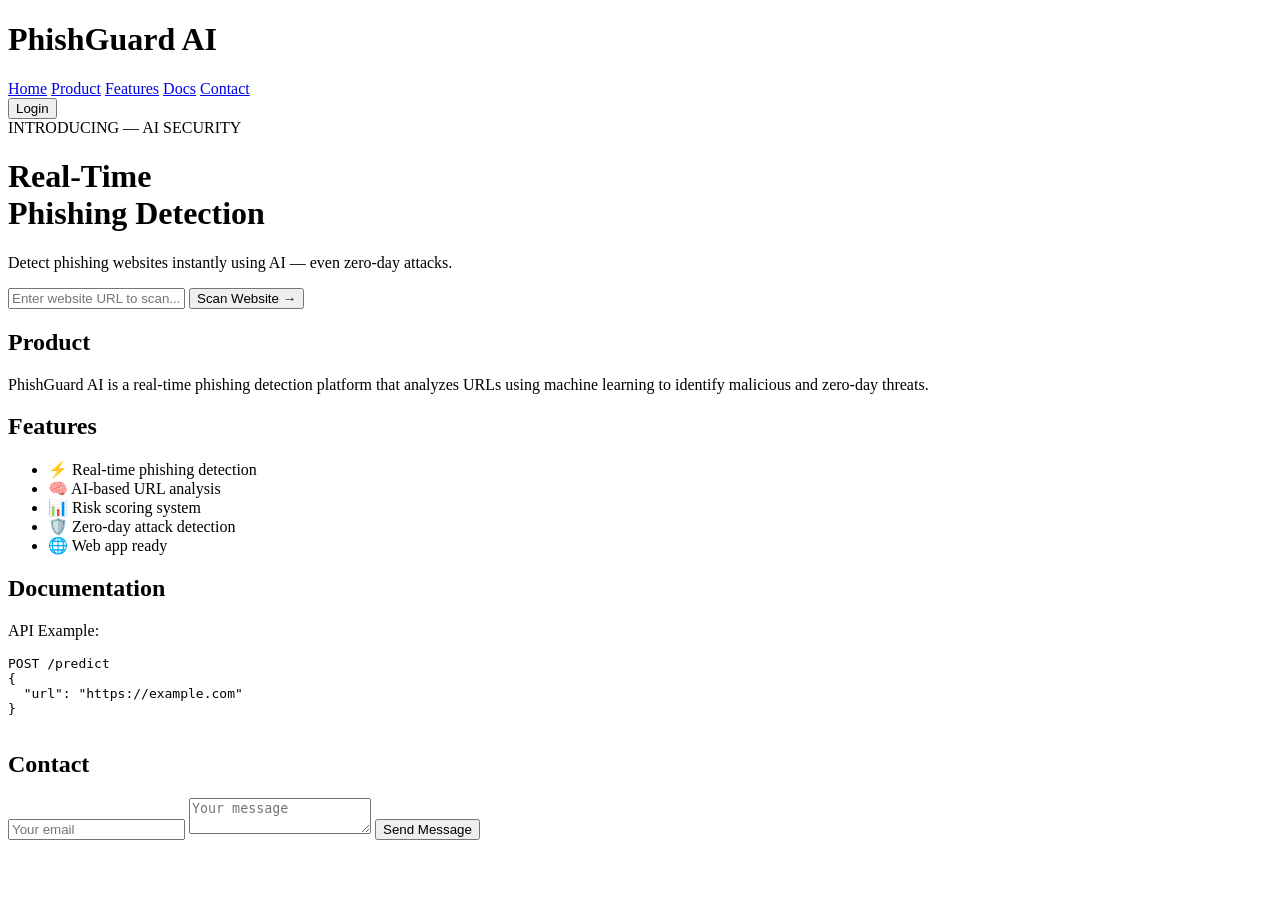
==== frontend/index.html @ 95d6f01a "[Project Completed]" ====
<!DOCTYPE html>
<html lang="en">
<head>
    <meta charset="UTF-8">
    <meta name="viewport" content="width=device-width, initial-scale=1.0">
    <title>PhishGuard AI | Real-Time Phishing Detection</title>

    <link rel="stylesheet" href="/static/style1.css">
</head>

<body>

<div class="ui">

    <!-- HEADER -->
    <header class="header">
        <h1 class="logo">PhishGuard AI</h1>

        <nav class="nav">
            <a href="#">Home</a>
            <a href="#product">Product</a>
            <a href="#features">Features</a>
            <a href="#docs">Docs</a>
            <a href="#contact">Contact</a>
        </nav>

        <button class="btn-sign">Login</button>
    </header>

    <!-- HERO -->
    <main class="hero">

        <span class="tag">INTRODUCING — AI SECURITY</span>

        <h1 class="title">
            Real-Time <br>
            Phishing Detection
        </h1>

        <p class="subtitle">
            Detect phishing websites instantly using AI — even zero-day attacks.
        </p>

        <!-- SCAN BOX -->
        <div class="scan-box">
            <input
                type="text"
                id="urlInput"
                placeholder="Enter website URL to scan..."
                autocomplete="off"
            >
            <button onclick="scanURL()">Scan Website →</button>
        </div>

        <!-- RESULT -->
        <div id="result" class="result"></div>

    </main>
</div>

<!-- PRODUCT -->
<section id="product" class="section">
    <h2>Product</h2>
    <p>
        PhishGuard AI is a real-time phishing detection platform that analyzes
        URLs using machine learning to identify malicious and zero-day threats.
    </p>
</section>

<!-- FEATURES -->
<section id="features" class="section">
    <h2>Features</h2>
    <ul>
        <li>⚡ Real-time phishing detection</li>
        <li>🧠 AI-based URL analysis</li>
        <li>📊 Risk scoring system</li>
        <li>🛡️ Zero-day attack detection</li>
        <li>🌐 Web app ready</li>
    </ul>
</section>

<!-- DOCS -->
<section id="docs" class="section">
    <h2>Documentation</h2>
    <p>API Example:</p>

    <pre class="code-block">
POST /predict
{
  "url": "https://example.com"
}
    </pre>
</section>

<!-- CONTACT -->
<section id="contact" class="section">
    <h2>Contact</h2>

    <div class="contact-box">
        <input type="email" placeholder="Your email">
        <textarea placeholder="Your message"></textarea>
        <button>Send Message</button>
    </div>
</section>

<!-- SCRIPT -->
<script>

async function scanURL() {
    const url = document.getElementById("urlInput").value;
    const result = document.getElementById("result");

    if (!url) {
        result.innerHTML = "⚠️ Please enter a URL";
        return;
    }

    result.innerHTML = "🔍 Scanning...";

    try {
        const res = await fetch("/predict", {
            method: "POST",
            headers: { "Content-Type": "application/json" },
            body: JSON.stringify({ url })
        });

        const data = await res.json();

        const color = data.prediction === "Phishing" ? "#ef4444" : "#22c55e";

        result.innerHTML = `
            <div style="padding:20px;border-radius:12px;background:#111;color:#fff;margin-top:20px">
                <h3 style="color:${color};margin-bottom:10px">
                    ${data.prediction === "Phishing" ? "⚠️ Phishing Detected" : "✅ Safe Website"}
                </h3>

                <p><b>Risk Score:</b> ${data.risk_score}</p>

                <div style="height:10px;background:#333;border-radius:5px;margin-top:10px">
                    <div style="
                        width:${data.risk_score * 100}%;
                        height:100%;
                        background:${color};
                        border-radius:5px;">
                    </div>
                </div>
            </div>
        `;

    } catch (err) {
        result.innerHTML = "❌ Backend not reachable";
    }
}

</script>

</body>
</html>
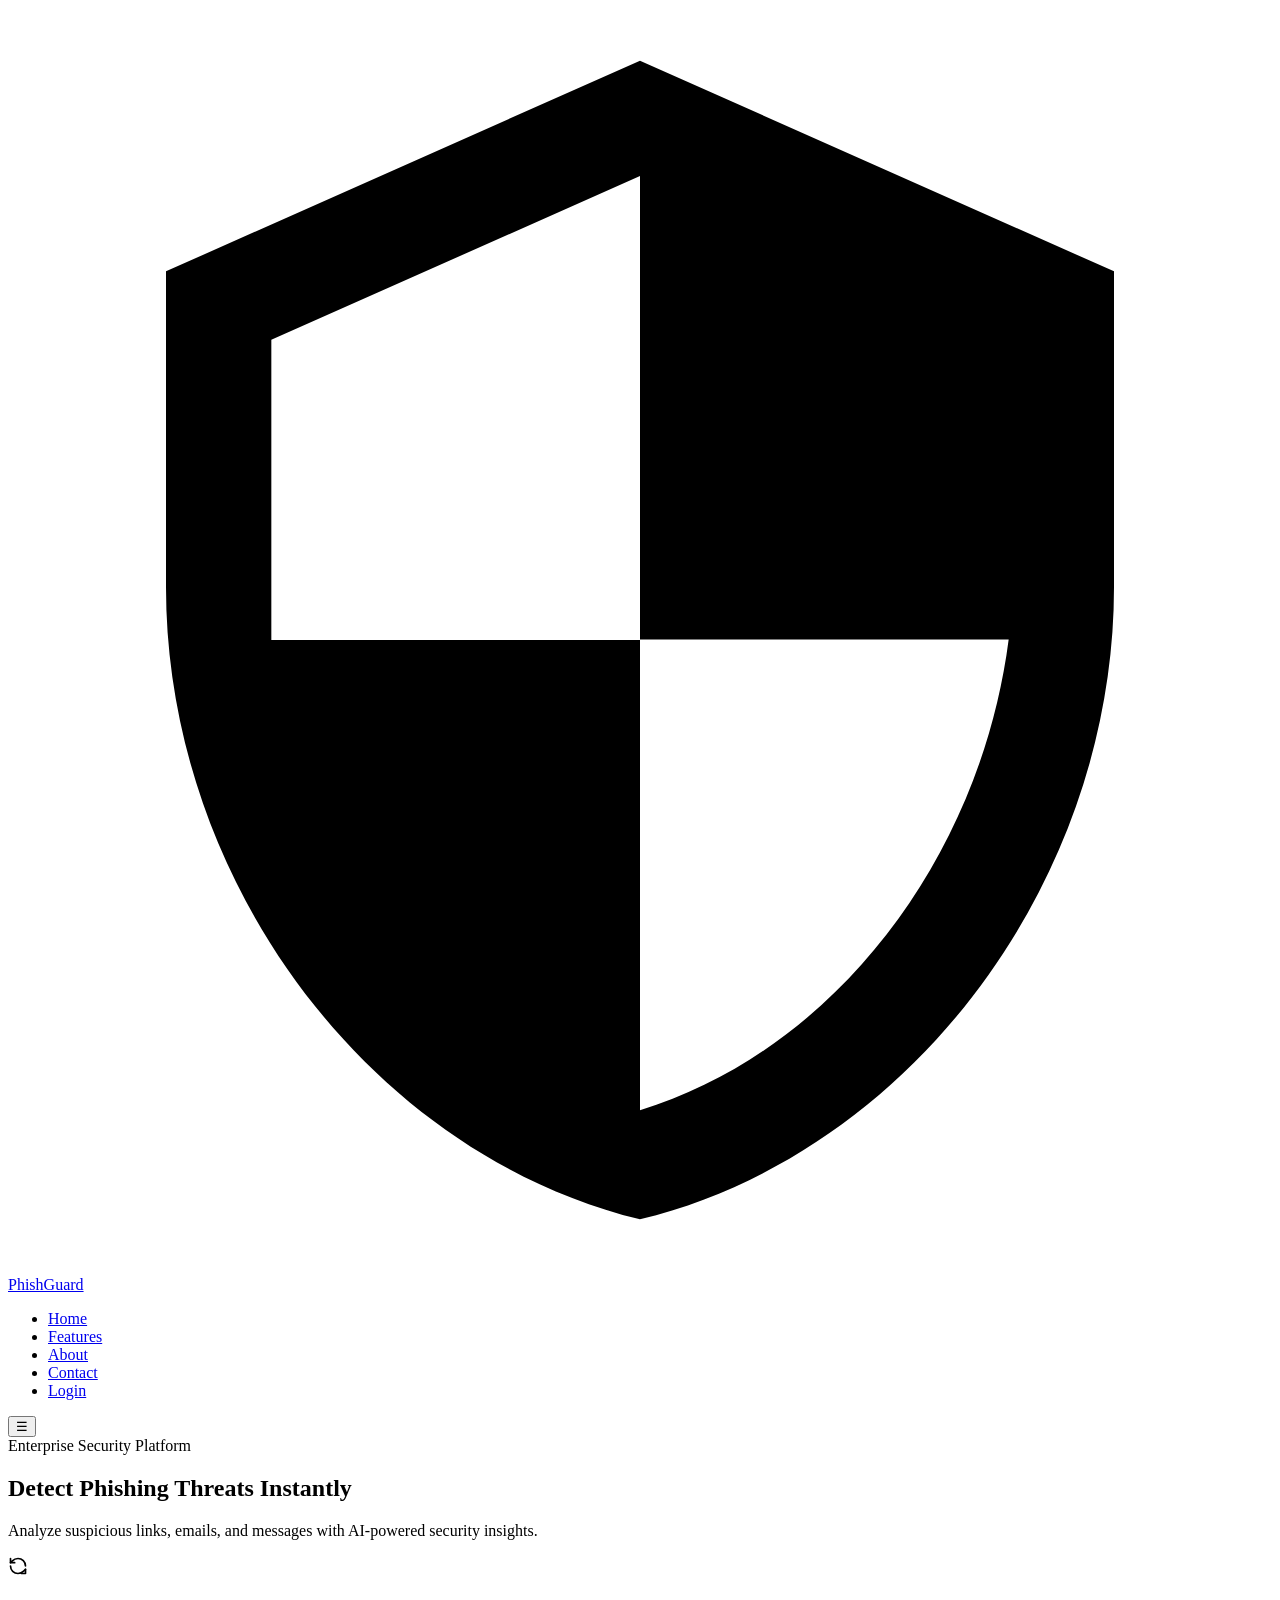
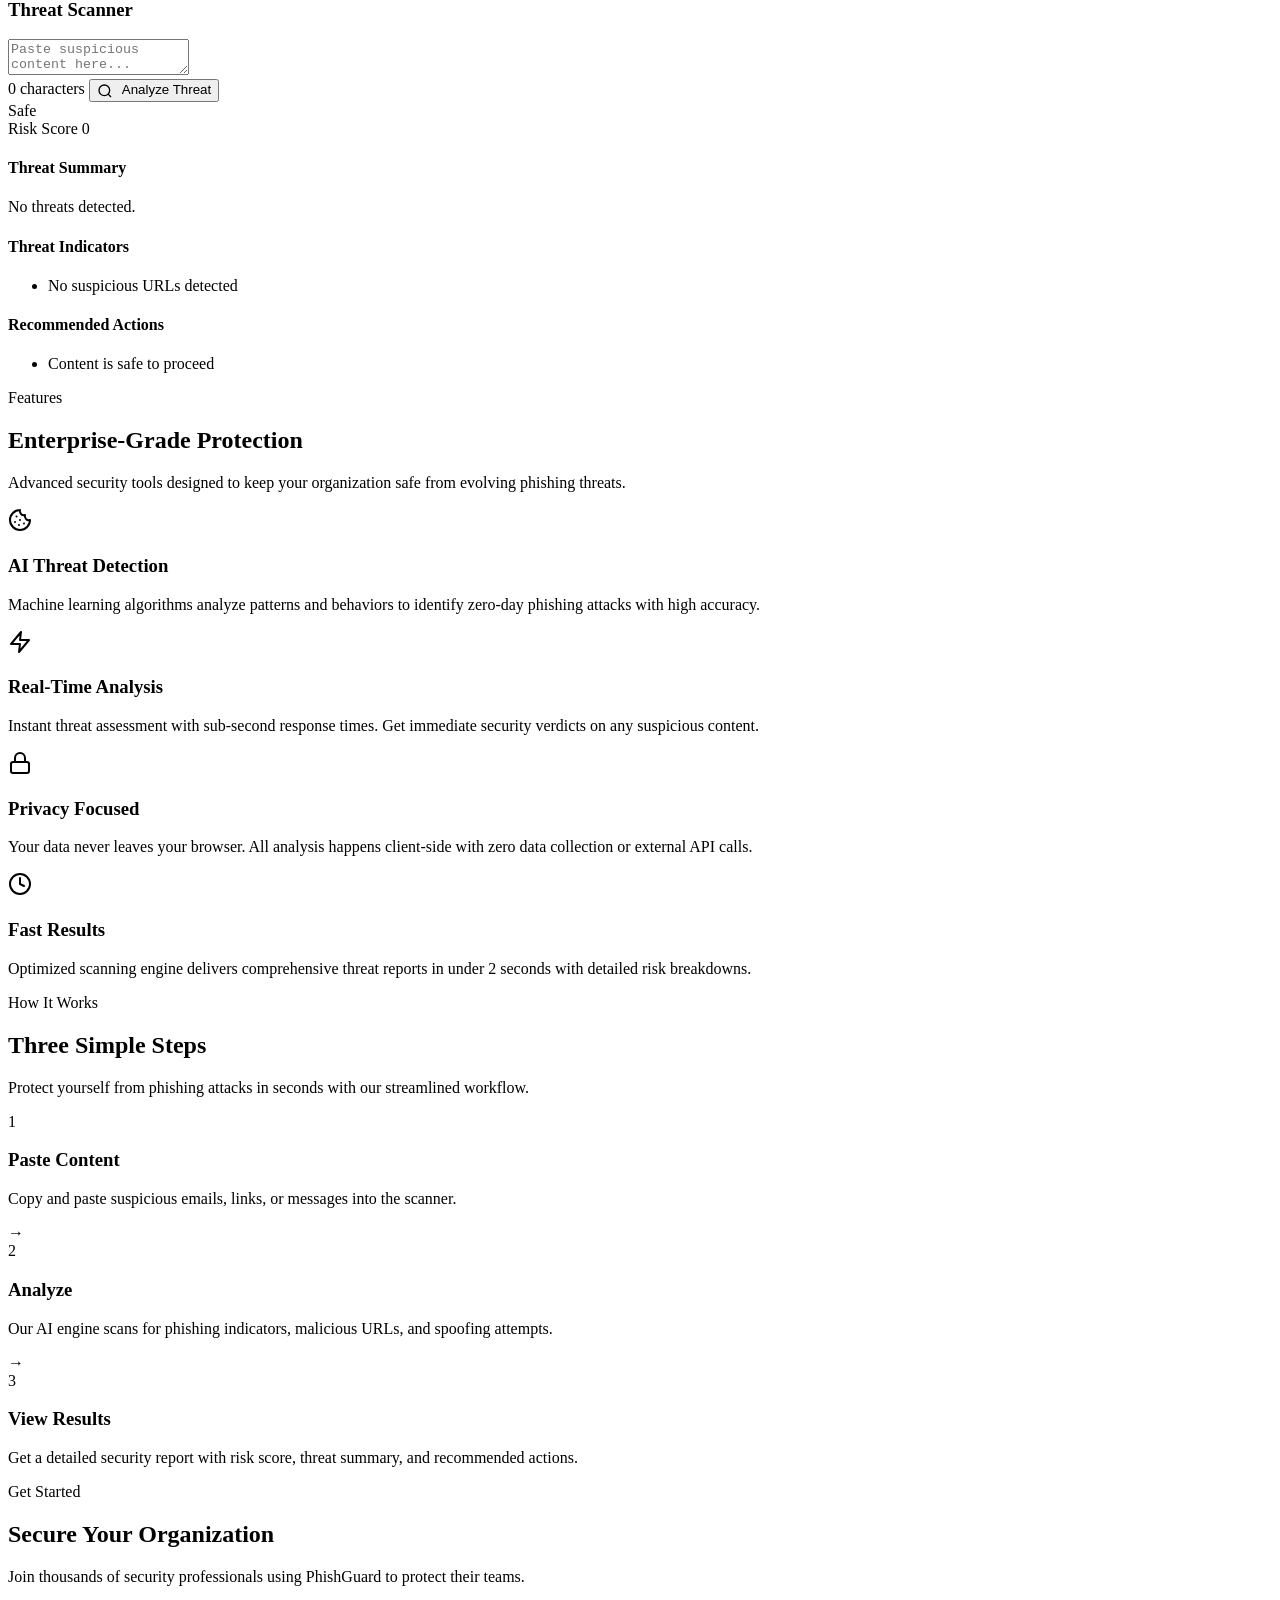
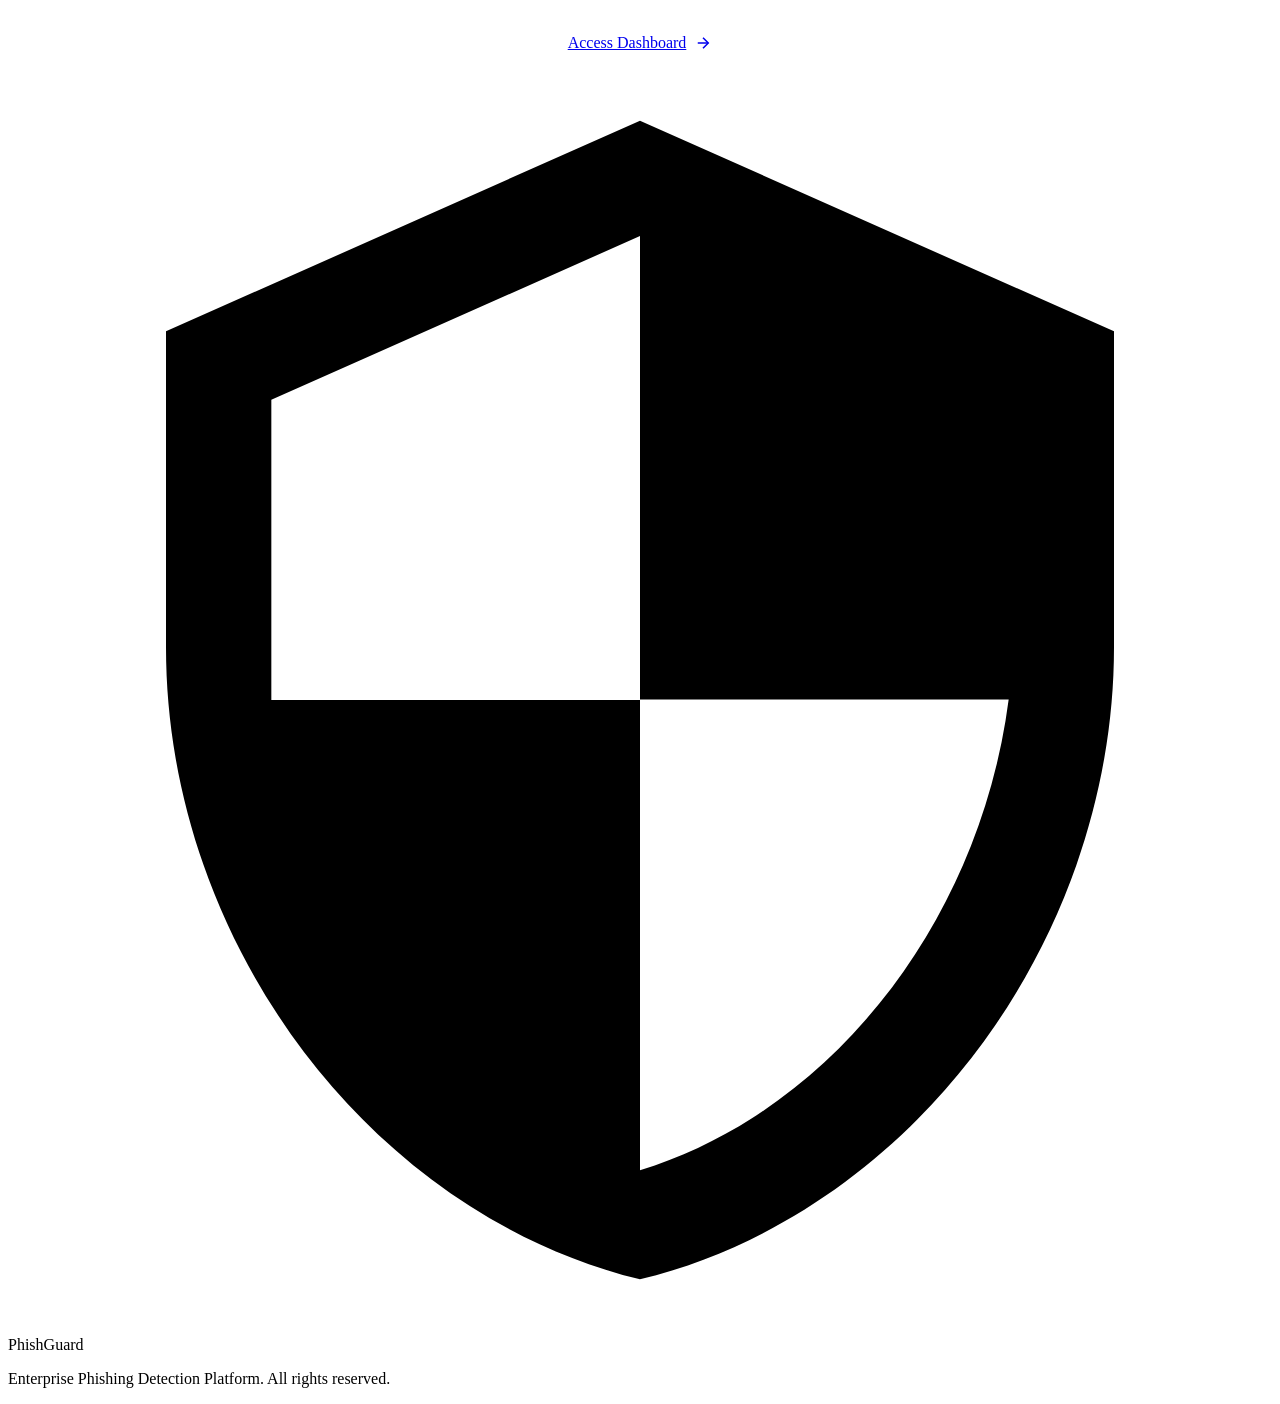
==== commit fc99490a: "Initial commit" ====
--- a/frontend/index.html
+++ b/frontend/index.html
@@ -3,156 +3,241 @@
 <head>
     <meta charset="UTF-8">
     <meta name="viewport" content="width=device-width, initial-scale=1.0">
-    <title>PhishGuard AI | Real-Time Phishing Detection</title>
-
-    <link rel="stylesheet" href="/static/style1.css">
+    <title>PhishGuard - Detect Phishing Threats Instantly</title>
+    <meta name="description" content="AI-powered phishing detection. Analyze suspicious links, emails, and messages with enterprise-grade security insights.">
+    <link rel="stylesheet" href="/static/style.css">
 </head>
-
 <body>
 
-<div class="ui">
-
-    <!-- HEADER -->
-    <header class="header">
-        <h1 class="logo">PhishGuard AI</h1>
-
-        <nav class="nav">
-            <a href="#">Home</a>
-            <a href="#product">Product</a>
-            <a href="#features">Features</a>
-            <a href="#docs">Docs</a>
-            <a href="#contact">Contact</a>
-        </nav>
-
-        <button class="btn-sign">Login</button>
-    </header>
-
-    <!-- HERO -->
-    <main class="hero">
-
-        <span class="tag">INTRODUCING — AI SECURITY</span>
-
-        <h1 class="title">
-            Real-Time <br>
-            Phishing Detection
-        </h1>
-
-        <p class="subtitle">
-            Detect phishing websites instantly using AI — even zero-day attacks.
-        </p>
-
-        <!-- SCAN BOX -->
-        <div class="scan-box">
-            <input
-                type="text"
-                id="urlInput"
-                placeholder="Enter website URL to scan..."
-                autocomplete="off"
-            >
-            <button onclick="scanURL()">Scan Website →</button>
-        </div>
-
-        <!-- RESULT -->
-        <div id="result" class="result"></div>
-
-    </main>
-</div>
-
-<!-- PRODUCT -->
-<section id="product" class="section">
-    <h2>Product</h2>
-    <p>
-        PhishGuard AI is a real-time phishing detection platform that analyzes
-        URLs using machine learning to identify malicious and zero-day threats.
-    </p>
-</section>
-
-<!-- FEATURES -->
-<section id="features" class="section">
-    <h2>Features</h2>
-    <ul>
-        <li>⚡ Real-time phishing detection</li>
-        <li>🧠 AI-based URL analysis</li>
-        <li>📊 Risk scoring system</li>
-        <li>🛡️ Zero-day attack detection</li>
-        <li>🌐 Web app ready</li>
-    </ul>
-</section>
-
-<!-- DOCS -->
-<section id="docs" class="section">
-    <h2>Documentation</h2>
-    <p>API Example:</p>
-
-    <pre class="code-block">
-POST /predict
-{
-  "url": "https://example.com"
-}
-    </pre>
-</section>
-
-<!-- CONTACT -->
-<section id="contact" class="section">
-    <h2>Contact</h2>
-
-    <div class="contact-box">
-        <input type="email" placeholder="Your email">
-        <textarea placeholder="Your message"></textarea>
-        <button>Send Message</button>
-    </div>
-</section>
-
-<!-- SCRIPT -->
-<script>
-
-async function scanURL() {
-    const url = document.getElementById("urlInput").value;
-    const result = document.getElementById("result");
-
-    if (!url) {
-        result.innerHTML = "⚠️ Please enter a URL";
-        return;
-    }
-
-    result.innerHTML = "🔍 Scanning...";
-
-    try {
-        const res = await fetch("/predict", {
-            method: "POST",
-            headers: { "Content-Type": "application/json" },
-            body: JSON.stringify({ url })
-        });
-
-        const data = await res.json();
-
-        const color = data.prediction === "Phishing" ? "#ef4444" : "#22c55e";
-
-        result.innerHTML = `
-            <div style="padding:20px;border-radius:12px;background:#111;color:#fff;margin-top:20px">
-                <h3 style="color:${color};margin-bottom:10px">
-                    ${data.prediction === "Phishing" ? "⚠️ Phishing Detected" : "✅ Safe Website"}
-                </h3>
-
-                <p><b>Risk Score:</b> ${data.risk_score}</p>
-
-                <div style="height:10px;background:#333;border-radius:5px;margin-top:10px">
-                    <div style="
-                        width:${data.risk_score * 100}%;
-                        height:100%;
-                        background:${color};
-                        border-radius:5px;">
-                    </div>
-                </div>
-            </div>
-        `;
-
-    } catch (err) {
-        result.innerHTML = "❌ Backend not reachable";
-    }
-}
-
-</script>
-
+    <!-- Navbar -->
+    <nav class="navbar">
+        <a href="index.html" class="nav-brand">
+            <div class="shield-icon">
+                <svg viewBox="0 0 24 24" xmlns="http://www.w3.org/2000/svg">
+                    <path d="M12 1L3 5v6c0 5.55 3.84 10.74 9 12 5.16-1.26 9-6.45 9-12V5l-9-4zm0 10.99h7c-.53 4.12-3.28 7.79-7 8.94V12H5V6.3l7-3.11v8.8z"/>
+                </svg>
+            </div>
+            PhishGuard
+        </a>
+        <ul class="nav-links">
+            <li><a href="/static/index.html">Home</a></li>
+            <li><a href="/static/index.html#features">Features</a></li>
+            <li><a href="/static/index.html#how-it-works">About</a></li>
+            <li><a href="/static/index.html#contact">Contact</a></li>
+            <li><a href="/static/login.html" class="nav-login-btn">Login</a></li>
+        </ul>
+        <button class="mobile-menu-btn">&#9776;</button>
+    </nav>
+
+    <!-- Hero Section -->
+    <section class="hero">
+        <div class="hero-content">
+            <div class="hero-badge">
+                <span class="pulse"></span>
+                Enterprise Security Platform
+            </div>
+            <h1 class="hero-title">
+                Detect Phishing Threats <span class="highlight">Instantly</span>
+            </h1>
+            <p class="hero-subtitle">
+                Analyze suspicious links, emails, and messages with AI-powered security insights.
+            </p>
+        </div>
+
+        <!-- Scanner Card -->
+        <div class="scanner-container">
+            <div class="scanner-card">
+                <div class="scanner-header">
+                    <div class="icon">
+                        <svg width="20" height="20" viewBox="0 0 24 24" fill="none" stroke="currentColor" stroke-width="2" stroke-linecap="round" stroke-linejoin="round">
+                            <path d="M21 12a9 9 0 0 0-9-9 9.75 9.75 0 0 0-6.74 2.74L3 8"/>
+                            <path d="M3 3v5h5"/>
+                            <path d="M3 12a9 9 0 0 0 9 9 9.75 9.75 0 0 0 6.74-2.74L21 16"/>
+                            <path d="M16 21h5v-5"/>
+                        </svg>
+                    </div>
+                    <h3>Threat Scanner</h3>
+                </div>
+                <textarea 
+                    id="scanner-textarea" 
+                    class="scanner-textarea" 
+                    placeholder="Paste suspicious content here..."
+                ></textarea>
+                <div class="scanner-footer">
+                    <span id="char-counter" class="char-counter">0 characters</span>
+                    <button id="analyze-btn" class="analyze-btn">
+                        <span class="spinner"></span>
+                        <span class="btn-text">
+                            <svg width="16" height="16" viewBox="0 0 24 24" fill="none" stroke="currentColor" stroke-width="2" style="vertical-align: middle; margin-right: 6px;">
+                                <circle cx="11" cy="11" r="8"/>
+                                <path d="m21 21-4.35-4.35"/>
+                            </svg>
+                            Analyze Threat
+                        </span>
+                    </button>
+                </div>
+            </div>
+
+            <!-- Results Card -->
+            <div id="results-card" class="results-card">
+                <div class="results-header">
+                    <span id="status-badge" class="status-badge">
+                        <span class="dot"></span> Safe
+                    </span>
+                    <span id="scan-timestamp" class="scan-timestamp"></span>
+                </div>
+
+                <div class="risk-score-section">
+                    <div class="risk-score-header">
+                        <span>Risk Score</span>
+                        <span id="risk-score-value" class="risk-score-value">0</span>
+                    </div>
+                    <div class="progress-bar-container">
+                        <div id="progress-bar" class="progress-bar" style="width: 0%"></div>
+                    </div>
+                </div>
+
+                <div class="results-grid">
+                    <div class="result-item">
+                        <h4>Threat Summary</h4>
+                        <p id="threat-summary">No threats detected.</p>
+                    </div>
+                    <div class="result-item">
+                        <h4>Threat Indicators</h4>
+                        <ul id="threat-indicators">
+                            <li>No suspicious URLs detected</li>
+                        </ul>
+                    </div>
+                    <div class="result-item">
+                        <h4>Recommended Actions</h4>
+                        <ul id="recommended-actions">
+                            <li>Content is safe to proceed</li>
+                        </ul>
+                    </div>
+                </div>
+            </div>
+        </div>
+    </section>
+
+    <!-- Features Section -->
+    <section id="features" class="section">
+        <div class="section-header fade-in">
+            <span class="section-label">Features</span>
+            <h2 class="section-title">Enterprise-Grade Protection</h2>
+            <p class="section-subtitle">
+                Advanced security tools designed to keep your organization safe from evolving phishing threats.
+            </p>
+        </div>
+        <div class="features-grid">
+            <div class="feature-card fade-in">
+                <div class="feature-icon">
+                    <svg width="24" height="24" viewBox="0 0 24 24" fill="none" stroke="currentColor" stroke-width="2" stroke-linecap="round" stroke-linejoin="round">
+                        <path d="M12 2a10 10 0 1 0 10 10 4 4 0 0 1-5-5 4 4 0 0 1-5-5"/>
+                        <path d="M8.5 8.5v.01"/>
+                        <path d="M16 15.5v.01"/>
+                        <path d="M12 12v.01"/>
+                        <path d="M11 17v.01"/>
+                        <path d="M7 14v.01"/>
+                    </svg>
+                </div>
+                <h3>AI Threat Detection</h3>
+                <p>Machine learning algorithms analyze patterns and behaviors to identify zero-day phishing attacks with high accuracy.</p>
+            </div>
+            <div class="feature-card fade-in">
+                <div class="feature-icon">
+                    <svg width="24" height="24" viewBox="0 0 24 24" fill="none" stroke="currentColor" stroke-width="2" stroke-linecap="round" stroke-linejoin="round">
+                        <path d="M13 2L3 14h9l-1 8 10-12h-9l1-8z"/>
+                    </svg>
+                </div>
+                <h3>Real-Time Analysis</h3>
+                <p>Instant threat assessment with sub-second response times. Get immediate security verdicts on any suspicious content.</p>
+            </div>
+            <div class="feature-card fade-in">
+                <div class="feature-icon">
+                    <svg width="24" height="24" viewBox="0 0 24 24" fill="none" stroke="currentColor" stroke-width="2" stroke-linecap="round" stroke-linejoin="round">
+                        <rect x="3" y="11" width="18" height="11" rx="2" ry="2"/>
+                        <path d="M7 11V7a5 5 0 0 1 10 0v4"/>
+                    </svg>
+                </div>
+                <h3>Privacy Focused</h3>
+                <p>Your data never leaves your browser. All analysis happens client-side with zero data collection or external API calls.</p>
+            </div>
+            <div class="feature-card fade-in">
+                <div class="feature-icon">
+                    <svg width="24" height="24" viewBox="0 0 24 24" fill="none" stroke="currentColor" stroke-width="2" stroke-linecap="round" stroke-linejoin="round">
+                        <circle cx="12" cy="12" r="10"/>
+                        <polyline points="12 6 12 12 16 14"/>
+                    </svg>
+                </div>
+                <h3>Fast Results</h3>
+                <p>Optimized scanning engine delivers comprehensive threat reports in under 2 seconds with detailed risk breakdowns.</p>
+            </div>
+        </div>
+    </section>
+
+    <!-- How It Works -->
+    <section id="how-it-works" class="section">
+        <div class="section-header fade-in">
+            <span class="section-label">How It Works</span>
+            <h2 class="section-title">Three Simple Steps</h2>
+            <p class="section-subtitle">
+                Protect yourself from phishing attacks in seconds with our streamlined workflow.
+            </p>
+        </div>
+        <div class="steps-container">
+            <div class="step-card fade-in">
+                <div class="step-number">1</div>
+                <h3>Paste Content</h3>
+                <p>Copy and paste suspicious emails, links, or messages into the scanner.</p>
+            </div>
+            <div class="step-connector fade-in">&#8594;</div>
+            <div class="step-card fade-in">
+                <div class="step-number">2</div>
+                <h3>Analyze</h3>
+                <p>Our AI engine scans for phishing indicators, malicious URLs, and spoofing attempts.</p>
+            </div>
+            <div class="step-connector fade-in">&#8594;</div>
+            <div class="step-card fade-in">
+                <div class="step-number">3</div>
+                <h3>View Results</h3>
+                <p>Get a detailed security report with risk score, threat summary, and recommended actions.</p>
+            </div>
+        </div>
+    </section>
+
+    <!-- Contact / CTA -->
+    <section id="contact" class="section">
+        <div class="section-header fade-in">
+            <span class="section-label">Get Started</span>
+            <h2 class="section-title">Secure Your Organization</h2>
+            <p class="section-subtitle">
+                Join thousands of security professionals using PhishGuard to protect their teams.
+            </p>
+        </div>
+        <div style="text-align: center; margin-top: 2rem;">
+            <a href="login.html" class="nav-login-btn" style="padding: 1rem 2.5rem; font-size: 1rem; display: inline-flex;">
+                Access Dashboard
+                <svg width="18" height="18" viewBox="0 0 24 24" fill="none" stroke="currentColor" stroke-width="2" style="margin-left: 8px;">
+                    <path d="M5 12h14"/>
+                    <path d="m12 5 7 7-7 7"/>
+                </svg>
+            </a>
+        </div>
+    </section>
+
+    <!-- Footer -->
+    <footer class="footer">
+        <div class="footer-brand">
+            <div class="shield-icon">
+                <svg viewBox="0 0 24 24" xmlns="http://www.w3.org/2000/svg">
+                    <path d="M12 1L3 5v6c0 5.55 3.84 10.74 9 12 5.16-1.26 9-6.45 9-12V5l-9-4zm0 10.99h7c-.53 4.12-3.28 7.79-7 8.94V12H5V6.3l7-3.11v8.8z"/>
+                </svg>
+            </div>
+            PhishGuard
+        </div>
+        <p>Enterprise Phishing Detection Platform. All rights reserved.</p>
+    </footer>
+
+    <script src="/static/script.js"></script>
 </body>
 </html>
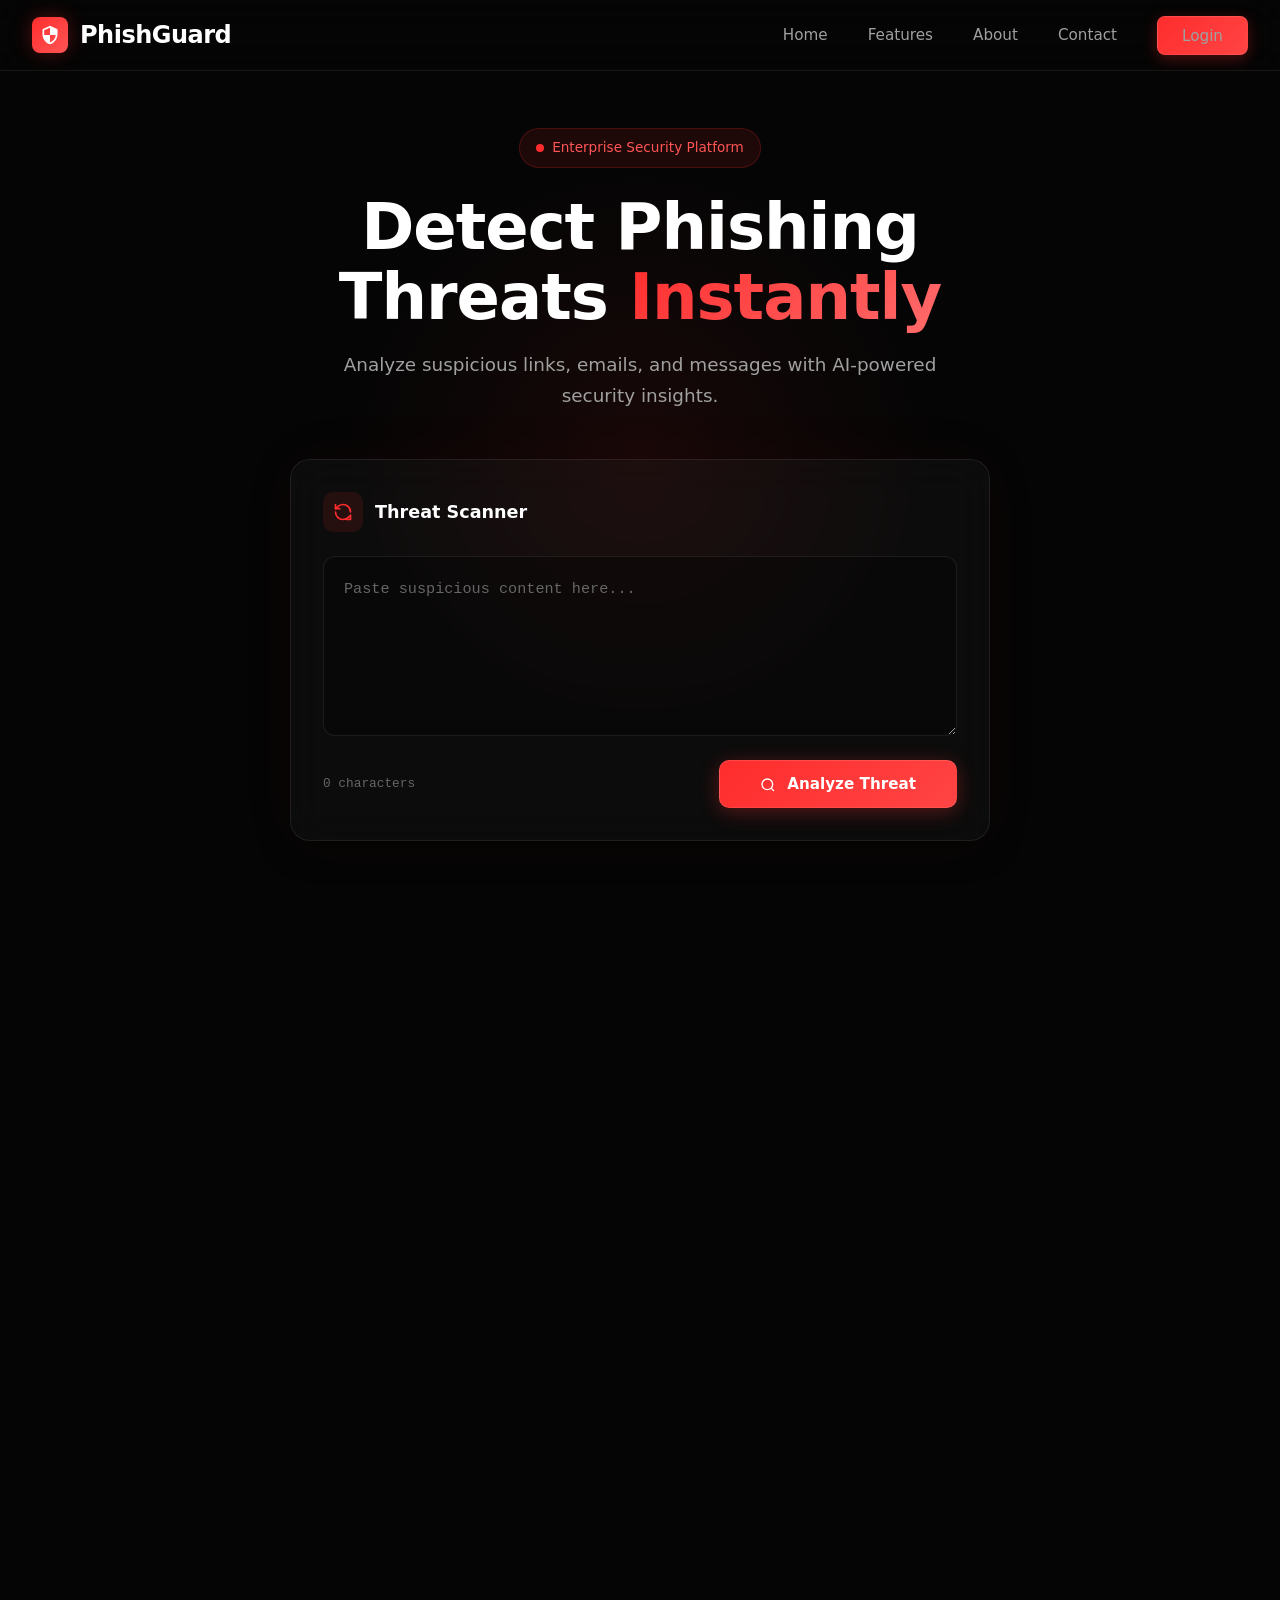
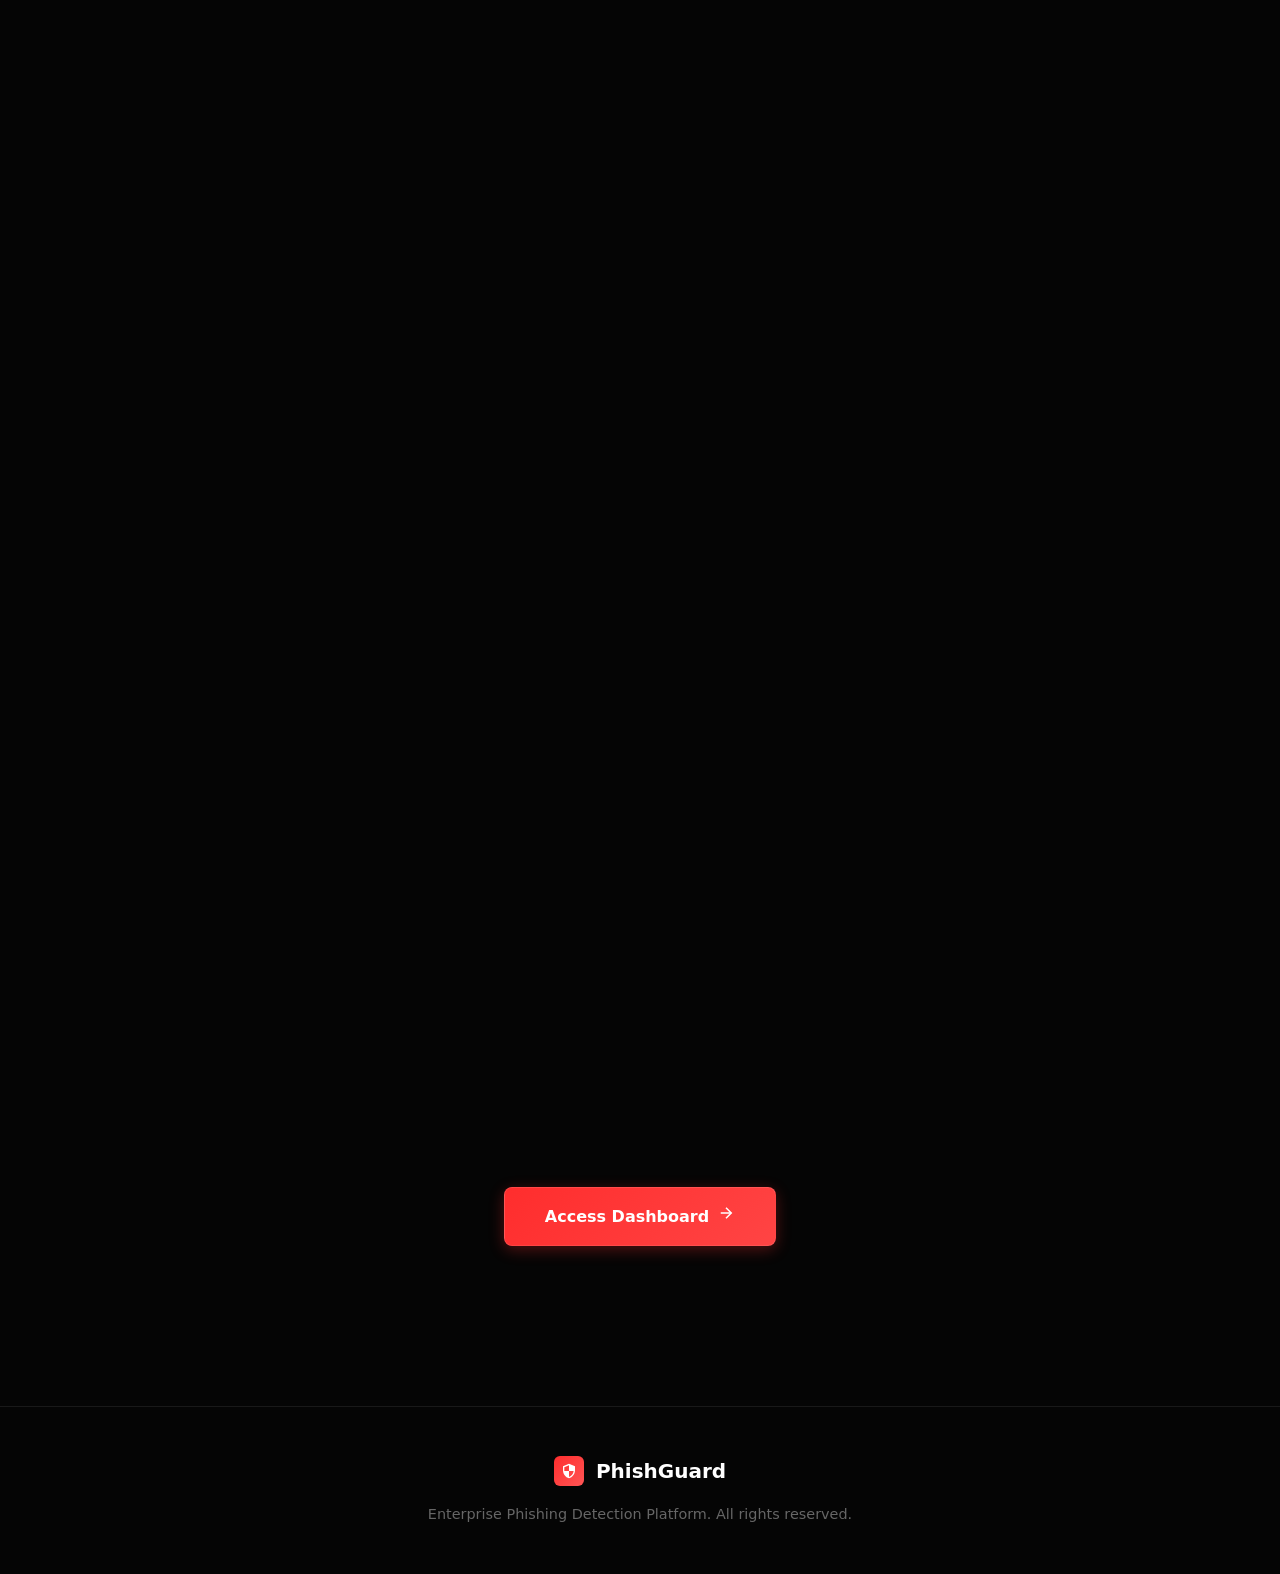
==== commit 0a5f0dbb: "Update frontend UI and fix CSS" ====
--- a/frontend/index.html
+++ b/frontend/index.html
@@ -5,7 +5,7 @@
     <meta name="viewport" content="width=device-width, initial-scale=1.0">
     <title>PhishGuard - Detect Phishing Threats Instantly</title>
     <meta name="description" content="AI-powered phishing detection. Analyze suspicious links, emails, and messages with enterprise-grade security insights.">
-    <link rel="stylesheet" href="/static/style.css">
+    <link rel="stylesheet" href="style.css">
 </head>
 <body>
 
@@ -20,11 +20,11 @@
             PhishGuard
         </a>
         <ul class="nav-links">
-            <li><a href="/static/index.html">Home</a></li>
-            <li><a href="/static/index.html#features">Features</a></li>
-            <li><a href="/static/index.html#how-it-works">About</a></li>
-            <li><a href="/static/index.html#contact">Contact</a></li>
-            <li><a href="/static/login.html" class="nav-login-btn">Login</a></li>
+            <li><a href="index.html">Home</a></li>
+            <li><a href="index.html#features">Features</a></li>
+            <li><a href="index.html#how-it-works">About</a></li>
+            <li><a href="index.html#contact">Contact</a></li>
+            <li><a href="login.html" class="nav-login-btn">Login</a></li>
         </ul>
         <button class="mobile-menu-btn">&#9776;</button>
     </nav>
--- a/frontend/style.css
+++ b/frontend/style.css
@@ -0,0 +1,1425 @@
+
+:root {
+    --bg-primary: #050505;
+    --bg-secondary: #0a0a0a;
+    --bg-card: rgba(20, 20, 20, 0.6);
+    --bg-glass: rgba(255, 255, 255, 0.03);
+    --accent-red: #ff2d2d;
+    --accent-red-glow: rgba(255, 45, 45, 0.3);
+    --accent-red-light: #ff5555;
+    --text-primary: #ffffff;
+    --text-secondary: #a0a0a0;
+    --text-muted: #666666;
+    --border-color: rgba(255, 255, 255, 0.08);
+    --border-glow: rgba(255, 45, 45, 0.2);
+    --success: #00c853;
+    --warning: #ffab00;
+    --danger: #ff2d2d;
+    --font-primary: 'Segoe UI', system-ui, -apple-system, sans-serif;
+    --font-mono: 'SF Mono', 'Fira Code', monospace;
+    --transition: all 0.3s cubic-bezier(0.4, 0, 0.2, 1);
+    --shadow-glow: 0 0 40px rgba(255, 45, 45, 0.1);
+    --shadow-card: 0 8px 32px rgba(0, 0, 0, 0.4);
+}
+
+/* Reset & Base */
+*, *::before, *::after {
+    margin: 0;
+    padding: 0;
+    box-sizing: border-box;
+}
+
+html {
+    scroll-behavior: smooth;
+}
+
+body {
+    font-family: var(--font-primary);
+    background-color: var(--bg-primary);
+    color: var(--text-primary);
+    line-height: 1.6;
+    overflow-x: hidden;
+    min-height: 100vh;
+}
+
+a {
+    text-decoration: none;
+    color: inherit;
+    transition: var(--transition);
+}
+
+button {
+    border: none;
+    outline: none;
+    cursor: pointer;
+    font-family: inherit;
+    transition: var(--transition);
+}
+
+input, textarea {
+    font-family: inherit;
+    outline: none;
+    border: none;
+    background: none;
+    color: var(--text-primary);
+}
+
+/* Scrollbar */
+::-webkit-scrollbar {
+    width: 6px;
+}
+
+::-webkit-scrollbar-track {
+    background: var(--bg-primary);
+}
+
+::-webkit-scrollbar-thumb {
+    background: var(--accent-red);
+    border-radius: 3px;
+}
+
+/* ============================================
+   NAVBAR
+   ============================================ */
+.navbar {
+    position: fixed;
+    top: 0;
+    left: 0;
+    right: 0;
+    z-index: 1000;
+    padding: 1rem 2rem;
+    display: flex;
+    justify-content: space-between;
+    align-items: center;
+    background: rgba(5, 5, 5, 0.8);
+    backdrop-filter: blur(20px);
+    -webkit-backdrop-filter: blur(20px);
+    border-bottom: 1px solid var(--border-color);
+    transition: var(--transition);
+}
+
+.navbar.scrolled {
+    background: rgba(5, 5, 5, 0.95);
+    box-shadow: 0 4px 30px rgba(0, 0, 0, 0.3);
+}
+
+.nav-brand {
+    display: flex;
+    align-items: center;
+    gap: 0.75rem;
+    font-size: 1.5rem;
+    font-weight: 700;
+    letter-spacing: -0.5px;
+}
+
+.nav-brand .shield-icon {
+    width: 36px;
+    height: 36px;
+    background: linear-gradient(135deg, var(--accent-red), #ff5555);
+    border-radius: 8px;
+    display: flex;
+    align-items: center;
+    justify-content: center;
+    box-shadow: 0 0 20px var(--accent-red-glow);
+}
+
+.nav-brand .shield-icon svg {
+    width: 20px;
+    height: 20px;
+    fill: white;
+}
+
+.nav-links {
+    display: flex;
+    align-items: center;
+    gap: 2.5rem;
+    list-style: none;
+}
+
+.nav-links a {
+    font-size: 0.95rem;
+    font-weight: 500;
+    color: var(--text-secondary);
+    position: relative;
+}
+
+.nav-links a::after {
+    content: '';
+    position: absolute;
+    bottom: -4px;
+    left: 0;
+    width: 0;
+    height: 2px;
+    background: var(--accent-red);
+    transition: var(--transition);
+    box-shadow: 0 0 10px var(--accent-red-glow);
+}
+
+.nav-links a:hover {
+    color: var(--text-primary);
+}
+
+.nav-links a:hover::after {
+    width: 100%;
+}
+
+.nav-login-btn {
+    padding: 0.6rem 1.5rem;
+    background: linear-gradient(135deg, var(--accent-red), #ff4444);
+    color: white;
+    border-radius: 8px;
+    font-weight: 600;
+    font-size: 0.9rem;
+    box-shadow: 0 4px 15px rgba(255, 45, 45, 0.3);
+    border: 1px solid rgba(255, 255, 255, 0.1);
+}
+
+.nav-login-btn:hover {
+    transform: translateY(-2px);
+    box-shadow: 0 6px 25px rgba(255, 45, 45, 0.4);
+}
+
+.mobile-menu-btn {
+    display: none;
+    background: none;
+    color: var(--text-primary);
+    font-size: 1.5rem;
+}
+
+/* ============================================
+   HERO SECTION
+   ============================================ */
+.hero {
+    min-height: 100vh;
+    display: flex;
+    flex-direction: column;
+    align-items: center;
+    justify-content: center;
+    padding: 8rem 2rem 4rem;
+    position: relative;
+    overflow: hidden;
+}
+
+.hero::before {
+    content: '';
+    position: absolute;
+    top: 50%;
+    left: 50%;
+    transform: translate(-50%, -50%);
+    width: 600px;
+    height: 600px;
+    background: radial-gradient(circle, rgba(255, 45, 45, 0.08) 0%, transparent 70%);
+    pointer-events: none;
+}
+
+.hero-content {
+    text-align: center;
+    max-width: 800px;
+    margin-bottom: 3rem;
+    position: relative;
+    z-index: 1;
+}
+
+.hero-badge {
+    display: inline-flex;
+    align-items: center;
+    gap: 0.5rem;
+    padding: 0.5rem 1rem;
+    background: rgba(255, 45, 45, 0.1);
+    border: 1px solid var(--border-glow);
+    border-radius: 50px;
+    font-size: 0.85rem;
+    color: var(--accent-red-light);
+    margin-bottom: 1.5rem;
+    font-weight: 500;
+}
+
+.hero-badge .pulse {
+    width: 8px;
+    height: 8px;
+    background: var(--accent-red);
+    border-radius: 50%;
+    animation: pulse 2s infinite;
+}
+
+@keyframes pulse {
+    0%, 100% { opacity: 1; transform: scale(1); }
+    50% { opacity: 0.5; transform: scale(1.2); }
+}
+
+.hero-title {
+    font-size: clamp(2.5rem, 5vw, 4rem);
+    font-weight: 800;
+    line-height: 1.1;
+    margin-bottom: 1rem;
+    letter-spacing: -1px;
+}
+
+.hero-title .highlight {
+    background: linear-gradient(135deg, var(--accent-red), #ff6b6b);
+    -webkit-background-clip: text;
+    -webkit-text-fill-color: transparent;
+    background-clip: text;
+}
+
+.hero-subtitle {
+    font-size: 1.15rem;
+    color: var(--text-secondary);
+    max-width: 600px;
+    margin: 0 auto;
+    line-height: 1.7;
+}
+
+/* ============================================
+   SCANNER CARD
+   ============================================ */
+.scanner-container {
+    width: 100%;
+    max-width: 700px;
+    position: relative;
+    z-index: 1;
+}
+
+.scanner-card {
+    background: var(--bg-glass);
+    backdrop-filter: blur(20px);
+    -webkit-backdrop-filter: blur(20px);
+    border: 1px solid var(--border-color);
+    border-radius: 20px;
+    padding: 2rem;
+    box-shadow: var(--shadow-card), 0 0 60px rgba(255, 45, 45, 0.05);
+    transition: var(--transition);
+}
+
+.scanner-card:hover {
+    border-color: var(--border-glow);
+    box-shadow: var(--shadow-card), 0 0 80px rgba(255, 45, 45, 0.08);
+}
+
+.scanner-header {
+    display: flex;
+    align-items: center;
+    gap: 0.75rem;
+    margin-bottom: 1.5rem;
+}
+
+.scanner-header .icon {
+    width: 40px;
+    height: 40px;
+    background: rgba(255, 45, 45, 0.1);
+    border-radius: 10px;
+    display: flex;
+    align-items: center;
+    justify-content: center;
+    color: var(--accent-red);
+}
+
+.scanner-header h3 {
+    font-size: 1.1rem;
+    font-weight: 600;
+}
+
+.scanner-textarea {
+    width: 100%;
+    min-height: 180px;
+    padding: 1.25rem;
+    background: rgba(0, 0, 0, 0.3);
+    border: 1px solid var(--border-color);
+    border-radius: 12px;
+    font-size: 0.95rem;
+    color: var(--text-primary);
+    resize: vertical;
+    transition: var(--transition);
+    font-family: var(--font-mono);
+    line-height: 1.6;
+}
+
+.scanner-textarea::placeholder {
+    color: var(--text-muted);
+}
+
+.scanner-textarea:focus {
+    border-color: var(--accent-red);
+    box-shadow: 0 0 20px rgba(255, 45, 45, 0.1);
+}
+
+.scanner-footer {
+    display: flex;
+    justify-content: space-between;
+    align-items: center;
+    margin-top: 1rem;
+}
+
+.char-counter {
+    font-size: 0.8rem;
+    color: var(--text-muted);
+    font-family: var(--font-mono);
+}
+
+.analyze-btn {
+    padding: 0.9rem 2.5rem;
+    background: linear-gradient(135deg, var(--accent-red), #ff4444);
+    color: white;
+    border-radius: 10px;
+    font-weight: 600;
+    font-size: 0.95rem;
+    display: flex;
+    align-items: center;
+    gap: 0.5rem;
+    box-shadow: 0 4px 20px rgba(255, 45, 45, 0.3);
+    border: 1px solid rgba(255, 255, 255, 0.1);
+    position: relative;
+    overflow: hidden;
+}
+
+.analyze-btn::before {
+    content: '';
+    position: absolute;
+    top: 0;
+    left: -100%;
+    width: 100%;
+    height: 100%;
+    background: linear-gradient(90deg, transparent, rgba(255, 255, 255, 0.2), transparent);
+    transition: 0.5s;
+}
+
+.analyze-btn:hover::before {
+    left: 100%;
+}
+
+.analyze-btn:hover {
+    transform: translateY(-2px);
+    box-shadow: 0 6px 30px rgba(255, 45, 45, 0.4);
+}
+
+.analyze-btn:disabled {
+    opacity: 0.6;
+    cursor: not-allowed;
+    transform: none;
+}
+
+.analyze-btn .spinner {
+    display: none;
+    width: 18px;
+    height: 18px;
+    border: 2px solid rgba(255, 255, 255, 0.3);
+    border-top-color: white;
+    border-radius: 50%;
+    animation: spin 0.8s linear infinite;
+}
+
+.analyze-btn.loading .spinner {
+    display: inline-block;
+}
+
+.analyze-btn.loading .btn-text {
+    display: none;
+}
+
+@keyframes spin {
+    to { transform: rotate(360deg); }
+}
+
+/* ============================================
+   RESULTS CARD
+   ============================================ */
+.results-card {
+    margin-top: 1.5rem;
+    background: var(--bg-glass);
+    backdrop-filter: blur(20px);
+    border: 1px solid var(--border-color);
+    border-radius: 20px;
+    padding: 2rem;
+    box-shadow: var(--shadow-card);
+    display: none;
+    animation: fadeInUp 0.5s ease;
+}
+
+.results-card.visible {
+    display: block;
+}
+
+@keyframes fadeInUp {
+    from {
+        opacity: 0;
+        transform: translateY(20px);
+    }
+    to {
+        opacity: 1;
+        transform: translateY(0);
+    }
+}
+
+.results-header {
+    display: flex;
+    justify-content: space-between;
+    align-items: center;
+    margin-bottom: 1.5rem;
+    flex-wrap: wrap;
+    gap: 1rem;
+}
+
+.status-badge {
+    display: inline-flex;
+    align-items: center;
+    gap: 0.5rem;
+    padding: 0.5rem 1rem;
+    border-radius: 50px;
+    font-size: 0.85rem;
+    font-weight: 600;
+    text-transform: uppercase;
+    letter-spacing: 0.5px;
+}
+
+.status-badge.safe {
+    background: rgba(0, 200, 83, 0.1);
+    color: var(--success);
+    border: 1px solid rgba(0, 200, 83, 0.2);
+}
+
+.status-badge.suspicious {
+    background: rgba(255, 171, 0, 0.1);
+    color: var(--warning);
+    border: 1px solid rgba(255, 171, 0, 0.2);
+}
+
+.status-badge.dangerous {
+    background: rgba(255, 45, 45, 0.1);
+    color: var(--danger);
+    border: 1px solid rgba(255, 45, 45, 0.2);
+}
+
+.status-badge .dot {
+    width: 8px;
+    height: 8px;
+    border-radius: 50%;
+    animation: pulse 2s infinite;
+}
+
+.status-badge.safe .dot { background: var(--success); }
+.status-badge.suspicious .dot { background: var(--warning); }
+.status-badge.dangerous .dot { background: var(--danger); }
+
+.scan-timestamp {
+    font-size: 0.8rem;
+    color: var(--text-muted);
+    font-family: var(--font-mono);
+}
+
+.risk-score-section {
+    margin-bottom: 1.5rem;
+}
+
+.risk-score-header {
+    display: flex;
+    justify-content: space-between;
+    align-items: center;
+    margin-bottom: 0.75rem;
+}
+
+.risk-score-header span {
+    font-size: 0.9rem;
+    color: var(--text-secondary);
+}
+
+.risk-score-value {
+    font-size: 1.5rem;
+    font-weight: 700;
+    font-family: var(--font-mono);
+}
+
+.risk-score-value.safe { color: var(--success); }
+.risk-score-value.suspicious { color: var(--warning); }
+.risk-score-value.dangerous { color: var(--danger); }
+
+.progress-bar-container {
+    width: 100%;
+    height: 8px;
+    background: rgba(255, 255, 255, 0.05);
+    border-radius: 4px;
+    overflow: hidden;
+}
+
+.progress-bar {
+    height: 100%;
+    border-radius: 4px;
+    transition: width 1s cubic-bezier(0.4, 0, 0.2, 1);
+    position: relative;
+}
+
+.progress-bar::after {
+    content: '';
+    position: absolute;
+    top: 0;
+    right: 0;
+    bottom: 0;
+    width: 20px;
+    background: linear-gradient(90deg, transparent, rgba(255, 255, 255, 0.3));
+}
+
+.progress-bar.safe { background: linear-gradient(90deg, var(--success), #00e676); }
+.progress-bar.suspicious { background: linear-gradient(90deg, var(--warning), #ffc400); }
+.progress-bar.dangerous { background: linear-gradient(90deg, var(--danger), #ff5252); }
+
+.results-grid {
+    display: grid;
+    grid-template-columns: repeat(auto-fit, minmax(250px, 1fr));
+    gap: 1.5rem;
+    margin-top: 1.5rem;
+}
+
+.result-item {
+    background: rgba(0, 0, 0, 0.2);
+    border: 1px solid var(--border-color);
+    border-radius: 12px;
+    padding: 1.25rem;
+}
+
+.result-item h4 {
+    font-size: 0.8rem;
+    text-transform: uppercase;
+    letter-spacing: 1px;
+    color: var(--text-muted);
+    margin-bottom: 0.75rem;
+}
+
+.result-item p {
+    font-size: 0.95rem;
+    color: var(--text-secondary);
+    line-height: 1.5;
+}
+
+.result-item ul {
+    list-style: none;
+}
+
+.result-item ul li {
+    font-size: 0.9rem;
+    color: var(--text-secondary);
+    padding: 0.35rem 0;
+    display: flex;
+    align-items: center;
+    gap: 0.5rem;
+}
+
+.result-item ul li::before {
+    content: '›';
+    color: var(--accent-red);
+    font-weight: bold;
+}
+
+/* ============================================
+   FEATURES SECTION
+   ============================================ */
+.section {
+    padding: 6rem 2rem;
+    max-width: 1200px;
+    margin: 0 auto;
+}
+
+.section-header {
+    text-align: center;
+    margin-bottom: 4rem;
+}
+
+.section-label {
+    display: inline-block;
+    padding: 0.4rem 1rem;
+    background: rgba(255, 45, 45, 0.1);
+    border: 1px solid var(--border-glow);
+    border-radius: 50px;
+    font-size: 0.8rem;
+    color: var(--accent-red-light);
+    text-transform: uppercase;
+    letter-spacing: 1px;
+    margin-bottom: 1rem;
+}
+
+.section-title {
+    font-size: clamp(2rem, 4vw, 3rem);
+    font-weight: 800;
+    margin-bottom: 1rem;
+}
+
+.section-subtitle {
+    color: var(--text-secondary);
+    max-width: 600px;
+    margin: 0 auto;
+    font-size: 1.05rem;
+}
+
+.features-grid {
+    display: grid;
+    grid-template-columns: repeat(auto-fit, minmax(260px, 1fr));
+    gap: 1.5rem;
+}
+
+.feature-card {
+    background: var(--bg-glass);
+    backdrop-filter: blur(20px);
+    border: 1px solid var(--border-color);
+    border-radius: 16px;
+    padding: 2rem;
+    transition: var(--transition);
+    position: relative;
+    overflow: hidden;
+}
+
+.feature-card::before {
+    content: '';
+    position: absolute;
+    top: 0;
+    left: 0;
+    right: 0;
+    height: 2px;
+    background: linear-gradient(90deg, transparent, var(--accent-red), transparent);
+    opacity: 0;
+    transition: var(--transition);
+}
+
+.feature-card:hover {
+    transform: translateY(-5px);
+    border-color: var(--border-glow);
+    box-shadow: var(--shadow-glow);
+}
+
+.feature-card:hover::before {
+    opacity: 1;
+}
+
+.feature-icon {
+    width: 50px;
+    height: 50px;
+    background: rgba(255, 45, 45, 0.1);
+    border-radius: 12px;
+    display: flex;
+    align-items: center;
+    justify-content: center;
+    margin-bottom: 1.25rem;
+    color: var(--accent-red);
+    font-size: 1.5rem;
+}
+
+.feature-card h3 {
+    font-size: 1.2rem;
+    font-weight: 600;
+    margin-bottom: 0.75rem;
+}
+
+.feature-card p {
+    color: var(--text-secondary);
+    font-size: 0.95rem;
+    line-height: 1.6;
+}
+
+/* ============================================
+   HOW IT WORKS
+   ============================================ */
+.steps-container {
+    display: flex;
+    justify-content: center;
+    gap: 2rem;
+    flex-wrap: wrap;
+    margin-top: 3rem;
+}
+
+.step-card {
+    background: var(--bg-glass);
+    backdrop-filter: blur(20px);
+    border: 1px solid var(--border-color);
+    border-radius: 16px;
+    padding: 2rem;
+    text-align: center;
+    min-width: 220px;
+    max-width: 280px;
+    flex: 1;
+    position: relative;
+    transition: var(--transition);
+}
+
+.step-card:hover {
+    border-color: var(--border-glow);
+    transform: translateY(-3px);
+}
+
+.step-number {
+    width: 50px;
+    height: 50px;
+    background: linear-gradient(135deg, var(--accent-red), #ff4444);
+    border-radius: 50%;
+    display: flex;
+    align-items: center;
+    justify-content: center;
+    font-size: 1.25rem;
+    font-weight: 700;
+    margin: 0 auto 1rem;
+    box-shadow: 0 0 20px var(--accent-red-glow);
+}
+
+.step-card h3 {
+    font-size: 1.1rem;
+    font-weight: 600;
+    margin-bottom: 0.5rem;
+}
+
+.step-card p {
+    color: var(--text-secondary);
+    font-size: 0.9rem;
+}
+
+.step-connector {
+    display: flex;
+    align-items: center;
+    color: var(--text-muted);
+    font-size: 1.5rem;
+}
+
+/* ============================================
+   LOGIN PAGE
+   ============================================ */
+.login-page {
+    min-height: 100vh;
+    display: flex;
+    align-items: center;
+    justify-content: center;
+    padding: 2rem;
+    position: relative;
+}
+
+.login-page::before {
+    content: '';
+    position: absolute;
+    top: 50%;
+    left: 50%;
+    transform: translate(-50%, -50%);
+    width: 500px;
+    height: 500px;
+    background: radial-gradient(circle, rgba(255, 45, 45, 0.06) 0%, transparent 70%);
+    pointer-events: none;
+}
+
+.login-card {
+    background: var(--bg-glass);
+    backdrop-filter: blur(30px);
+    -webkit-backdrop-filter: blur(30px);
+    border: 1px solid var(--border-color);
+    border-radius: 20px;
+    padding: 3rem;
+    width: 100%;
+    max-width: 420px;
+    box-shadow: var(--shadow-card), 0 0 60px rgba(255, 45, 45, 0.05);
+    position: relative;
+    z-index: 1;
+}
+
+.login-card:hover {
+    border-color: var(--border-glow);
+}
+
+.login-header {
+    text-align: center;
+    margin-bottom: 2rem;
+}
+
+.login-header .shield-icon {
+    width: 60px;
+    height: 60px;
+    background: linear-gradient(135deg, var(--accent-red), #ff5555);
+    border-radius: 16px;
+    display: flex;
+    align-items: center;
+    justify-content: center;
+    margin: 0 auto 1rem;
+    box-shadow: 0 0 30px var(--accent-red-glow);
+}
+
+.login-header .shield-icon svg {
+    width: 30px;
+    height: 30px;
+    fill: white;
+}
+
+.login-header h2 {
+    font-size: 1.75rem;
+    font-weight: 700;
+    margin-bottom: 0.5rem;
+}
+
+.login-header p {
+    color: var(--text-secondary);
+    font-size: 0.95rem;
+}
+
+.form-group {
+    margin-bottom: 1.25rem;
+    position: relative;
+}
+
+.form-group label {
+    display: block;
+    font-size: 0.85rem;
+    font-weight: 500;
+    color: var(--text-secondary);
+    margin-bottom: 0.5rem;
+}
+
+.form-input {
+    width: 100%;
+    padding: 0.9rem 1rem;
+    background: rgba(0, 0, 0, 0.3);
+    border: 1px solid var(--border-color);
+    border-radius: 10px;
+    font-size: 0.95rem;
+    color: var(--text-primary);
+    transition: var(--transition);
+}
+
+.form-input:focus {
+    border-color: var(--accent-red);
+    box-shadow: 0 0 15px rgba(255, 45, 45, 0.1);
+}
+
+.form-input.error {
+    border-color: var(--danger);
+    box-shadow: 0 0 15px rgba(255, 45, 45, 0.1);
+}
+
+.password-wrapper {
+    position: relative;
+}
+
+.toggle-password {
+    position: absolute;
+    right: 1rem;
+    top: 50%;
+    transform: translateY(-50%);
+    background: none;
+    color: var(--text-muted);
+    font-size: 0.85rem;
+    cursor: pointer;
+}
+
+.toggle-password:hover {
+    color: var(--text-primary);
+}
+
+.validation-msg {
+    font-size: 0.8rem;
+    margin-top: 0.4rem;
+    display: none;
+}
+
+.validation-msg.visible {
+    display: block;
+}
+
+.validation-msg.error {
+    color: var(--danger);
+}
+
+.validation-msg.success {
+    color: var(--success);
+}
+
+.form-options {
+    display: flex;
+    justify-content: space-between;
+    align-items: center;
+    margin-bottom: 1.5rem;
+    font-size: 0.85rem;
+}
+
+.remember-me {
+    display: flex;
+    align-items: center;
+    gap: 0.5rem;
+    color: var(--text-secondary);
+    cursor: pointer;
+}
+
+.remember-me input[type="checkbox"] {
+    width: 16px;
+    height: 16px;
+    accent-color: var(--accent-red);
+    cursor: pointer;
+}
+
+.forgot-password {
+    color: var(--accent-red-light);
+    font-weight: 500;
+}
+
+.forgot-password:hover {
+    text-decoration: underline;
+}
+
+.login-btn {
+    width: 100%;
+    padding: 1rem;
+    background: linear-gradient(135deg, var(--accent-red), #ff4444);
+    color: white;
+    border-radius: 10px;
+    font-weight: 600;
+    font-size: 1rem;
+    box-shadow: 0 4px 20px rgba(255, 45, 45, 0.3);
+    border: 1px solid rgba(255, 255, 255, 0.1);
+    position: relative;
+    overflow: hidden;
+}
+
+.login-btn::before {
+    content: '';
+    position: absolute;
+    top: 0;
+    left: -100%;
+    width: 100%;
+    height: 100%;
+    background: linear-gradient(90deg, transparent, rgba(255, 255, 255, 0.2), transparent);
+    transition: 0.5s;
+}
+
+.login-btn:hover::before {
+    left: 100%;
+}
+
+.login-btn:hover {
+    transform: translateY(-2px);
+    box-shadow: 0 6px 25px rgba(255, 45, 45, 0.4);
+}
+
+/* ============================================
+   DASHBOARD
+   ============================================ */
+.dashboard-page {
+    min-height: 100vh;
+    padding-top: 80px;
+    background: var(--bg-primary);
+}
+
+.dashboard-container {
+    max-width: 1200px;
+    margin: 0 auto;
+    padding: 2rem;
+}
+
+.dashboard-header {
+    display: flex;
+    justify-content: space-between;
+    align-items: center;
+    margin-bottom: 2rem;
+    flex-wrap: wrap;
+    gap: 1rem;
+}
+
+.dashboard-header h1 {
+    font-size: 1.75rem;
+    font-weight: 700;
+}
+
+.dashboard-header h1 span {
+    color: var(--accent-red);
+}
+
+.logout-btn {
+    padding: 0.6rem 1.5rem;
+    background: rgba(255, 45, 45, 0.1);
+    color: var(--accent-red);
+    border: 1px solid rgba(255, 45, 45, 0.2);
+    border-radius: 8px;
+    font-weight: 600;
+    font-size: 0.9rem;
+    display: flex;
+    align-items: center;
+    gap: 0.5rem;
+    transition: var(--transition);
+}
+
+.logout-btn:hover {
+    background: rgba(255, 45, 45, 0.2);
+    transform: translateY(-2px);
+}
+
+.dashboard-grid {
+    display: grid;
+    grid-template-columns: repeat(auto-fit, minmax(280px, 1fr));
+    gap: 1.5rem;
+    margin-bottom: 2rem;
+}
+
+.dashboard-card {
+    background: var(--bg-glass);
+    backdrop-filter: blur(20px);
+    border: 1px solid var(--border-color);
+    border-radius: 16px;
+    padding: 1.5rem;
+    transition: var(--transition);
+}
+
+.dashboard-card:hover {
+    border-color: var(--border-glow);
+    transform: translateY(-3px);
+    box-shadow: var(--shadow-glow);
+}
+
+.dashboard-card-header {
+    display: flex;
+    justify-content: space-between;
+    align-items: center;
+    margin-bottom: 1rem;
+}
+
+.dashboard-card-header h3 {
+    font-size: 0.9rem;
+    font-weight: 600;
+    color: var(--text-secondary);
+    text-transform: uppercase;
+    letter-spacing: 0.5px;
+}
+
+.dashboard-card-icon {
+    width: 40px;
+    height: 40px;
+    border-radius: 10px;
+    display: flex;
+    align-items: center;
+    justify-content: center;
+    font-size: 1.25rem;
+}
+
+.dashboard-card-icon.red {
+    background: rgba(255, 45, 45, 0.1);
+    color: var(--accent-red);
+}
+
+.dashboard-card-icon.green {
+    background: rgba(0, 200, 83, 0.1);
+    color: var(--success);
+}
+
+.dashboard-card-icon.blue {
+    background: rgba(66, 133, 244, 0.1);
+    color: #4285f4;
+}
+
+.dashboard-card-icon.orange {
+    background: rgba(255, 171, 0, 0.1);
+    color: var(--warning);
+}
+
+.dashboard-card-value {
+    font-size: 2rem;
+    font-weight: 700;
+    margin-bottom: 0.25rem;
+}
+
+.dashboard-card-label {
+    font-size: 0.85rem;
+    color: var(--text-muted);
+}
+
+/* Scan History Table */
+.table-card {
+    background: var(--bg-glass);
+    backdrop-filter: blur(20px);
+    border: 1px solid var(--border-color);
+    border-radius: 16px;
+    padding: 1.5rem;
+    overflow-x: auto;
+}
+
+.table-card h3 {
+    font-size: 1.1rem;
+    font-weight: 600;
+    margin-bottom: 1.25rem;
+}
+
+.data-table {
+    width: 100%;
+    border-collapse: collapse;
+}
+
+.data-table th,
+.data-table td {
+    padding: 1rem;
+    text-align: left;
+    font-size: 0.9rem;
+}
+
+.data-table th {
+    color: var(--text-muted);
+    font-weight: 600;
+    text-transform: uppercase;
+    letter-spacing: 0.5px;
+    font-size: 0.75rem;
+    border-bottom: 1px solid var(--border-color);
+}
+
+.data-table td {
+    color: var(--text-secondary);
+    border-bottom: 1px solid rgba(255, 255, 255, 0.03);
+}
+
+.data-table tr:hover td {
+    background: rgba(255, 255, 255, 0.02);
+}
+
+.table-badge {
+    display: inline-flex;
+    align-items: center;
+    gap: 0.35rem;
+    padding: 0.3rem 0.75rem;
+    border-radius: 50px;
+    font-size: 0.8rem;
+    font-weight: 600;
+}
+
+.table-badge.safe {
+    background: rgba(0, 200, 83, 0.1);
+    color: var(--success);
+}
+
+.table-badge.suspicious {
+    background: rgba(255, 171, 0, 0.1);
+    color: var(--warning);
+}
+
+.table-badge.dangerous {
+    background: rgba(255, 45, 45, 0.1);
+    color: var(--danger);
+}
+
+.table-badge .dot {
+    width: 6px;
+    height: 6px;
+    border-radius: 50%;
+}
+
+.table-badge.safe .dot { background: var(--success); }
+.table-badge.suspicious .dot { background: var(--warning); }
+.table-badge.dangerous .dot { background: var(--danger); }
+
+/* Account Card */
+.account-card {
+    background: var(--bg-glass);
+    backdrop-filter: blur(20px);
+    border: 1px solid var(--border-color);
+    border-radius: 16px;
+    padding: 1.5rem;
+    margin-top: 1.5rem;
+}
+
+.account-card h3 {
+    font-size: 1.1rem;
+    font-weight: 600;
+    margin-bottom: 1.25rem;
+}
+
+.account-info-row {
+    display: flex;
+    justify-content: space-between;
+    align-items: center;
+    padding: 0.75rem 0;
+    border-bottom: 1px solid rgba(255, 255, 255, 0.03);
+}
+
+.account-info-row:last-child {
+    border-bottom: none;
+}
+
+.account-info-row span:first-child {
+    color: var(--text-muted);
+    font-size: 0.9rem;
+}
+
+.account-info-row span:last-child {
+    color: var(--text-primary);
+    font-weight: 500;
+    font-size: 0.9rem;
+}
+
+/* ============================================
+   FOOTER
+   ============================================ */
+.footer {
+    border-top: 1px solid var(--border-color);
+    padding: 3rem 2rem;
+    text-align: center;
+    margin-top: 4rem;
+}
+
+.footer-brand {
+    display: flex;
+    align-items: center;
+    justify-content: center;
+    gap: 0.75rem;
+    font-size: 1.25rem;
+    font-weight: 700;
+    margin-bottom: 1rem;
+}
+
+.footer-brand .shield-icon {
+    width: 30px;
+    height: 30px;
+    background: linear-gradient(135deg, var(--accent-red), #ff5555);
+    border-radius: 6px;
+    display: flex;
+    align-items: center;
+    justify-content: center;
+}
+
+.footer-brand .shield-icon svg {
+    width: 16px;
+    height: 16px;
+    fill: white;
+}
+
+.footer p {
+    color: var(--text-muted);
+    font-size: 0.9rem;
+}
+
+/* ============================================
+   ANIMATIONS
+   ============================================ */
+.fade-in {
+    opacity: 0;
+    transform: translateY(30px);
+    transition: opacity 0.6s ease, transform 0.6s ease;
+}
+
+.fade-in.visible {
+    opacity: 1;
+    transform: translateY(0);
+}
+
+/* Skeleton Loading */
+.skeleton {
+    background: linear-gradient(90deg, rgba(255,255,255,0.03) 25%, rgba(255,255,255,0.06) 50%, rgba(255,255,255,0.03) 75%);
+    background-size: 200% 100%;
+    animation: skeleton-loading 1.5s infinite;
+    border-radius: 8px;
+}
+
+@keyframes skeleton-loading {
+    0% { background-position: 200% 0; }
+    100% { background-position: -200% 0; }
+}
+
+/* Red Glow Effect */
+.glow-red {
+    box-shadow: 0 0 40px rgba(255, 45, 45, 0.15);
+}
+
+/* ============================================
+   RESPONSIVE
+   ============================================ */
+@media (max-width: 768px) {
+    .navbar {
+        padding: 1rem;
+    }
+
+    .nav-links {
+        display: none;
+        position: absolute;
+        top: 100%;
+        left: 0;
+        right: 0;
+        background: rgba(5, 5, 5, 0.98);
+        flex-direction: column;
+        padding: 1.5rem;
+        gap: 1.5rem;
+        border-bottom: 1px solid var(--border-color);
+    }
+
+    .nav-links.active {
+        display: flex;
+    }
+
+    .mobile-menu-btn {
+        display: block;
+    }
+
+    .hero {
+        padding: 7rem 1rem 3rem;
+    }
+
+    .scanner-card {
+        padding: 1.5rem;
+    }
+
+    .section {
+        padding: 4rem 1rem;
+    }
+
+    .steps-container {
+        flex-direction: column;
+        align-items: center;
+    }
+
+    .step-connector {
+        transform: rotate(90deg);
+    }
+
+    .login-card {
+        padding: 2rem 1.5rem;
+    }
+
+    .dashboard-container {
+        padding: 1rem;
+    }
+
+    .dashboard-header {
+        flex-direction: column;
+        align-items: flex-start;
+    }
+
+    .data-table {
+        font-size: 0.8rem;
+    }
+
+    .data-table th,
+    .data-table td {
+        padding: 0.75rem 0.5rem;
+    }
+}
+
+@media (max-width: 480px) {
+    .hero-title {
+        font-size: 2rem;
+    }
+
+    .hero-subtitle {
+        font-size: 1rem;
+    }
+
+    .analyze-btn {
+        width: 100%;
+        justify-content: center;
+    }
+
+    .scanner-footer {
+        flex-direction: column;
+        gap: 1rem;
+        align-items: stretch;
+    }
+
+    .results-header {
+        flex-direction: column;
+        align-items: flex-start;
+    }
+
+    .results-grid {
+        grid-template-columns: 1fr;
+    }
+}
+
+/* ============================================
+   ACCESSIBILITY
+   ============================================ */
+@media (prefers-reduced-motion: reduce) {
+    *, *::before, *::after {
+        animation-duration: 0.01ms !important;
+        animation-iteration-count: 1 !important;
+        transition-duration: 0.01ms !important;
+    }
+}
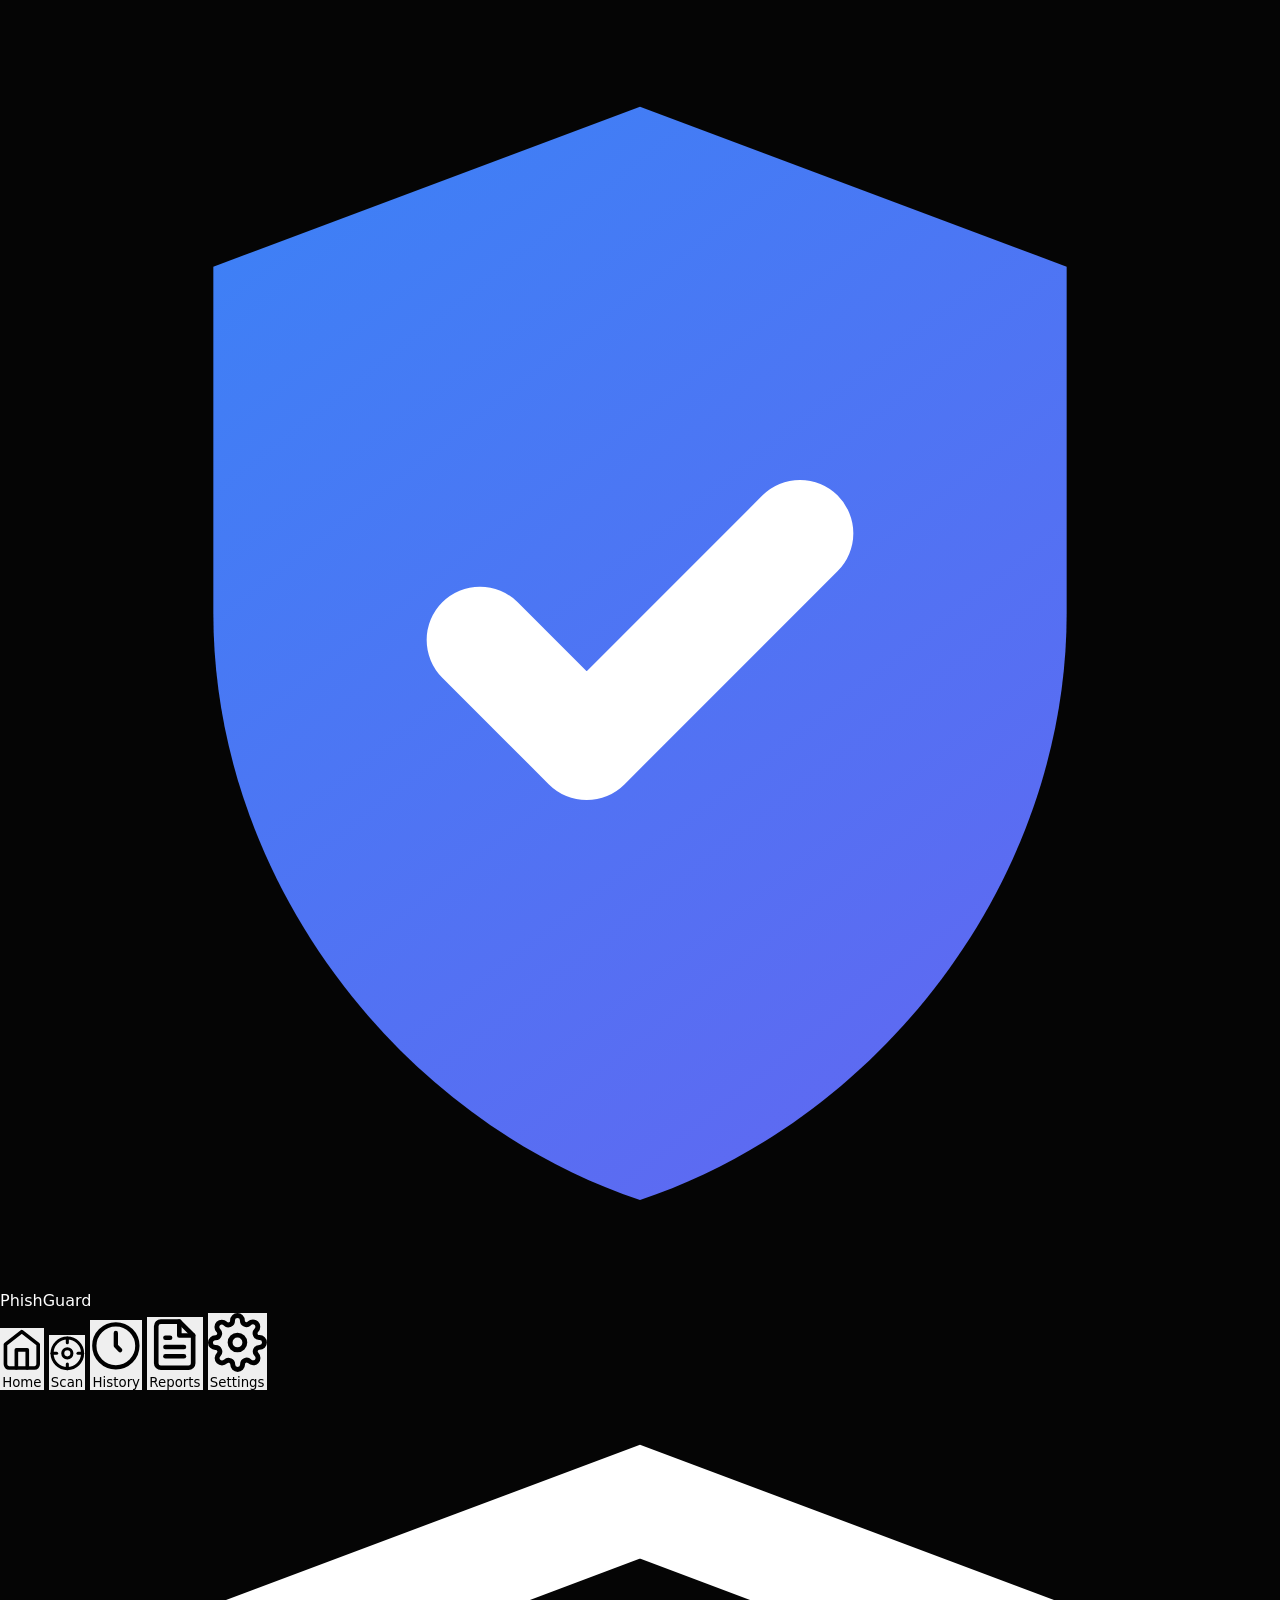
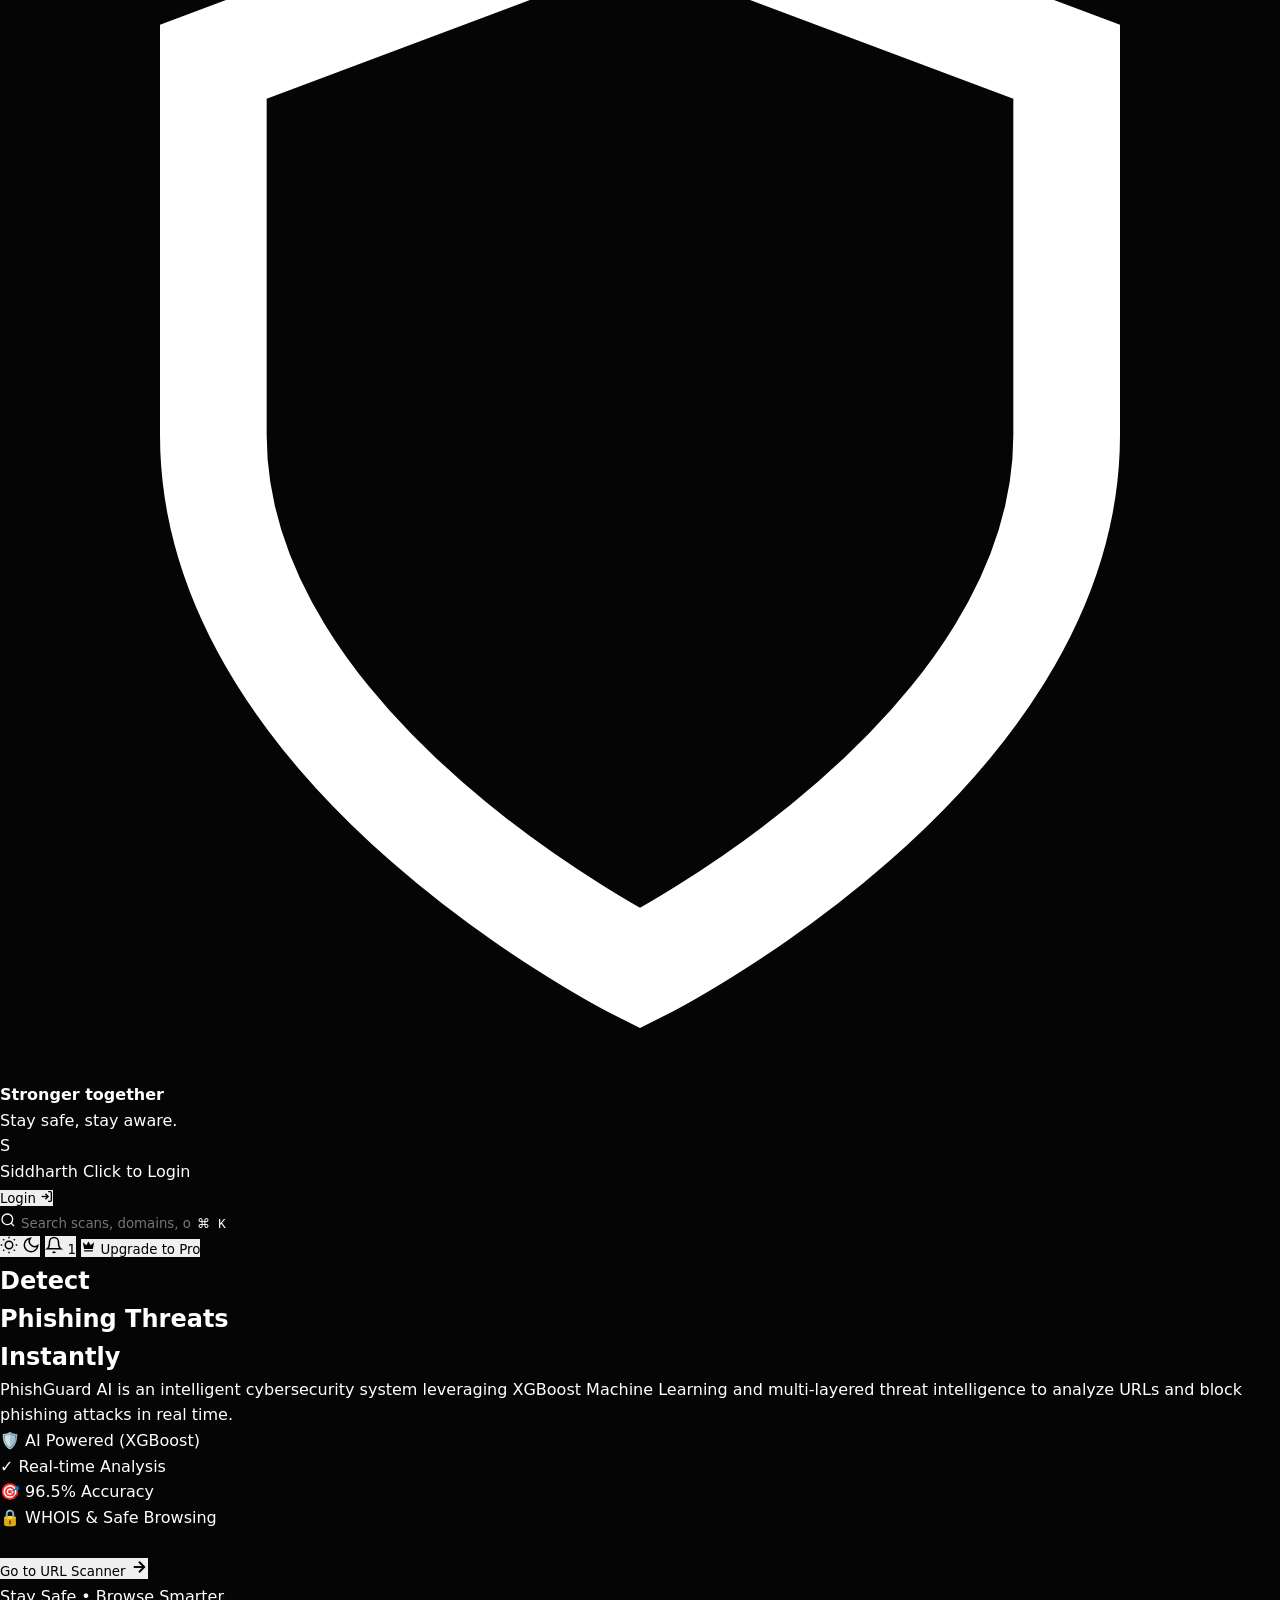
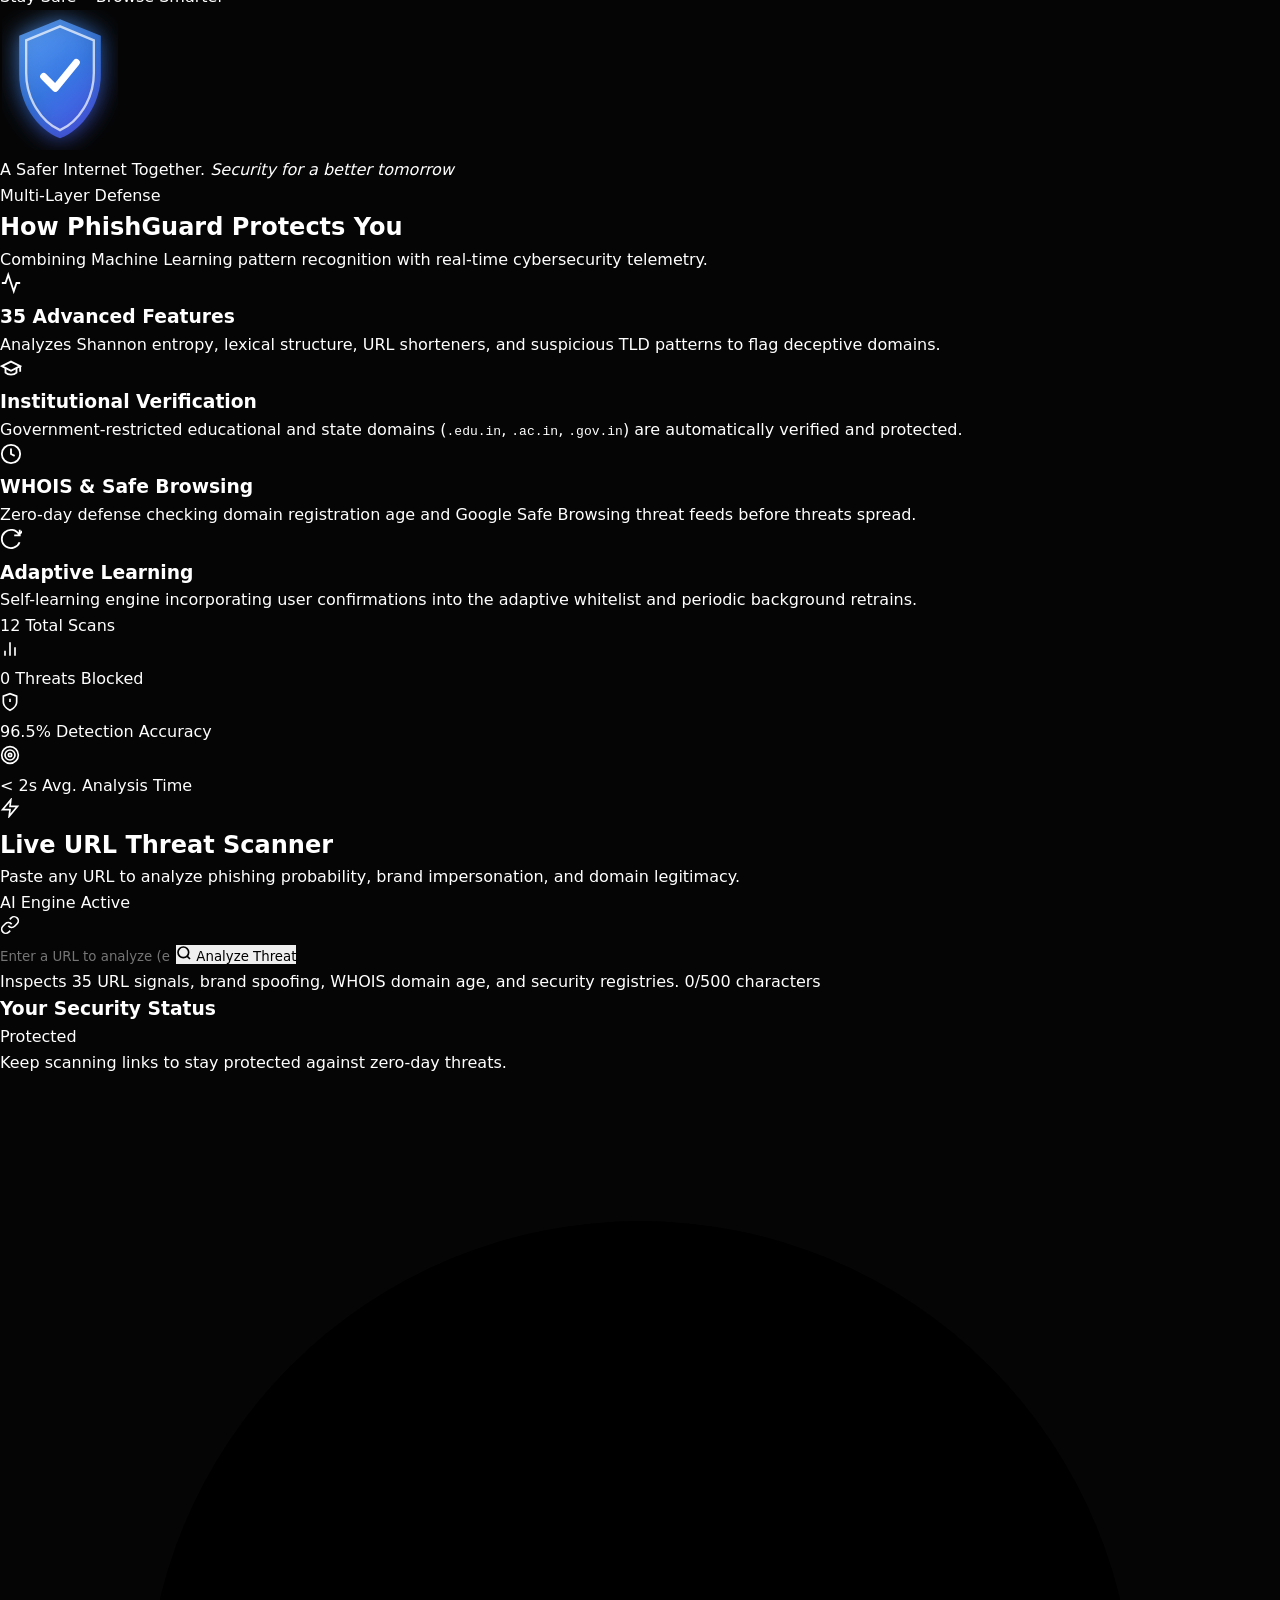
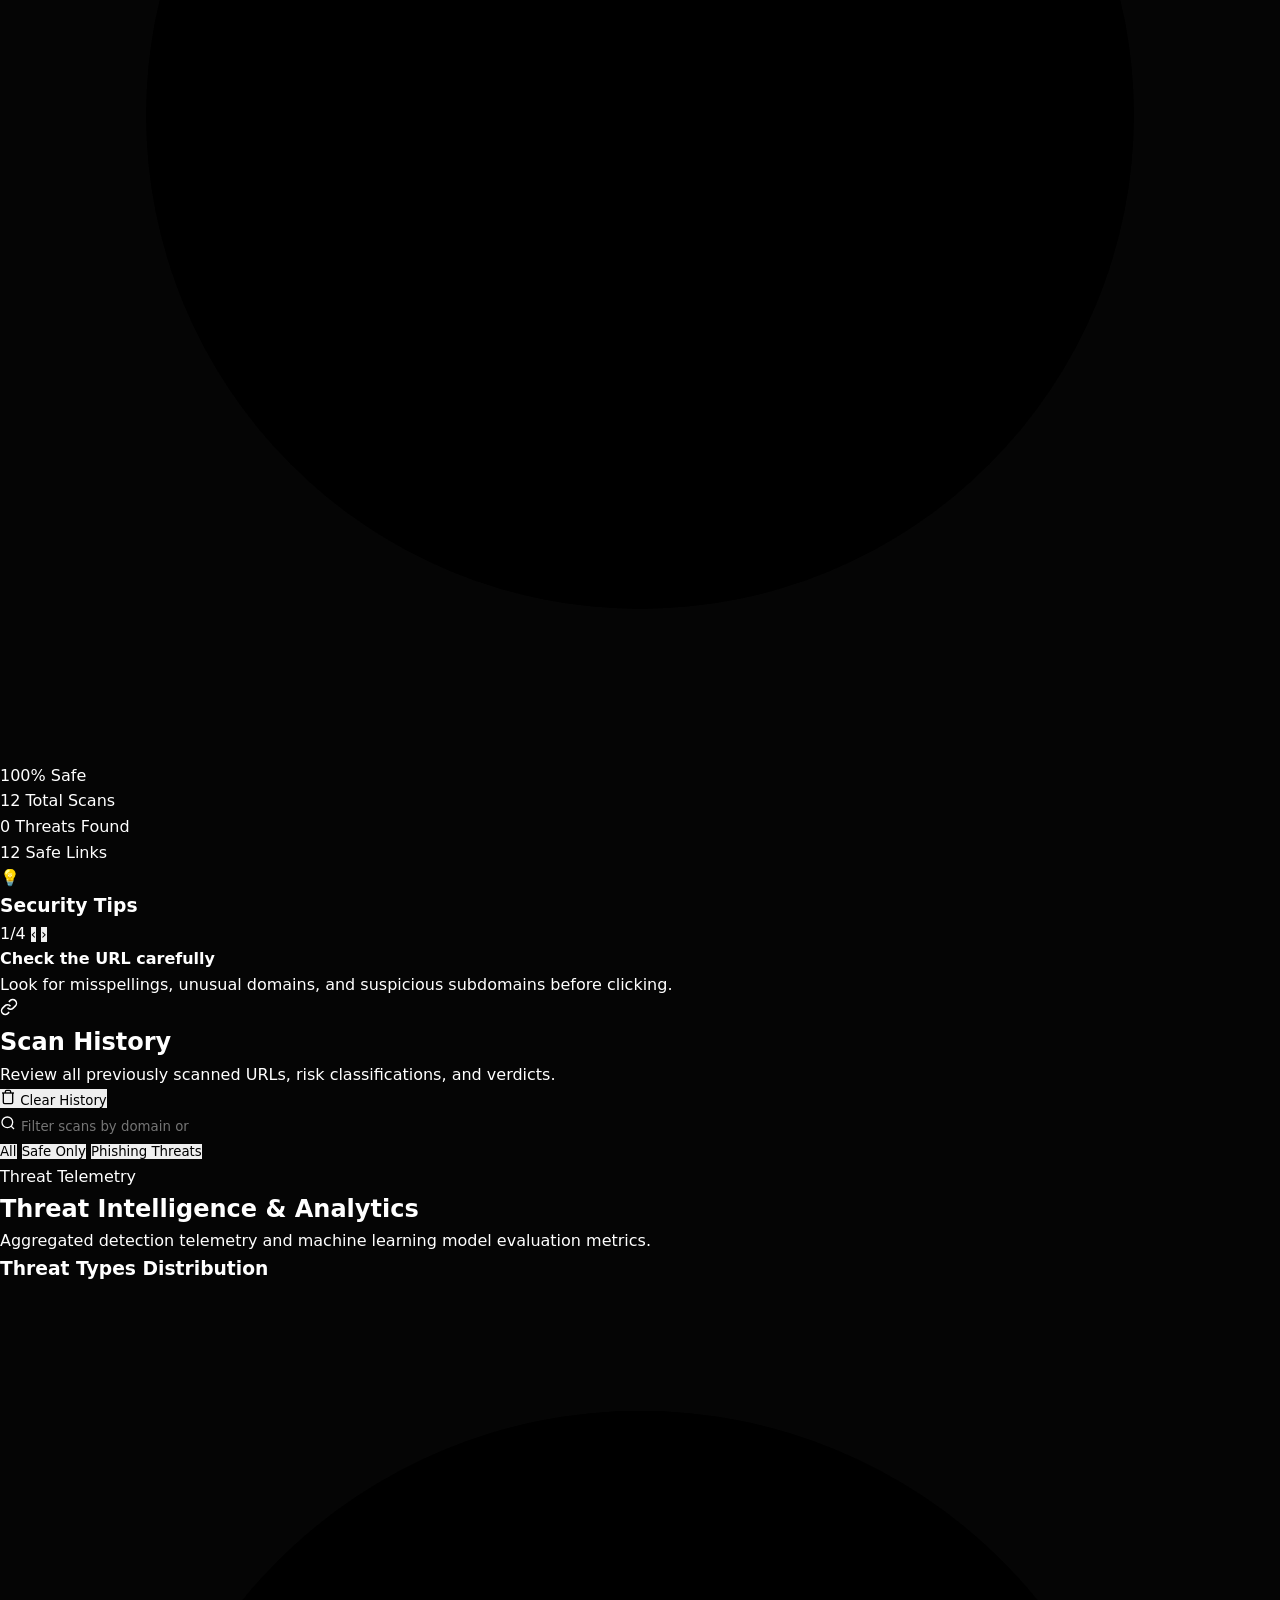
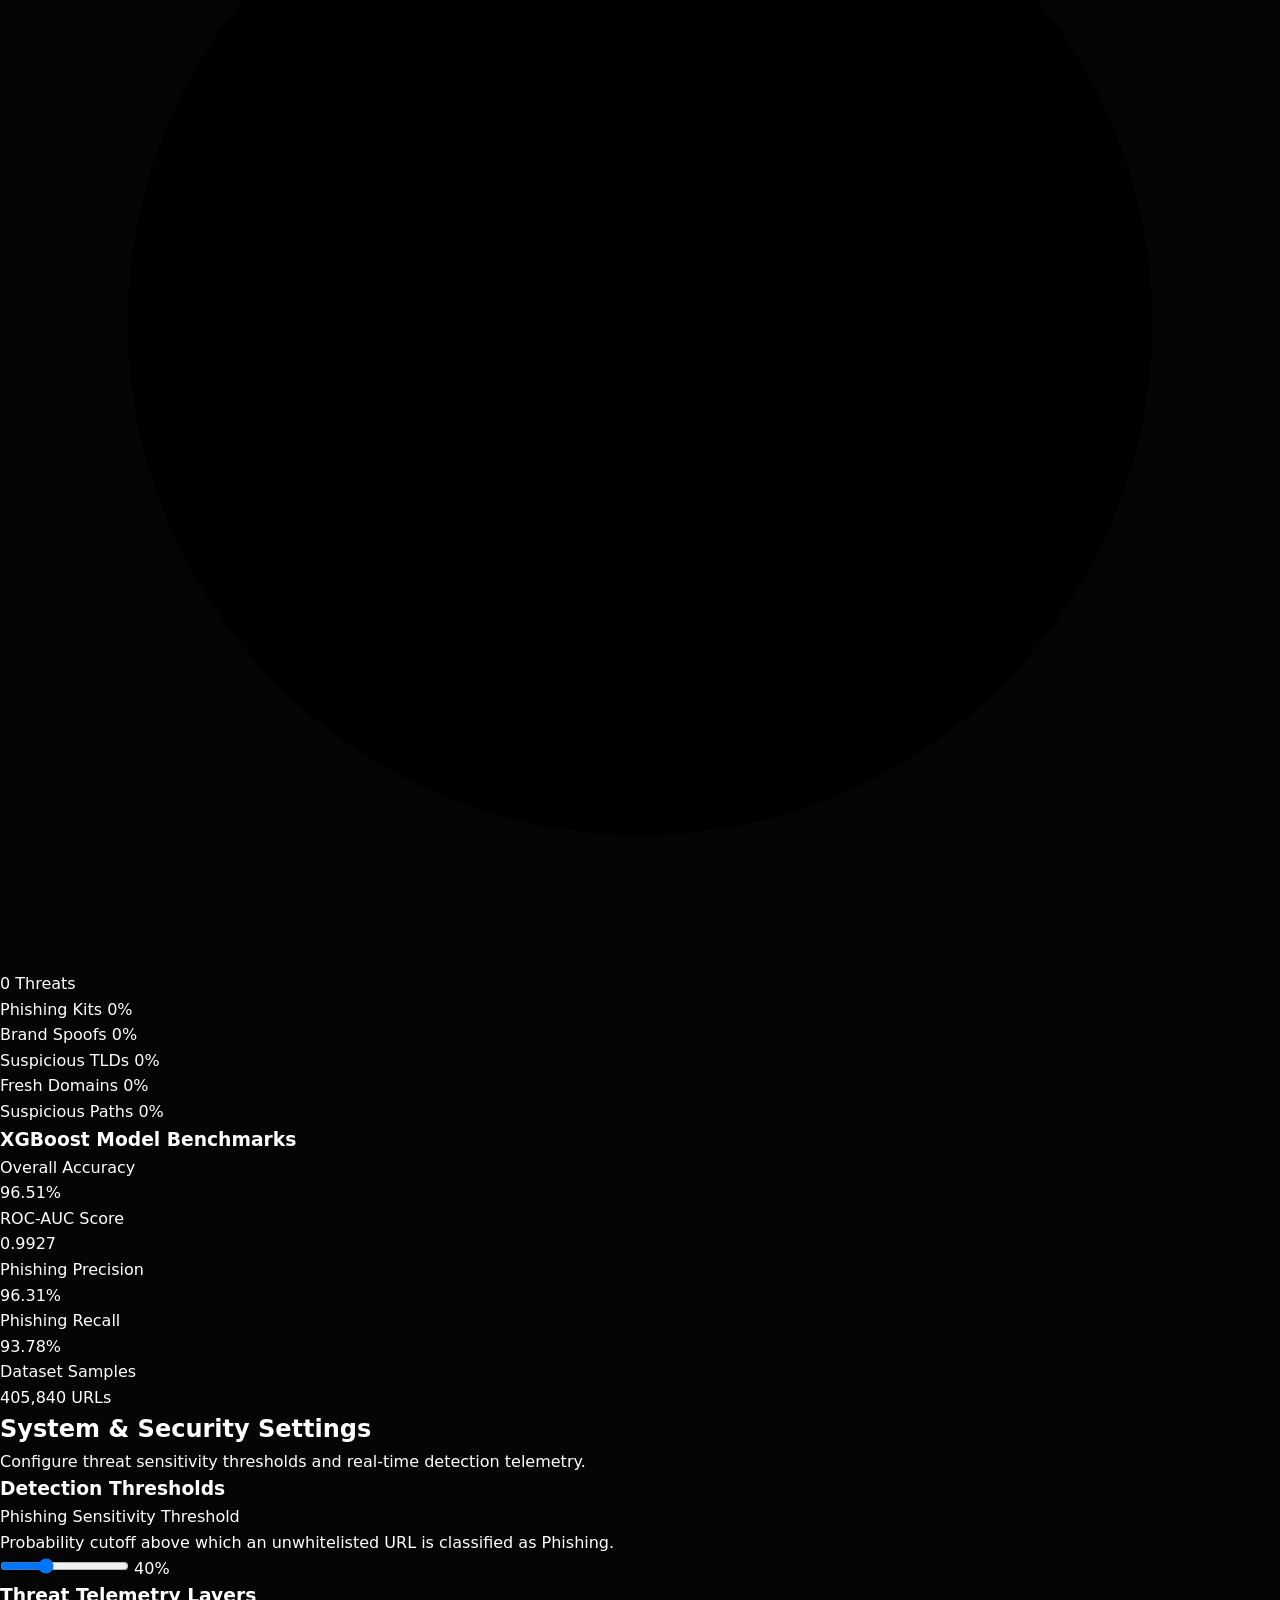
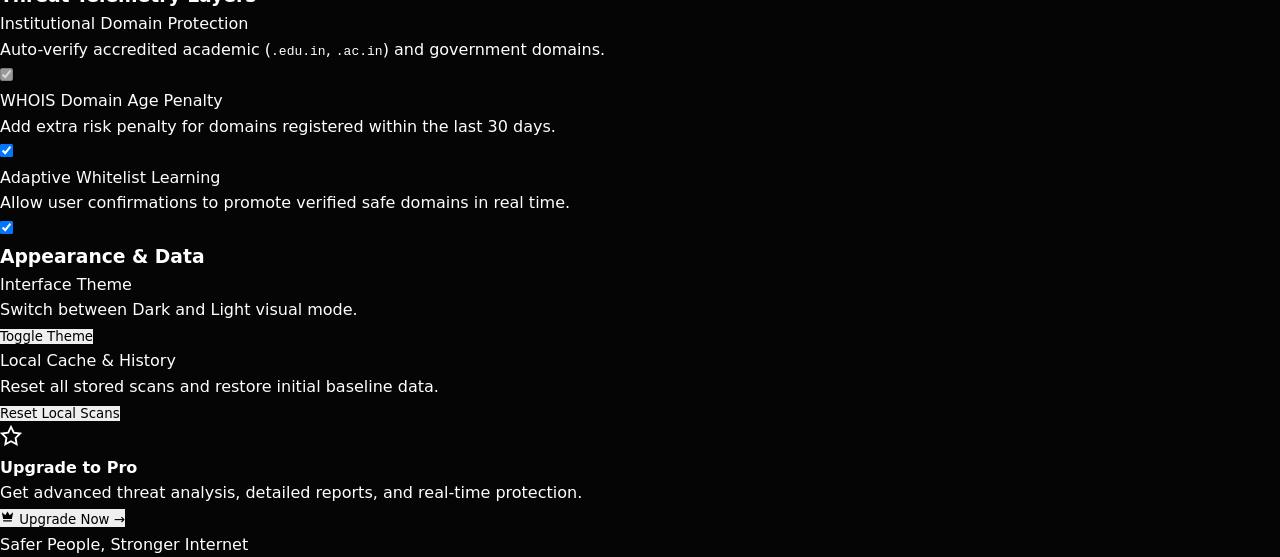
==== commit 118a885c: "Implement 5-Layer Cyber Defense, Browser Network Chunking, and Glassmorphic Auth & Dashboard" ====
--- a/frontend/index.html
+++ b/frontend/index.html
@@ -1,243 +1,819 @@
 <!DOCTYPE html>
-<html lang="en">
+<html lang="en" data-theme="dark">
 <head>
     <meta charset="UTF-8">
     <meta name="viewport" content="width=device-width, initial-scale=1.0">
-    <title>PhishGuard - Detect Phishing Threats Instantly</title>
-    <meta name="description" content="AI-powered phishing detection. Analyze suspicious links, emails, and messages with enterprise-grade security insights.">
-    <link rel="stylesheet" href="style.css">
+    <title>PhishGuard - AI-Powered Phishing Detection</title>
+    <meta name="description" content="AI-powered phishing detection platform. Analyze suspicious links with enterprise security insights.">
+    <link rel="preconnect" href="https://fonts.googleapis.com">
+    <link rel="preconnect" href="https://fonts.gstatic.com" crossorigin>
+    <link href="https://fonts.googleapis.com/css2?family=Plus+Jakarta+Sans:wght@400;500;600;700;800&family=Caveat:wght@600;700&display=swap" rel="stylesheet">
+    <link rel="stylesheet" href="style.css?v=4.3">
+    <link rel="stylesheet" href="/assets/style.css?v=4.3">
+    <script src="script.js?v=4.3" defer></script>
 </head>
 <body>
-
-    <!-- Navbar -->
-    <nav class="navbar">
-        <a href="index.html" class="nav-brand">
-            <div class="shield-icon">
-                <svg viewBox="0 0 24 24" xmlns="http://www.w3.org/2000/svg">
-                    <path d="M12 1L3 5v6c0 5.55 3.84 10.74 9 12 5.16-1.26 9-6.45 9-12V5l-9-4zm0 10.99h7c-.53 4.12-3.28 7.79-7 8.94V12H5V6.3l7-3.11v8.8z"/>
-                </svg>
+    <!-- Ambient Luminous Background Orbs -->
+    <div class="ambient-glow glow-1"></div>
+    <div class="ambient-glow glow-2"></div>
+    <div class="ambient-glow glow-3"></div>
+    <div class="ambient-glow glow-4"></div>
+
+    <div class="app-layout">
+        <!-- ==============================================
+             LEFT SIDEBAR NAVIGATION
+             ============================================== -->
+        <aside class="sidebar">
+            <div class="sidebar-top">
+                <a href="#home" class="brand-logo">
+                    <div class="logo-shield">
+                        <svg viewBox="0 0 24 24" fill="none" xmlns="http://www.w3.org/2000/svg">
+                            <path d="M12 2L4 5V11.5C4 16.5 7.5 21 12 22.5C16.5 21 20 16.5 20 11.5V5L12 2Z" fill="url(#brand-shield-grad)"/>
+                            <path d="M9 12L11 14L15 10" stroke="white" stroke-width="2" stroke-linecap="round" stroke-linejoin="round"/>
+                            <defs>
+                                <linearGradient id="brand-shield-grad" x1="4" y1="2" x2="20" y2="22.5" gradientUnits="userSpaceOnUse">
+                                    <stop stop-color="#3B82F6"/>
+                                    <stop offset="1" stop-color="#6366F1"/>
+                                </linearGradient>
+                            </defs>
+                        </svg>
+                    </div>
+                    <span class="brand-name">PhishGuard</span>
+                </a>
+
+                <nav class="nav-menu">
+                    <button class="nav-item active" data-view="home">
+                        <svg class="nav-icon" viewBox="0 0 24 24" fill="none" stroke="currentColor" stroke-width="2" stroke-linecap="round" stroke-linejoin="round">
+                            <path d="M3 9l9-7 9 7v11a2 2 0 0 1-2 2H5a2 2 0 0 1-2-2z"/>
+                            <polyline points="9 22 9 12 15 12 15 22"/>
+                        </svg>
+                        <span>Home</span>
+                    </button>
+                    <button class="nav-item" data-view="scan">
+                        <svg class="nav-icon" viewBox="0 0 24 24" fill="none" stroke="currentColor" stroke-width="2" stroke-linecap="round" stroke-linejoin="round">
+                            <circle cx="12" cy="12" r="10"/>
+                            <circle cx="12" cy="12" r="3"/>
+                            <line x1="12" y1="2" x2="12" y2="5"/>
+                            <line x1="12" y1="19" x2="12" y2="22"/>
+                            <line x1="2" y1="12" x2="5" y2="12"/>
+                            <line x1="19" y1="12" x2="22" y2="12"/>
+                        </svg>
+                        <span>Scan</span>
+                    </button>
+                    <button class="nav-item" data-view="history">
+                        <svg class="nav-icon" viewBox="0 0 24 24" fill="none" stroke="currentColor" stroke-width="2" stroke-linecap="round" stroke-linejoin="round">
+                            <circle cx="12" cy="12" r="10"/>
+                            <polyline points="12 6 12 12 14 14"/>
+                        </svg>
+                        <span>History</span>
+                    </button>
+                    <button class="nav-item" data-view="reports">
+                        <svg class="nav-icon" viewBox="0 0 24 24" fill="none" stroke="currentColor" stroke-width="2" stroke-linecap="round" stroke-linejoin="round">
+                            <path d="M14 2H6a2 2 0 0 0-2 2v16a2 2 0 0 0 2 2h12a2 2 0 0 0 2-2V8z"/>
+                            <polyline points="14 2 14 8 20 8"/>
+                            <line x1="16" y1="13" x2="8" y2="13"/>
+                            <line x1="16" y1="17" x2="8" y2="17"/>
+                            <polyline points="10 9 9 9 8 9"/>
+                        </svg>
+                        <span>Reports</span>
+                    </button>
+                    <button class="nav-item" data-view="settings">
+                        <svg class="nav-icon" viewBox="0 0 24 24" fill="none" stroke="currentColor" stroke-width="2" stroke-linecap="round" stroke-linejoin="round">
+                            <circle cx="12" cy="12" r="3"/>
+                            <path d="M19.4 15a1.65 1.65 0 0 0 .33 1.82l.06.06a2 2 0 0 1 0 2.83 2 2 0 0 1-2.83 0l-.06-.06a1.65 1.65 0 0 0-1.82-.33 1.65 1.65 0 0 0-1 1.51V21a2 2 0 0 1-2 2 2 2 0 0 1-2-2v-.09A1.65 1.65 0 0 0 9 19.4a1.65 1.65 0 0 0-1.82.33l-.06.06a2 2 0 0 1-2.83 0 2 2 0 0 1 0-2.83l.06-.06a1.65 1.65 0 0 0 .33-1.82 1.65 1.65 0 0 0-1.51-1H3a2 2 0 0 1-2-2 2 2 0 0 1 2-2h.09A1.65 1.65 0 0 0 4.6 9a1.65 1.65 0 0 0-.33-1.82l-.06-.06a2 2 0 0 1 0-2.83 2 2 0 0 1 2.83 0l.06.06a1.65 1.65 0 0 0 1.82.33H9a1.65 1.65 0 0 0 1-1.51V3a2 2 0 0 1 2-2 2 2 0 0 1 2 2v.09a1.65 1.65 0 0 0 1 1.51 1.65 1.65 0 0 0 1.82-.33l.06-.06a2 2 0 0 1 2.83 0 2 2 0 0 1 0 2.83l-.06.06a1.65 1.65 0 0 0-.33 1.82V9a1.65 1.65 0 0 0 1.51 1H21a2 2 0 0 1 2 2 2 2 0 0 1-2 2h-.09a1.65 1.65 0 0 0-1.51 1z"/>
+                        </svg>
+                        <span>Settings</span>
+                    </button>
+                </nav>
             </div>
-            PhishGuard
-        </a>
-        <ul class="nav-links">
-            <li><a href="index.html">Home</a></li>
-            <li><a href="index.html#features">Features</a></li>
-            <li><a href="index.html#how-it-works">About</a></li>
-            <li><a href="index.html#contact">Contact</a></li>
-            <li><a href="login.html" class="nav-login-btn">Login</a></li>
-        </ul>
-        <button class="mobile-menu-btn">&#9776;</button>
-    </nav>
-
-    <!-- Hero Section -->
-    <section class="hero">
-        <div class="hero-content">
-            <div class="hero-badge">
-                <span class="pulse"></span>
-                Enterprise Security Platform
+
+            <!-- Floating Badge Card in Sidebar -->
+            <div class="sidebar-bottom">
+                <div class="sidebar-info-card">
+                    <div class="info-shield-icon">
+                        <svg viewBox="0 0 24 24" fill="none" stroke="currentColor" stroke-width="2">
+                            <path d="M12 22s8-4 8-10V5l-8-3-8 3v7c0 6 8 10 8 10z"/>
+                        </svg>
+                    </div>
+                    <h4>Stronger together</h4>
+                    <p>Stay safe, stay aware.</p>
+                </div>
+
+                <!-- User Profile / Dynamic Auth Action Pill -->
+                <div class="user-profile-pill" id="user-profile-btn" role="button" tabindex="0" title="Account Access">
+                    <div class="user-avatar-wrapper">
+                        <div class="user-avatar" id="sidebar-avatar">S</div>
+                        <span class="avatar-status-dot" id="sidebar-status-dot" title="Session Status"></span>
+                    </div>
+                    <div class="user-meta">
+                        <span class="user-name" id="sidebar-user-name">Siddharth</span>
+                        <span class="user-plan" id="sidebar-user-status">Click to Login</span>
+                    </div>
+                    <button class="pill-auth-btn login-state" id="sidebar-auth-btn" type="button" title="Sign In">
+                        <span class="auth-btn-label" id="sidebar-auth-label">Login</span>
+                        <svg class="auth-btn-icon" id="sidebar-auth-icon" width="13" height="13" viewBox="0 0 24 24" fill="none" stroke="currentColor" stroke-width="2.5">
+                            <path d="M15 3h4a2 2 0 0 1 2 2v14a2 2 0 0 1-2 2h-4"/>
+                            <polyline points="10 17 15 12 10 7"/>
+                            <line x1="15" y1="12" x2="3" y2="12"/>
+                        </svg>
+                    </button>
+                </div>
             </div>
-            <h1 class="hero-title">
-                Detect Phishing Threats <span class="highlight">Instantly</span>
-            </h1>
-            <p class="hero-subtitle">
-                Analyze suspicious links, emails, and messages with AI-powered security insights.
-            </p>
-        </div>
-
-        <!-- Scanner Card -->
-        <div class="scanner-container">
-            <div class="scanner-card">
-                <div class="scanner-header">
-                    <div class="icon">
-                        <svg width="20" height="20" viewBox="0 0 24 24" fill="none" stroke="currentColor" stroke-width="2" stroke-linecap="round" stroke-linejoin="round">
-                            <path d="M21 12a9 9 0 0 0-9-9 9.75 9.75 0 0 0-6.74 2.74L3 8"/>
-                            <path d="M3 3v5h5"/>
-                            <path d="M3 12a9 9 0 0 0 9 9 9.75 9.75 0 0 0 6.74-2.74L21 16"/>
-                            <path d="M16 21h5v-5"/>
-                        </svg>
+        </aside>
+
+        <!-- ==============================================
+             MAIN CONTENT WRAPPER
+             ============================================== -->
+        <main class="main-wrapper">
+            <!-- Top App Header -->
+            <header class="app-header">
+                <div class="search-box">
+                    <svg class="search-icon" width="16" height="16" viewBox="0 0 24 24" fill="none" stroke="currentColor" stroke-width="2">
+                        <circle cx="11" cy="11" r="8"/>
+                        <line x1="21" y1="21" x2="16.65" y2="16.65"/>
+                    </svg>
+                    <input type="text" id="global-search-input" placeholder="Search scans, domains, or reports...">
+                    <kbd class="search-kbd">⌘ K</kbd>
+                </div>
+
+                <div class="header-actions">
+                    <!-- Theme Toggle -->
+                    <button class="theme-toggle-btn" id="theme-toggle" title="Toggle Light/Dark mode" aria-label="Toggle theme">
+                        <svg class="sun-icon" width="18" height="18" viewBox="0 0 24 24" fill="none" stroke="currentColor" stroke-width="2">
+                            <circle cx="12" cy="12" r="5"/>
+                            <line x1="12" y1="1" x2="12" y2="3"/>
+                            <line x1="12" y1="21" x2="12" y2="23"/>
+                            <line x1="4.22" y1="4.22" x2="5.64" y2="5.64"/>
+                            <line x1="18.36" y1="18.36" x2="19.78" y2="19.78"/>
+                            <line x1="1" y1="12" x2="3" y2="12"/>
+                            <line x1="21" y1="12" x2="23" y2="12"/>
+                            <line x1="4.22" y1="19.78" x2="5.64" y2="18.36"/>
+                            <line x1="18.36" y1="5.64" x2="19.78" y2="4.22"/>
+                        </svg>
+                        <svg class="moon-icon" width="18" height="18" viewBox="0 0 24 24" fill="none" stroke="currentColor" stroke-width="2">
+                            <path d="M21 12.79A9 9 0 1 1 11.21 3 7 7 0 0 0 21 12.79z"/>
+                        </svg>
+                    </button>
+
+                    <!-- Notifications -->
+                    <button class="icon-action-btn" id="notif-btn" title="Notifications">
+                        <svg width="18" height="18" viewBox="0 0 24 24" fill="none" stroke="currentColor" stroke-width="2">
+                            <path d="M18 8A6 6 0 0 0 6 8c0 7-3 9-3 9h18s-3-2-3-9"/>
+                            <path d="M13.73 21a2 2 0 0 1-3.46 0"/>
+                        </svg>
+                        <span class="badge-dot">1</span>
+                    </button>
+
+                    <!-- Upgrade to Pro -->
+                    <button class="upgrade-btn-header" id="upgrade-header-btn">
+                        <svg width="15" height="15" viewBox="0 0 24 24" fill="currentColor">
+                            <path d="M5 16L3 5l5.5 5L12 4l3.5 6L21 5l-2 11H5zm14 3c0 .6-.4 1-1 1H6c-.6 0-1-.4-1-1v-1h14v1z"/>
+                        </svg>
+                        <span>Upgrade to Pro</span>
+                    </button>
+                </div>
+            </header>
+
+            <div class="content-scrollable">
+                <!-- ==============================================
+                     VIEW 1: HOME (Details & System Info)
+                     ============================================== -->
+                <div class="view-section active" id="view-home">
+                    <!-- Hero Showcase Banner -->
+                    <section class="hero-glass-card">
+                        <div class="hero-left">
+                            <h1 class="hero-headline">
+                                Detect<br>
+                                Phishing Threats<br>
+                                <span class="gradient-text">Instantly</span>
+                            </h1>
+                            <p class="hero-subtext">
+                                PhishGuard AI is an intelligent cybersecurity system leveraging XGBoost Machine Learning and multi-layered threat intelligence to analyze URLs and block phishing attacks in real time.
+                            </p>
+
+                            <div class="hero-badges-row">
+                                <div class="badge-pill">
+                                    <span class="badge-icon purple-bg">🛡️</span>
+                                    <span>AI Powered (XGBoost)</span>
+                                </div>
+                                <div class="badge-pill">
+                                    <span class="badge-icon green-bg">✓</span>
+                                    <span>Real-time Analysis</span>
+                                </div>
+                                <div class="badge-pill">
+                                    <span class="badge-icon blue-bg">🎯</span>
+                                    <span>96.5% Accuracy</span>
+                                </div>
+                                <div class="badge-pill">
+                                    <span class="badge-icon indigo-bg">🔒</span>
+                                    <span>WHOIS &amp; Safe Browsing</span>
+                                </div>
+                            </div>
+
+                            <div style="margin-top: 28px;">
+                                <button class="launch-scan-btn" id="hero-start-scan-btn">
+                                    <span>Go to URL Scanner</span>
+                                    <svg width="18" height="18" viewBox="0 0 24 24" fill="none" stroke="currentColor" stroke-width="2.5">
+                                        <line x1="5" y1="12" x2="19" y2="12"/>
+                                        <polyline points="12 5 19 12 12 19"/>
+                                    </svg>
+                                </button>
+                            </div>
+                        </div>
+
+                        <div class="hero-right">
+                            <div class="shield-3d-wrapper">
+                                <div class="floating-pill-top">
+                                    <span class="dot-pulse"></span>
+                                    <span>Stay Safe &bull; Browse Smarter</span>
+                                </div>
+
+                                <div class="shield-3d-core">
+                                    <div class="orbit-ring ring-1"></div>
+                                    <div class="orbit-ring ring-2"></div>
+                                    <div class="shield-glass-body">
+                                        <svg class="shield-svg" width="120" height="140" viewBox="0 0 100 120" fill="none" xmlns="http://www.w3.org/2000/svg">
+                                            <defs>
+                                                <linearGradient id="shield-grad" x1="10" y1="10" x2="90" y2="110" gradientUnits="userSpaceOnUse">
+                                                    <stop stop-color="#60A5FA" stop-opacity="0.85"/>
+                                                    <stop offset="0.5" stop-color="#3B82F6" stop-opacity="0.7"/>
+                                                    <stop offset="1" stop-color="#4F46E5" stop-opacity="0.9"/>
+                                                </linearGradient>
+                                                <filter id="shield-glow" x="-20%" y="-20%" width="140%" height="140%">
+                                                    <feGaussianBlur stdDeviation="10" result="blur"/>
+                                                    <feComposite in="SourceGraphic" in2="blur" operator="over"/>
+                                                </filter>
+                                            </defs>
+                                            <path d="M50 8L15 22V55C15 80 30 102 50 110C70 102 85 80 85 55V22L50 8Z" fill="url(#shield-grad)" filter="url(#shield-glow)"/>
+                                            <path d="M50 14L21 26V54C21 76 34 96 50 103C66 96 79 76 79 54V26L50 14Z" stroke="rgba(255,255,255,0.7)" stroke-width="2"/>
+                                            <path d="M36 57L46 67L64 45" stroke="white" stroke-width="6" stroke-linecap="round" stroke-linejoin="round"/>
+                                        </svg>
+                                    </div>
+                                    <div class="floating-orb orb-1"></div>
+                                    <div class="floating-orb orb-2"></div>
+                                    <div class="floating-orb orb-3"></div>
+                                </div>
+
+                                <div class="handwritten-motto">
+                                    <span>A Safer Internet Together.</span>
+                                    <em>Security for a better tomorrow</em>
+                                </div>
+                            </div>
+                        </div>
+                    </section>
+
+                    <!-- System Architecture & Capabilities Grid -->
+                    <section class="capabilities-section">
+                        <div class="section-title-wrap">
+                            <span class="pill-label">Multi-Layer Defense</span>
+                            <h2>How PhishGuard Protects You</h2>
+                            <p>Combining Machine Learning pattern recognition with real-time cybersecurity telemetry.</p>
+                        </div>
+
+                        <div class="capabilities-grid">
+                            <div class="cap-card">
+                                <div class="cap-icon-box blue">
+                                    <svg width="22" height="22" viewBox="0 0 24 24" fill="none" stroke="currentColor" stroke-width="2">
+                                        <polyline points="22 12 18 12 15 21 9 3 6 12 2 12"/>
+                                    </svg>
+                                </div>
+                                <h3>35 Advanced Features</h3>
+                                <p>Analyzes Shannon entropy, lexical structure, URL shorteners, and suspicious TLD patterns to flag deceptive domains.</p>
+                            </div>
+
+                            <div class="cap-card">
+                                <div class="cap-icon-box green">
+                                    <svg width="22" height="22" viewBox="0 0 24 24" fill="none" stroke="currentColor" stroke-width="2">
+                                        <path d="M22 10v6M2 10l10-5 10 5-10 5z"/>
+                                        <path d="M6 12v5c3 3 9 3 12 0v-5"/>
+                                    </svg>
+                                </div>
+                                <h3>Institutional Verification</h3>
+                                <p>Government-restricted educational and state domains (<code>.edu.in</code>, <code>.ac.in</code>, <code>.gov.in</code>) are automatically verified and protected.</p>
+                            </div>
+
+                            <div class="cap-card">
+                                <div class="cap-icon-box purple">
+                                    <svg width="22" height="22" viewBox="0 0 24 24" fill="none" stroke="currentColor" stroke-width="2">
+                                        <circle cx="12" cy="12" r="10"/>
+                                        <path d="M12 6v6l4 2"/>
+                                    </svg>
+                                </div>
+                                <h3>WHOIS &amp; Safe Browsing</h3>
+                                <p>Zero-day defense checking domain registration age and Google Safe Browsing threat feeds before threats spread.</p>
+                            </div>
+
+                            <div class="cap-card">
+                                <div class="cap-icon-box orange">
+                                    <svg width="22" height="22" viewBox="0 0 24 24" fill="none" stroke="currentColor" stroke-width="2">
+                                        <path d="M21.5 2v6h-6M21.34 15.57a10 10 0 1 1-.57-8.38l5.67-5.67"/>
+                                    </svg>
+                                </div>
+                                <h3>Adaptive Learning</h3>
+                                <p>Self-learning engine incorporating user confirmations into the adaptive whitelist and periodic background retrains.</p>
+                            </div>
+                        </div>
+                    </section>
+
+                    <!-- Overview KPIs -->
+                    <section class="kpi-grid">
+                        <div class="kpi-card">
+                            <div class="kpi-info">
+                                <span class="kpi-num" id="kpi-home-scans">12</span>
+                                <span class="kpi-title">Total Scans</span>
+                            </div>
+                            <div class="kpi-icon-bubble blue-bubble">
+                                <svg width="20" height="20" viewBox="0 0 24 24" fill="none" stroke="currentColor" stroke-width="2">
+                                    <line x1="18" y1="20" x2="18" y2="10"/>
+                                    <line x1="12" y1="20" x2="12" y2="4"/>
+                                    <line x1="6" y1="20" x2="6" y2="14"/>
+                                </svg>
+                            </div>
+                        </div>
+
+                        <div class="kpi-card">
+                            <div class="kpi-info">
+                                <span class="kpi-num text-danger" id="kpi-home-threats">0</span>
+                                <span class="kpi-title">Threats Blocked</span>
+                            </div>
+                            <div class="kpi-icon-bubble red-bubble">
+                                <svg width="20" height="20" viewBox="0 0 24 24" fill="none" stroke="currentColor" stroke-width="2">
+                                    <path d="M12 22s8-4 8-10V5l-8-3-8 3v7c0 6 8 10 8 10z"/>
+                                    <line x1="12" y1="8" x2="12" y2="12"/>
+                                    <line x1="12" y1="16" x2="12.01" y2="16"/>
+                                </svg>
+                            </div>
+                        </div>
+
+                        <div class="kpi-card">
+                            <div class="kpi-info">
+                                <span class="kpi-num" id="kpi-home-rate">96.5%</span>
+                                <span class="kpi-title">Detection Accuracy</span>
+                            </div>
+                            <div class="kpi-icon-bubble orange-bubble">
+                                <svg width="20" height="20" viewBox="0 0 24 24" fill="none" stroke="currentColor" stroke-width="2">
+                                    <circle cx="12" cy="12" r="10"/>
+                                    <circle cx="12" cy="12" r="6"/>
+                                    <circle cx="12" cy="12" r="2"/>
+                                </svg>
+                            </div>
+                        </div>
+
+                        <div class="kpi-card">
+                            <div class="kpi-info">
+                                <span class="kpi-num" id="kpi-home-time">&lt; 2s</span>
+                                <span class="kpi-title">Avg. Analysis Time</span>
+                            </div>
+                            <div class="kpi-icon-bubble purple-bubble">
+                                <svg width="20" height="20" viewBox="0 0 24 24" fill="none" stroke="currentColor" stroke-width="2">
+                                    <polygon points="13 2 3 14 12 14 11 22 21 10 12 10 13 2"/>
+                                </svg>
+                            </div>
+                        </div>
+                    </section>
+                </div>
+
+                <!-- ==============================================
+                     VIEW 2: SCAN (URL Scanner + Status + Tips)
+                     ============================================== -->
+                <div class="view-section" id="view-scan">
+                    <!-- Scanner Card (URL detection only) -->
+                    <section class="scanner-glass-card">
+                        <div class="scanner-header-row">
+                            <div>
+                                <h2 class="scanner-card-title">Live URL Threat Scanner</h2>
+                                <p class="scanner-card-subtitle">Paste any URL to analyze phishing probability, brand impersonation, and domain legitimacy.</p>
+                            </div>
+                            <span class="scanner-status-chip">
+                                <span class="pulse-dot"></span> AI Engine Active
+                            </span>
+                        </div>
+
+                        <!-- Single URL Input Bar (No Email, Message, File buttons) -->
+                        <div class="scanner-input-wrapper">
+                            <div class="input-icon-slot">
+                                <svg width="20" height="20" viewBox="0 0 24 24" fill="none" stroke="currentColor" stroke-width="2">
+                                    <path d="M10 13a5 5 0 0 0 7.54.54l3-3a5 5 0 0 0-7.07-7.07l-1.72 1.71"/>
+                                    <path d="M14 11a5 5 0 0 0-7.54-.54l-3 3a5 5 0 0 0 7.07 7.07l1.71-1.71"/>
+                                </svg>
+                            </div>
+                            <input 
+                                type="text" 
+                                id="scanner-input" 
+                                class="scanner-input-field" 
+                                placeholder="Enter a URL to analyze (e.g. https://example.com)"
+                                autocomplete="off"
+                                spellcheck="false"
+                            >
+                            <button id="analyze-btn" class="analyze-gradient-btn">
+                                <span class="btn-spinner"></span>
+                                <span class="btn-content">
+                                    <svg width="16" height="16" viewBox="0 0 24 24" fill="none" stroke="currentColor" stroke-width="2.5">
+                                        <circle cx="11" cy="11" r="8"/>
+                                        <line x1="21" y1="21" x2="16.65" y2="16.65"/>
+                                    </svg>
+                                    <span>Analyze Threat</span>
+                                </span>
+                            </button>
+                        </div>
+
+                        <!-- Helper & Counter Row -->
+                        <div class="scanner-subtext-row">
+                            <span class="helper-text">Inspects 35 URL signals, brand spoofing, WHOIS domain age, and security registries.</span>
+                            <span class="char-count" id="char-count">0/500 characters</span>
+                        </div>
+
+                        <!-- Dynamic Live Result Card -->
+                        <div id="results-card" class="results-card">
+                            <div class="results-top-bar">
+                                <div class="results-status-badge" id="results-status-badge">
+                                    <span class="badge-pulse"></span>
+                                    <span id="results-verdict-text">Safe</span>
+                                </div>
+                                <span class="results-timestamp" id="results-timestamp">Just now</span>
+                            </div>
+
+                            <div class="results-body">
+                                <div class="results-meter-box">
+                                    <div class="meter-label">Risk Probability</div>
+                                    <div class="meter-value" id="results-score-value">0%</div>
+                                    <div class="meter-track">
+                                        <div class="meter-fill" id="results-meter-fill" style="width: 0%"></div>
+                                    </div>
+                                    <div class="meter-caption" id="results-risk-level">Risk Level: Low</div>
+                                </div>
+
+                                <div class="results-details-box">
+                                    <h4 class="details-heading">Threat Summary</h4>
+                                    <p class="details-summary" id="results-summary-text">No phishing indicators detected.</p>
+
+                                    <h4 class="details-heading">Security Telemetry</h4>
+                                    <ul class="details-indicators" id="results-indicators-list">
+                                        <li>URL verified against security whitelist</li>
+                                    </ul>
+
+                                    <div class="egress-telemetry-box" id="results-egress-container" style="display:none; margin-top: 14px; padding: 12px 14px; background: rgba(15, 23, 42, 0.65); border-radius: 12px; border: 1px solid rgba(255, 255, 255, 0.08); backdrop-filter: blur(10px);">
+                                        <div style="display: flex; align-items: center; justify-content: space-between; margin-bottom: 6px;">
+                                            <span style="font-size: 12px; font-weight: 700; color: #94a3b8; display: flex; align-items: center; gap: 6px;">
+                                                <span>🌐</span> Dynamic Egress & Network Chunking
+                                            </span>
+                                            <span id="results-egress-badge" style="font-size: 11px; padding: 2px 8px; border-radius: 12px; font-weight: 600; background: rgba(34, 197, 94, 0.2); color: #4ade80;">Safe</span>
+                                        </div>
+                                        <div id="results-egress-info" style="font-size: 12px; color: #cbd5e1; line-height: 1.4;">Payload chunk analysis verified.</div>
+                                    </div>
+
+                                    <div class="results-feedback-row" id="results-feedback-box">
+                                        <span class="feedback-question">Is this verdict correct?</span>
+                                        <div class="feedback-actions">
+                                            <button class="feedback-pill-btn correct" id="fb-confirm-btn">✓ Correct</button>
+                                            <button class="feedback-pill-btn wrong" id="fb-dispute-btn">✕ Report Incorrect</button>
+                                        </div>
+                                        <span class="feedback-thanks" id="fb-thanks-msg">Thank you! This feedback trains the AI.</span>
+                                    </div>
+                                </div>
+                            </div>
+                        </div>
+                    </section>
+
+                    <!-- Paired Security Status & Security Tips Row -->
+                    <div class="scan-widgets-grid">
+                        <!-- Security Status Card -->
+                        <div class="glass-widget security-status-widget">
+                            <div class="widget-header-row">
+                                <div class="status-title-group">
+                                    <span class="status-indicator-dot"></span>
+                                    <h3>Your Security Status</h3>
+                                </div>
+                                <span class="badge-protected-pill">
+                                    <span class="pill-dot"></span> Protected
+                                </span>
+                            </div>
+                            <p class="status-subtext">Keep scanning links to stay protected against zero-day threats.</p>
+
+                            <div class="security-gauge-wrap">
+                                <svg class="security-gauge-svg" viewBox="0 0 140 140">
+                                    <defs>
+                                        <linearGradient id="gauge-gradient" x1="0" y1="0" x2="1" y2="1">
+                                            <stop stop-color="#10B981"/>
+                                            <stop offset="1" stop-color="#06B6D4"/>
+                                        </linearGradient>
+                                    </defs>
+                                    <circle class="gauge-track" cx="70" cy="70" r="54"/>
+                                    <circle class="gauge-fill" id="gauge-progress-circle" cx="70" cy="70" r="54"/>
+                                </svg>
+                                <div class="gauge-center-content">
+                                    <span class="gauge-big-pct" id="gauge-score-pct">100%</span>
+                                    <span class="gauge-tag" id="gauge-score-tag">Safe</span>
+                                </div>
+                            </div>
+
+                            <div class="security-stat-row">
+                                <div class="sec-stat-col">
+                                    <span class="sec-stat-val" id="status-total-count">12</span>
+                                    <span class="sec-stat-lbl">Total Scans</span>
+                                </div>
+                                <div class="sec-stat-col">
+                                    <span class="sec-stat-val" id="status-threat-count">0</span>
+                                    <span class="sec-stat-lbl">Threats Found</span>
+                                </div>
+                                <div class="sec-stat-col">
+                                    <span class="sec-stat-val text-success" id="status-safe-count">12</span>
+                                    <span class="sec-stat-lbl">Safe Links</span>
+                                </div>
+                            </div>
+                        </div>
+
+                        <!-- Security Tips Carousel Card -->
+                        <div class="glass-widget security-tips-widget">
+                            <div class="widget-header-row">
+                                <div class="tips-title-group">
+                                    <span class="tips-lightbulb">💡</span>
+                                    <h3>Security Tips</h3>
+                                </div>
+                                <div class="tips-nav-controls">
+                                    <span class="tips-counter" id="tips-counter">1/4</span>
+                                    <button class="tips-arrow" id="tips-prev" title="Previous tip">‹</button>
+                                    <button class="tips-arrow" id="tips-next" title="Next tip">›</button>
+                                </div>
+                            </div>
+
+                            <div class="tip-card-inner">
+                                <div class="tip-content-left">
+                                    <h4 class="tip-title" id="tip-title">Check the URL carefully</h4>
+                                    <p class="tip-body" id="tip-body">Look for misspellings, unusual domains, and suspicious subdomains before clicking.</p>
+                                </div>
+                                <div class="tip-icon-bubble">
+                                    <svg width="18" height="18" viewBox="0 0 24 24" fill="none" stroke="currentColor" stroke-width="2">
+                                        <path d="M10 13a5 5 0 0 0 7.54.54l3-3a5 5 0 0 0-7.07-7.07l-1.72 1.71"/>
+                                        <path d="M14 11a5 5 0 0 0-7.54-.54l-3 3a5 5 0 0 0 7.07 7.07l1.71-1.71"/>
+                                    </svg>
+                                </div>
+                            </div>
+
+                            <div class="tips-dots-row" id="tips-dots">
+                                <span class="tip-dot active" data-index="0"></span>
+                                <span class="tip-dot" data-index="1"></span>
+                                <span class="tip-dot" data-index="2"></span>
+                                <span class="tip-dot" data-index="3"></span>
+                            </div>
+                        </div>
                     </div>
-                    <h3>Threat Scanner</h3>
-                </div>
-                <textarea 
-                    id="scanner-textarea" 
-                    class="scanner-textarea" 
-                    placeholder="Paste suspicious content here..."
-                ></textarea>
-                <div class="scanner-footer">
-                    <span id="char-counter" class="char-counter">0 characters</span>
-                    <button id="analyze-btn" class="analyze-btn">
-                        <span class="spinner"></span>
-                        <span class="btn-text">
-                            <svg width="16" height="16" viewBox="0 0 24 24" fill="none" stroke="currentColor" stroke-width="2" style="vertical-align: middle; margin-right: 6px;">
-                                <circle cx="11" cy="11" r="8"/>
-                                <path d="m21 21-4.35-4.35"/>
+                </div>
+
+                <!-- ==============================================
+                     VIEW 3: HISTORY (Full Scan History Log)
+                     ============================================== -->
+                <div class="view-section" id="view-history">
+                    <section class="glass-widget history-manager-card">
+                        <div class="history-top-row">
+                            <div>
+                                <h2>Scan History</h2>
+                                <p class="history-subtext">Review all previously scanned URLs, risk classifications, and verdicts.</p>
+                            </div>
+                            <button class="clear-history-btn" id="clear-history-btn">
+                                <svg width="16" height="16" viewBox="0 0 24 24" fill="none" stroke="currentColor" stroke-width="2">
+                                    <polyline points="3 6 5 6 21 6"/>
+                                    <path d="M19 6v14a2 2 0 0 1-2 2H7a2 2 0 0 1-2-2V6m3 0V4a2 2 0 0 1 2-2h4a2 2 0 0 1 2 2v2"/>
+                                </svg>
+                                <span>Clear History</span>
+                            </button>
+                        </div>
+
+                        <!-- Filter & Search Controls -->
+                        <div class="history-filter-bar">
+                            <div class="history-search-input">
+                                <svg width="16" height="16" viewBox="0 0 24 24" fill="none" stroke="currentColor" stroke-width="2">
+                                    <circle cx="11" cy="11" r="8"/>
+                                    <line x1="21" y1="21" x2="16.65" y2="16.65"/>
+                                </svg>
+                                <input type="text" id="history-search-box" placeholder="Filter scans by domain or URL...">
+                            </div>
+
+                            <div class="history-filter-pills">
+                                <button class="filter-pill active" data-filter="all">All</button>
+                                <button class="filter-pill" data-filter="safe">Safe Only</button>
+                                <button class="filter-pill" data-filter="phishing">Phishing Threats</button>
+                            </div>
+                        </div>
+
+                        <!-- Full History Table / List -->
+                        <div class="history-list-container" id="full-history-list">
+                            <!-- Populated dynamically by script.js -->
+                        </div>
+                    </section>
+                </div>
+
+                <!-- ==============================================
+                     VIEW 4: REPORTS (Threat Intelligence & Analytics)
+                     ============================================== -->
+                <div class="view-section" id="view-reports">
+                    <section class="reports-overview-section">
+                        <div class="section-title-wrap">
+                            <span class="pill-label">Threat Telemetry</span>
+                            <h2>Threat Intelligence &amp; Analytics</h2>
+                            <p>Aggregated detection telemetry and machine learning model evaluation metrics.</p>
+                        </div>
+
+                        <div class="reports-grid">
+                            <!-- Threat Types Donut Card -->
+                            <div class="glass-widget">
+                                <div class="widget-header">
+                                    <h3>Threat Types Distribution</h3>
+                                </div>
+                                <div class="threat-donut-content">
+                                    <div class="donut-chart-container">
+                                        <svg class="donut-chart-svg" viewBox="0 0 120 120">
+                                            <circle class="donut-bg" cx="60" cy="60" r="48"/>
+                                            <circle class="donut-segment segment-phish" id="reports-donut-segment" cx="60" cy="60" r="48"/>
+                                        </svg>
+                                        <div class="donut-center-text">
+                                            <span class="donut-big-num" id="reports-threat-count">0</span>
+                                            <span class="donut-sub-text">Threats</span>
+                                        </div>
+                                    </div>
+
+                                    <div class="donut-legend">
+                                        <div class="legend-item">
+                                            <span class="legend-dot dot-phishing"></span>
+                                            <span class="legend-name">Phishing Kits</span>
+                                            <span class="legend-val" id="rep-pct-phish">0%</span>
+                                        </div>
+                                        <div class="legend-item">
+                                            <span class="legend-dot dot-malware"></span>
+                                            <span class="legend-name">Brand Spoofs</span>
+                                            <span class="legend-val" id="rep-pct-spoof">0%</span>
+                                        </div>
+                                        <div class="legend-item">
+                                            <span class="legend-dot dot-spam"></span>
+                                            <span class="legend-name">Suspicious TLDs</span>
+                                            <span class="legend-val" id="rep-pct-tld">0%</span>
+                                        </div>
+                                        <div class="legend-item">
+                                            <span class="legend-dot dot-scam"></span>
+                                            <span class="legend-name">Fresh Domains</span>
+                                            <span class="legend-val" id="rep-pct-age">0%</span>
+                                        </div>
+                                        <div class="legend-item">
+                                            <span class="legend-dot dot-suspicious"></span>
+                                            <span class="legend-name">Suspicious Paths</span>
+                                            <span class="legend-val" id="rep-pct-path">0%</span>
+                                        </div>
+                                    </div>
+                                </div>
+                            </div>
+
+                            <!-- Model Benchmark Card -->
+                            <div class="glass-widget">
+                                <div class="widget-header">
+                                    <h3>XGBoost Model Benchmarks</h3>
+                                </div>
+                                <div class="benchmark-list">
+                                    <div class="benchmark-row">
+                                        <span class="bench-label">Overall Accuracy</span>
+                                        <div class="bench-bar-track"><div class="bench-bar-fill" style="width: 96.5%"></div></div>
+                                        <span class="bench-val">96.51%</span>
+                                    </div>
+                                    <div class="benchmark-row">
+                                        <span class="bench-label">ROC-AUC Score</span>
+                                        <div class="bench-bar-track"><div class="bench-bar-fill" style="width: 99.2%"></div></div>
+                                        <span class="bench-val">0.9927</span>
+                                    </div>
+                                    <div class="benchmark-row">
+                                        <span class="bench-label">Phishing Precision</span>
+                                        <div class="bench-bar-track"><div class="bench-bar-fill" style="width: 96.3%"></div></div>
+                                        <span class="bench-val">96.31%</span>
+                                    </div>
+                                    <div class="benchmark-row">
+                                        <span class="bench-label">Phishing Recall</span>
+                                        <div class="bench-bar-track"><div class="bench-bar-fill" style="width: 93.8%"></div></div>
+                                        <span class="bench-val">93.78%</span>
+                                    </div>
+                                    <div class="benchmark-row">
+                                        <span class="bench-label">Dataset Samples</span>
+                                        <div class="bench-bar-track"><div class="bench-bar-fill" style="width: 100%"></div></div>
+                                        <span class="bench-val">405,840 URLs</span>
+                                    </div>
+                                </div>
+                            </div>
+                        </div>
+                    </section>
+                </div>
+
+                <!-- ==============================================
+                     VIEW 5: SETTINGS (Configuration & Preferences)
+                     ============================================== -->
+                <div class="view-section" id="view-settings">
+                    <section class="glass-widget settings-container-card">
+                        <div class="widget-header">
+                            <div>
+                                <h2>System &amp; Security Settings</h2>
+                                <p class="settings-subtext">Configure threat sensitivity thresholds and real-time detection telemetry.</p>
+                            </div>
+                        </div>
+
+                        <div class="settings-group">
+                            <h3 class="settings-group-title">Detection Thresholds</h3>
+                            <div class="settings-control-row">
+                                <div>
+                                    <label class="setting-label" for="threshold-slider">Phishing Sensitivity Threshold</label>
+                                    <p class="setting-desc">Probability cutoff above which an unwhitelisted URL is classified as Phishing.</p>
+                                </div>
+                                <div class="threshold-slider-wrap">
+                                    <input type="range" id="threshold-slider" min="20" max="80" value="40" step="5">
+                                    <span class="threshold-display" id="threshold-display">40%</span>
+                                </div>
+                            </div>
+                        </div>
+
+                        <div class="settings-group">
+                            <h3 class="settings-group-title">Threat Telemetry Layers</h3>
+                            <div class="settings-toggle-row">
+                                <div>
+                                    <div class="setting-label">Institutional Domain Protection</div>
+                                    <div class="setting-desc">Auto-verify accredited academic (<code>.edu.in</code>, <code>.ac.in</code>) and government domains.</div>
+                                </div>
+                                <label class="switch">
+                                    <input type="checkbox" id="setting-inst-toggle" checked disabled>
+                                    <span class="slider round"></span>
+                                </label>
+                            </div>
+
+                            <div class="settings-toggle-row">
+                                <div>
+                                    <div class="setting-label">WHOIS Domain Age Penalty</div>
+                                    <div class="setting-desc">Add extra risk penalty for domains registered within the last 30 days.</div>
+                                </div>
+                                <label class="switch">
+                                    <input type="checkbox" id="setting-whois-toggle" checked>
+                                    <span class="slider round"></span>
+                                </label>
+                            </div>
+
+                            <div class="settings-toggle-row">
+                                <div>
+                                    <div class="setting-label">Adaptive Whitelist Learning</div>
+                                    <div class="setting-desc">Allow user confirmations to promote verified safe domains in real time.</div>
+                                </div>
+                                <label class="switch">
+                                    <input type="checkbox" id="setting-adaptive-toggle" checked>
+                                    <span class="slider round"></span>
+                                </label>
+                            </div>
+                        </div>
+
+                        <div class="settings-group">
+                            <h3 class="settings-group-title">Appearance &amp; Data</h3>
+                            <div class="settings-toggle-row">
+                                <div>
+                                    <div class="setting-label">Interface Theme</div>
+                                    <div class="setting-desc">Switch between Dark and Light visual mode.</div>
+                                </div>
+                                <button class="theme-switch-btn" id="settings-theme-btn">Toggle Theme</button>
+                            </div>
+
+                            <div class="settings-toggle-row">
+                                <div>
+                                    <div class="setting-label">Local Cache &amp; History</div>
+                                    <div class="setting-desc">Reset all stored scans and restore initial baseline data.</div>
+                                </div>
+                                <button class="reset-data-btn" id="settings-reset-data">Reset Local Scans</button>
+                            </div>
+                        </div>
+                    </section>
+                </div>
+
+                <!-- ==============================================
+                     BOTTOM PROMO BANNER (Visible across all views)
+                     ============================================== -->
+                <div class="promo-upgrade-card">
+                    <div class="promo-left">
+                        <div class="promo-icon-circle">
+                            <svg width="22" height="22" viewBox="0 0 24 24" fill="none" stroke="white" stroke-width="2">
+                                <polygon points="12 2 15.09 8.26 22 9.27 17 14.14 18.18 21.02 12 17.77 5.82 21.02 7 14.14 2 9.27 8.91 8.26 12 2"/>
                             </svg>
-                            Analyze Threat
-                        </span>
-                    </button>
+                        </div>
+                        <div class="promo-text-wrap">
+                            <h4>Upgrade to Pro</h4>
+                            <p>Get advanced threat analysis, detailed reports, and real-time protection.</p>
+                        </div>
+                    </div>
+
+                    <div class="promo-right">
+                        <button class="promo-cta-btn">
+                            <svg width="15" height="15" viewBox="0 0 24 24" fill="currentColor">
+                                <path d="M5 16L3 5l5.5 5L12 4l3.5 6L21 5l-2 11H5zm14 3c0 .6-.4 1-1 1H6c-.6 0-1-.4-1-1v-1h14v1z"/>
+                            </svg>
+                            <span>Upgrade Now →</span>
+                        </button>
+                    </div>
+                </div>
+
+                <!-- Handwritten Footer Tagline -->
+                <div class="handwritten-footer">
+                    <span>Safer People, Stronger Internet</span>
                 </div>
             </div>
-
-            <!-- Results Card -->
-            <div id="results-card" class="results-card">
-                <div class="results-header">
-                    <span id="status-badge" class="status-badge">
-                        <span class="dot"></span> Safe
-                    </span>
-                    <span id="scan-timestamp" class="scan-timestamp"></span>
-                </div>
-
-                <div class="risk-score-section">
-                    <div class="risk-score-header">
-                        <span>Risk Score</span>
-                        <span id="risk-score-value" class="risk-score-value">0</span>
-                    </div>
-                    <div class="progress-bar-container">
-                        <div id="progress-bar" class="progress-bar" style="width: 0%"></div>
-                    </div>
-                </div>
-
-                <div class="results-grid">
-                    <div class="result-item">
-                        <h4>Threat Summary</h4>
-                        <p id="threat-summary">No threats detected.</p>
-                    </div>
-                    <div class="result-item">
-                        <h4>Threat Indicators</h4>
-                        <ul id="threat-indicators">
-                            <li>No suspicious URLs detected</li>
-                        </ul>
-                    </div>
-                    <div class="result-item">
-                        <h4>Recommended Actions</h4>
-                        <ul id="recommended-actions">
-                            <li>Content is safe to proceed</li>
-                        </ul>
-                    </div>
-                </div>
-            </div>
-        </div>
-    </section>
-
-    <!-- Features Section -->
-    <section id="features" class="section">
-        <div class="section-header fade-in">
-            <span class="section-label">Features</span>
-            <h2 class="section-title">Enterprise-Grade Protection</h2>
-            <p class="section-subtitle">
-                Advanced security tools designed to keep your organization safe from evolving phishing threats.
-            </p>
-        </div>
-        <div class="features-grid">
-            <div class="feature-card fade-in">
-                <div class="feature-icon">
-                    <svg width="24" height="24" viewBox="0 0 24 24" fill="none" stroke="currentColor" stroke-width="2" stroke-linecap="round" stroke-linejoin="round">
-                        <path d="M12 2a10 10 0 1 0 10 10 4 4 0 0 1-5-5 4 4 0 0 1-5-5"/>
-                        <path d="M8.5 8.5v.01"/>
-                        <path d="M16 15.5v.01"/>
-                        <path d="M12 12v.01"/>
-                        <path d="M11 17v.01"/>
-                        <path d="M7 14v.01"/>
-                    </svg>
-                </div>
-                <h3>AI Threat Detection</h3>
-                <p>Machine learning algorithms analyze patterns and behaviors to identify zero-day phishing attacks with high accuracy.</p>
-            </div>
-            <div class="feature-card fade-in">
-                <div class="feature-icon">
-                    <svg width="24" height="24" viewBox="0 0 24 24" fill="none" stroke="currentColor" stroke-width="2" stroke-linecap="round" stroke-linejoin="round">
-                        <path d="M13 2L3 14h9l-1 8 10-12h-9l1-8z"/>
-                    </svg>
-                </div>
-                <h3>Real-Time Analysis</h3>
-                <p>Instant threat assessment with sub-second response times. Get immediate security verdicts on any suspicious content.</p>
-            </div>
-            <div class="feature-card fade-in">
-                <div class="feature-icon">
-                    <svg width="24" height="24" viewBox="0 0 24 24" fill="none" stroke="currentColor" stroke-width="2" stroke-linecap="round" stroke-linejoin="round">
-                        <rect x="3" y="11" width="18" height="11" rx="2" ry="2"/>
-                        <path d="M7 11V7a5 5 0 0 1 10 0v4"/>
-                    </svg>
-                </div>
-                <h3>Privacy Focused</h3>
-                <p>Your data never leaves your browser. All analysis happens client-side with zero data collection or external API calls.</p>
-            </div>
-            <div class="feature-card fade-in">
-                <div class="feature-icon">
-                    <svg width="24" height="24" viewBox="0 0 24 24" fill="none" stroke="currentColor" stroke-width="2" stroke-linecap="round" stroke-linejoin="round">
-                        <circle cx="12" cy="12" r="10"/>
-                        <polyline points="12 6 12 12 16 14"/>
-                    </svg>
-                </div>
-                <h3>Fast Results</h3>
-                <p>Optimized scanning engine delivers comprehensive threat reports in under 2 seconds with detailed risk breakdowns.</p>
-            </div>
-        </div>
-    </section>
-
-    <!-- How It Works -->
-    <section id="how-it-works" class="section">
-        <div class="section-header fade-in">
-            <span class="section-label">How It Works</span>
-            <h2 class="section-title">Three Simple Steps</h2>
-            <p class="section-subtitle">
-                Protect yourself from phishing attacks in seconds with our streamlined workflow.
-            </p>
-        </div>
-        <div class="steps-container">
-            <div class="step-card fade-in">
-                <div class="step-number">1</div>
-                <h3>Paste Content</h3>
-                <p>Copy and paste suspicious emails, links, or messages into the scanner.</p>
-            </div>
-            <div class="step-connector fade-in">&#8594;</div>
-            <div class="step-card fade-in">
-                <div class="step-number">2</div>
-                <h3>Analyze</h3>
-                <p>Our AI engine scans for phishing indicators, malicious URLs, and spoofing attempts.</p>
-            </div>
-            <div class="step-connector fade-in">&#8594;</div>
-            <div class="step-card fade-in">
-                <div class="step-number">3</div>
-                <h3>View Results</h3>
-                <p>Get a detailed security report with risk score, threat summary, and recommended actions.</p>
-            </div>
-        </div>
-    </section>
-
-    <!-- Contact / CTA -->
-    <section id="contact" class="section">
-        <div class="section-header fade-in">
-            <span class="section-label">Get Started</span>
-            <h2 class="section-title">Secure Your Organization</h2>
-            <p class="section-subtitle">
-                Join thousands of security professionals using PhishGuard to protect their teams.
-            </p>
-        </div>
-        <div style="text-align: center; margin-top: 2rem;">
-            <a href="login.html" class="nav-login-btn" style="padding: 1rem 2.5rem; font-size: 1rem; display: inline-flex;">
-                Access Dashboard
-                <svg width="18" height="18" viewBox="0 0 24 24" fill="none" stroke="currentColor" stroke-width="2" style="margin-left: 8px;">
-                    <path d="M5 12h14"/>
-                    <path d="m12 5 7 7-7 7"/>
-                </svg>
-            </a>
-        </div>
-    </section>
-
-    <!-- Footer -->
-    <footer class="footer">
-        <div class="footer-brand">
-            <div class="shield-icon">
-                <svg viewBox="0 0 24 24" xmlns="http://www.w3.org/2000/svg">
-                    <path d="M12 1L3 5v6c0 5.55 3.84 10.74 9 12 5.16-1.26 9-6.45 9-12V5l-9-4zm0 10.99h7c-.53 4.12-3.28 7.79-7 8.94V12H5V6.3l7-3.11v8.8z"/>
-                </svg>
-            </div>
-            PhishGuard
-        </div>
-        <p>Enterprise Phishing Detection Platform. All rights reserved.</p>
-    </footer>
-
-    <script src="/static/script.js"></script>
+        </main>
+    </div>
 </body>
 </html>
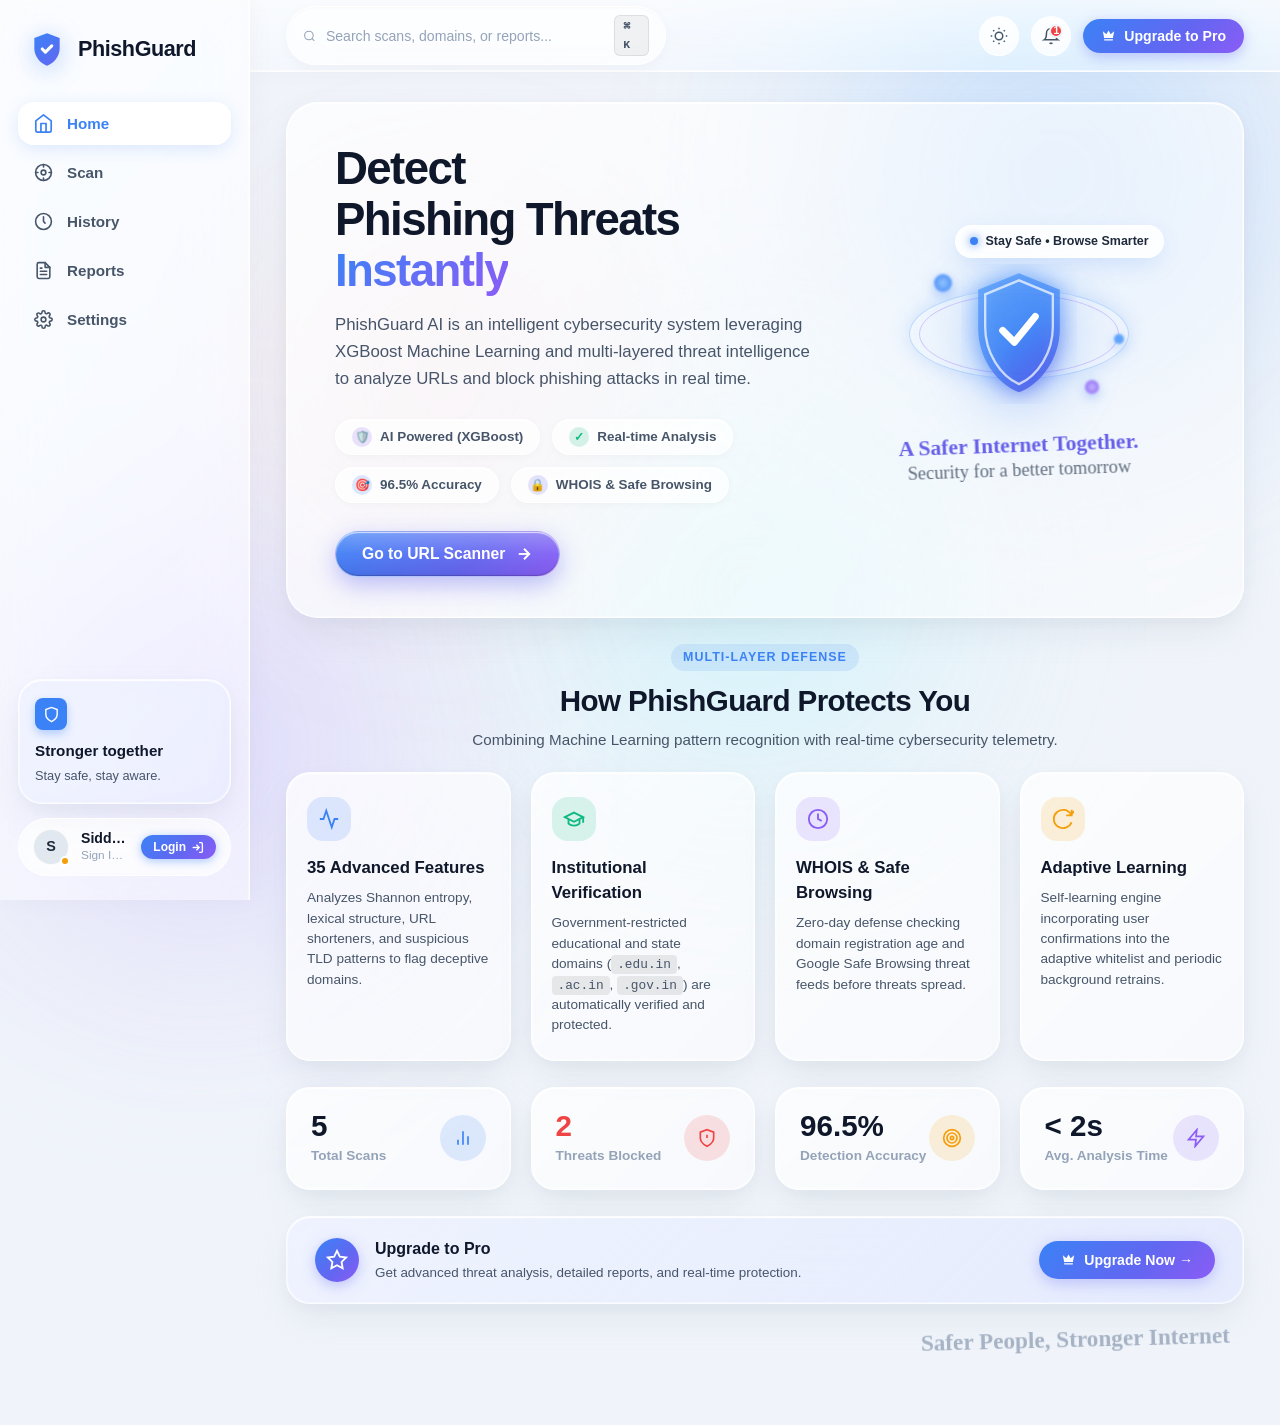
==== commit 6df58f2c: "Fix mobile and desktop-mode responsive layout: header, scanner, verdict badge, bottom nav" ====
--- a/frontend/index.html
+++ b/frontend/index.html
@@ -8,9 +8,9 @@
     <link rel="preconnect" href="https://fonts.googleapis.com">
     <link rel="preconnect" href="https://fonts.gstatic.com" crossorigin>
     <link href="https://fonts.googleapis.com/css2?family=Plus+Jakarta+Sans:wght@400;500;600;700;800&family=Caveat:wght@600;700&display=swap" rel="stylesheet">
-    <link rel="stylesheet" href="style.css?v=4.3">
-    <link rel="stylesheet" href="/assets/style.css?v=4.3">
-    <script src="script.js?v=4.3" defer></script>
+    <link rel="stylesheet" href="style.css?v=5.0">
+    <link rel="stylesheet" href="/assets/style.css?v=5.0">
+    <script src="script.js?v=5.0" defer></script>
 </head>
 <body>
     <!-- Ambient Luminous Background Orbs -->
@@ -127,6 +127,17 @@
         <main class="main-wrapper">
             <!-- Top App Header -->
             <header class="app-header">
+                <!-- Mobile Brand Logo (Visible on mobile screens) -->
+                <a href="#home" class="mobile-brand-logo" data-view="home">
+                    <div class="logo-shield">
+                        <svg viewBox="0 0 24 24" fill="none" xmlns="http://www.w3.org/2000/svg">
+                            <path d="M12 2L4 5V11.5C4 16.5 7.5 21 12 22.5C16.5 21 20 16.5 20 11.5V5L12 2Z" fill="url(#brand-shield-grad)"/>
+                            <path d="M9 12L11 14L15 10" stroke="white" stroke-width="2" stroke-linecap="round" stroke-linejoin="round"/>
+                        </svg>
+                    </div>
+                    <span class="mobile-brand-text">PhishGuard</span>
+                </a>
+
                 <div class="search-box">
                     <svg class="search-icon" width="16" height="16" viewBox="0 0 24 24" fill="none" stroke="currentColor" stroke-width="2">
                         <circle cx="11" cy="11" r="8"/>
@@ -165,11 +176,16 @@
                     </button>
 
                     <!-- Upgrade to Pro -->
-                    <button class="upgrade-btn-header" id="upgrade-header-btn">
+                    <button class="upgrade-btn-header" id="upgrade-header-btn" title="Upgrade to Pro">
                         <svg width="15" height="15" viewBox="0 0 24 24" fill="currentColor">
                             <path d="M5 16L3 5l5.5 5L12 4l3.5 6L21 5l-2 11H5zm14 3c0 .6-.4 1-1 1H6c-.6 0-1-.4-1-1v-1h14v1z"/>
                         </svg>
-                        <span>Upgrade to Pro</span>
+                        <span class="upgrade-btn-text">Upgrade to Pro</span>
+                    </button>
+
+                    <!-- Mobile Profile / Auth Button (Visible on mobile screens) -->
+                    <button class="mobile-auth-btn" id="mobile-auth-btn" type="button" title="Account / Sign In">
+                        <span id="mobile-avatar">S</span>
                     </button>
                 </div>
             </header>
@@ -391,20 +407,22 @@
 
                         <!-- Single URL Input Bar (No Email, Message, File buttons) -->
                         <div class="scanner-input-wrapper">
-                            <div class="input-icon-slot">
-                                <svg width="20" height="20" viewBox="0 0 24 24" fill="none" stroke="currentColor" stroke-width="2">
-                                    <path d="M10 13a5 5 0 0 0 7.54.54l3-3a5 5 0 0 0-7.07-7.07l-1.72 1.71"/>
-                                    <path d="M14 11a5 5 0 0 0-7.54-.54l-3 3a5 5 0 0 0 7.07 7.07l1.71-1.71"/>
-                                </svg>
-                            </div>
-                            <input 
-                                type="text" 
-                                id="scanner-input" 
-                                class="scanner-input-field" 
-                                placeholder="Enter a URL to analyze (e.g. https://example.com)"
-                                autocomplete="off"
-                                spellcheck="false"
-                            >
+                            <div class="scanner-input-inner">
+                                <div class="input-icon-slot">
+                                    <svg width="20" height="20" viewBox="0 0 24 24" fill="none" stroke="currentColor" stroke-width="2">
+                                        <path d="M10 13a5 5 0 0 0 7.54.54l3-3a5 5 0 0 0-7.07-7.07l-1.72 1.71"/>
+                                        <path d="M14 11a5 5 0 0 0-7.54-.54l-3 3a5 5 0 0 0 7.07 7.07l1.71-1.71"/>
+                                    </svg>
+                                </div>
+                                <input 
+                                    type="text" 
+                                    id="scanner-input" 
+                                    class="scanner-input-field" 
+                                    placeholder="Enter a URL to analyze (e.g. https://example.com)"
+                                    autocomplete="off"
+                                    spellcheck="false"
+                                >
+                            </div>
                             <button id="analyze-btn" class="analyze-gradient-btn">
                                 <span class="btn-spinner"></span>
                                 <span class="btn-content">
--- a/frontend/style.css
+++ b/frontend/style.css
@@ -1,28 +1,103 @@
+/* ==========================================================================
+   PhishGuard AI — Modular Glassmorphic Dashboard Design System
+   ========================================================================== */
 
 :root {
-    --bg-primary: #050505;
-    --bg-secondary: #0a0a0a;
-    --bg-card: rgba(20, 20, 20, 0.6);
-    --bg-glass: rgba(255, 255, 255, 0.03);
-    --accent-red: #ff2d2d;
-    --accent-red-glow: rgba(255, 45, 45, 0.3);
-    --accent-red-light: #ff5555;
-    --text-primary: #ffffff;
-    --text-secondary: #a0a0a0;
-    --text-muted: #666666;
-    --border-color: rgba(255, 255, 255, 0.08);
-    --border-glow: rgba(255, 45, 45, 0.2);
-    --success: #00c853;
-    --warning: #ffab00;
-    --danger: #ff2d2d;
-    --font-primary: 'Segoe UI', system-ui, -apple-system, sans-serif;
-    --font-mono: 'SF Mono', 'Fira Code', monospace;
-    --transition: all 0.3s cubic-bezier(0.4, 0, 0.2, 1);
-    --shadow-glow: 0 0 40px rgba(255, 45, 45, 0.1);
-    --shadow-card: 0 8px 32px rgba(0, 0, 0, 0.4);
-}
-
-/* Reset & Base */
+    /* Color Palette - Light Mode */
+    --bg-page: #F0F4FA;
+    --bg-mesh-1: rgba(147, 197, 253, 0.8);
+    --bg-mesh-2: rgba(196, 181, 253, 0.75);
+    --bg-mesh-3: rgba(165, 243, 252, 0.7);
+    --bg-mesh-4: rgba(253, 164, 175, 0.4);
+
+    /* iOS Liquid Glass Materials - Light Mode */
+    --card-bg: linear-gradient(135deg, rgba(255, 255, 255, 0.75) 0%, rgba(255, 255, 255, 0.45) 100%);
+    --card-bg-solid: #FFFFFF;
+    --card-border: rgba(255, 255, 255, 0.75);
+    --card-border-subtle: rgba(255, 255, 255, 0.5);
+    --card-shadow: 0 16px 36px -6px rgba(148, 163, 184, 0.2),
+                   0 4px 14px -2px rgba(148, 163, 184, 0.08),
+                   inset 0 1px 1px 0 rgba(255, 255, 255, 0.95),
+                   inset 0 0 0 1px rgba(255, 255, 255, 0.35);
+    --card-shadow-hover: 0 24px 48px -8px rgba(99, 102, 241, 0.2),
+                         0 8px 20px -4px rgba(148, 163, 184, 0.12),
+                         inset 0 1px 1.5px 0 rgba(255, 255, 255, 1),
+                         inset 0 0 0 1px rgba(255, 255, 255, 0.5);
+
+    --glass-blur: blur(28px) saturate(190%);
+    --glass-blur-heavy: blur(40px) saturate(210%);
+    --glass-specular: inset 0 1px 1px 0 rgba(255, 255, 255, 0.95), inset 0 0 0 1px rgba(255, 255, 255, 0.35);
+
+    --text-primary: #0F172A;
+    --text-secondary: #475569;
+    --text-muted: #94A3B8;
+
+    --brand-primary: #3B82F6;
+    --brand-indigo: #6366F1;
+    --brand-purple: #8B5CF6;
+    --brand-gradient: linear-gradient(135deg, #3B82F6 0%, #6366F1 60%, #8B5CF6 100%);
+    --brand-gradient-hover: linear-gradient(135deg, #2563EB 0%, #4F46E5 60%, #7C3AED 100%);
+
+    --success: #10B981;
+    --success-bg: rgba(16, 185, 129, 0.14);
+    --success-text: #059669;
+
+    --danger: #EF4444;
+    --danger-bg: rgba(239, 68, 68, 0.14);
+    --danger-text: #DC2626;
+
+    --warning: #F59E0B;
+    --warning-bg: rgba(245, 158, 11, 0.14);
+    --warning-text: #D97706;
+
+    --sidebar-width: 250px;
+    --header-height: 72px;
+    --radius-sm: 10px;
+    --radius-md: 16px;
+    --radius-lg: 24px;
+    --radius-xl: 32px;
+    --radius-full: 9999px;
+
+    --transition: all 0.25s cubic-bezier(0.16, 1, 0.3, 1);
+    --transition-fast: all 0.18s cubic-bezier(0.16, 1, 0.3, 1);
+    --transition-smooth: all 0.38s cubic-bezier(0.16, 1, 0.3, 1);
+    --transition-spring: transform 0.35s cubic-bezier(0.34, 1.56, 0.64, 1), box-shadow 0.35s cubic-bezier(0.16, 1, 0.3, 1);
+}
+
+[data-theme="dark"] {
+    --bg-page: #080C14;
+    --bg-mesh-1: rgba(37, 99, 235, 0.45);
+    --bg-mesh-2: rgba(124, 58, 237, 0.38);
+    --bg-mesh-3: rgba(6, 182, 212, 0.32);
+    --bg-mesh-4: rgba(244, 63, 94, 0.25);
+
+    /* iOS Liquid Glass Materials - Dark Mode */
+    --card-bg: linear-gradient(135deg, rgba(255, 255, 255, 0.08) 0%, rgba(255, 255, 255, 0.03) 100%);
+    --card-bg-solid: #101726;
+    --card-border: rgba(255, 255, 255, 0.14);
+    --card-border-subtle: rgba(255, 255, 255, 0.08);
+    --card-shadow: 0 16px 40px -8px rgba(0, 0, 0, 0.65),
+                   0 4px 16px -2px rgba(0, 0, 0, 0.45),
+                   inset 0 1px 1px 0 rgba(255, 255, 255, 0.2),
+                   inset 0 0 0 1px rgba(255, 255, 255, 0.05);
+    --card-shadow-hover: 0 24px 52px -8px rgba(99, 102, 241, 0.32),
+                         0 8px 24px -4px rgba(0, 0, 0, 0.55),
+                         inset 0 1px 1.5px 0 rgba(255, 255, 255, 0.3),
+                         inset 0 0 0 1px rgba(255, 255, 255, 0.08);
+
+    --glass-blur: blur(32px) saturate(210%);
+    --glass-blur-heavy: blur(45px) saturate(230%);
+    --glass-specular: inset 0 1px 1px 0 rgba(255, 255, 255, 0.2), inset 0 0 0 1px rgba(255, 255, 255, 0.05);
+
+    --text-primary: #F8FAFC;
+    --text-secondary: #94A3B8;
+    --text-muted: #64748B;
+}
+
+/* ==========================================================================
+   RESET & BASE STYLES
+   ========================================================================== */
+
 *, *::before, *::after {
     margin: 0;
     padding: 0;
@@ -34,1103 +109,3589 @@
 }
 
 body {
-    font-family: var(--font-primary);
-    background-color: var(--bg-primary);
+    font-family: 'Plus Jakarta Sans', -apple-system, BlinkMacSystemFont, sans-serif;
+    background-color: var(--bg-page);
     color: var(--text-primary);
-    line-height: 1.6;
+    min-height: 100vh;
     overflow-x: hidden;
+    position: relative;
+    line-height: 1.5;
+    scroll-behavior: smooth;
+    transition: background-color 0.4s cubic-bezier(0.16, 1, 0.3, 1), color 0.3s ease;
+}
+
+/* Ambient luminous background orbs */
+.ambient-glow {
+    position: fixed;
+    border-radius: 50%;
+    filter: blur(100px);
+    pointer-events: none;
+    z-index: 0;
+    opacity: 0.75;
+    will-change: transform;
+}
+
+.glow-1 {
+    width: 650px;
+    height: 650px;
+    top: -150px;
+    right: -100px;
+    background: radial-gradient(circle, var(--bg-mesh-1) 0%, rgba(255,255,255,0) 70%);
+    animation: ambient-drift-1 22s ease-in-out infinite alternate;
+}
+
+.glow-2 {
+    width: 600px;
+    height: 600px;
+    bottom: -150px;
+    left: -100px;
+    background: radial-gradient(circle, var(--bg-mesh-2) 0%, rgba(255,255,255,0) 70%);
+    animation: ambient-drift-2 26s ease-in-out infinite alternate;
+}
+
+.glow-3 {
+    width: 550px;
+    height: 550px;
+    top: 35%;
+    right: 20%;
+    background: radial-gradient(circle, var(--bg-mesh-3) 0%, rgba(255,255,255,0) 70%);
+    animation: ambient-drift-3 19s ease-in-out infinite alternate;
+}
+
+.glow-4 {
+    width: 500px;
+    height: 500px;
+    top: 15%;
+    left: 15%;
+    background: radial-gradient(circle, var(--bg-mesh-4) 0%, rgba(255,255,255,0) 70%);
+    animation: ambient-drift-1 25s ease-in-out infinite alternate;
+}
+
+/* ==========================================================================
+   APP SHELL LAYOUT
+   ========================================================================== */
+
+.app-layout {
+    display: flex;
     min-height: 100vh;
-}
-
-a {
+    position: relative;
+    z-index: 1;
+}
+
+/* ==========================================================================
+   SIDEBAR
+   ========================================================================== */
+
+.sidebar {
+    width: var(--sidebar-width);
+    height: 100vh;
+    position: sticky;
+    top: 0;
+    padding: 24px 18px;
+    display: flex;
+    flex-direction: column;
+    justify-content: space-between;
+    background: var(--card-bg);
+    backdrop-filter: var(--glass-blur);
+    -webkit-backdrop-filter: var(--glass-blur);
+    border-right: 1px solid var(--card-border);
+    box-shadow: 4px 0 24px rgba(0, 0, 0, 0.03), inset -1px 0 1px 0 rgba(255, 255, 255, 0.4);
+    z-index: 20;
+    transition: var(--transition);
+}
+
+[data-theme="dark"] .sidebar {
+    background: var(--card-bg);
+    box-shadow: 4px 0 30px rgba(0, 0, 0, 0.5), inset -1px 0 1px 0 rgba(255, 255, 255, 0.06);
+}
+
+.brand-logo {
+    display: flex;
+    align-items: center;
+    gap: 12px;
     text-decoration: none;
-    color: inherit;
+    color: var(--text-primary);
+    font-weight: 800;
+    font-size: 1.35rem;
+    letter-spacing: -0.02em;
+    padding: 6px 10px;
+    margin-bottom: 28px;
+}
+
+.logo-shield {
+    width: 38px;
+    height: 38px;
+    display: flex;
+    align-items: center;
+    justify-content: center;
+    filter: drop-shadow(0 4px 12px rgba(59, 130, 246, 0.35));
+}
+
+.logo-shield svg {
+    width: 100%;
+    height: 100%;
+}
+
+.nav-menu {
+    display: flex;
+    flex-direction: column;
+    gap: 6px;
+}
+
+.nav-item {
+    display: flex;
+    align-items: center;
+    gap: 14px;
+    padding: 12px 16px;
+    border-radius: var(--radius-md);
+    background: transparent;
+    border: none;
+    color: var(--text-secondary);
+    font-weight: 600;
+    font-size: 0.95rem;
+    font-family: inherit;
+    cursor: pointer;
+    text-align: left;
+    width: 100%;
+    transition: color 0.25s cubic-bezier(0.16, 1, 0.3, 1),
+                background 0.25s cubic-bezier(0.16, 1, 0.3, 1),
+                transform 0.25s cubic-bezier(0.16, 1, 0.3, 1),
+                box-shadow 0.25s cubic-bezier(0.16, 1, 0.3, 1);
+    will-change: transform, background;
+}
+
+.nav-item .nav-icon {
+    width: 19px;
+    height: 19px;
+    transition: transform 0.25s cubic-bezier(0.34, 1.56, 0.64, 1), color 0.25s ease;
+}
+
+.nav-item:hover {
+    color: var(--brand-primary);
+    background: rgba(255, 255, 255, 0.65);
+    transform: translateX(4px);
+}
+
+.nav-item:hover .nav-icon {
+    transform: scale(1.12);
+}
+
+.nav-item:active {
+    transform: scale(0.98);
+}
+
+[data-theme="dark"] .nav-item:hover {
+    background: rgba(255, 255, 255, 0.06);
+}
+
+.nav-item.active {
+    color: var(--brand-primary);
+    background: rgba(255, 255, 255, 0.92);
+    box-shadow: 0 4px 18px -2px rgba(59, 130, 246, 0.2), inset 0 0 0 1px rgba(255, 255, 255, 0.9);
+}
+
+.nav-item.active .nav-icon {
+    transform: scale(1.08);
+}
+
+[data-theme="dark"] .nav-item.active {
+    background: rgba(30, 41, 59, 0.8);
+    box-shadow: 0 4px 16px -2px rgba(0, 0, 0, 0.4), inset 0 0 0 1px rgba(255, 255, 255, 0.1);
+}
+
+/* Sidebar Floating Info Card */
+.sidebar-bottom {
+    display: flex;
+    flex-direction: column;
+    gap: 14px;
+}
+
+.sidebar-info-card {
+    background: linear-gradient(135deg, rgba(238, 242, 255, 0.75) 0%, rgba(224, 231, 255, 0.5) 100%);
+    backdrop-filter: blur(16px);
+    -webkit-backdrop-filter: blur(16px);
+    border: 1px solid var(--card-border);
+    border-radius: var(--radius-lg);
+    padding: 18px 16px;
+    text-align: left;
+    box-shadow: var(--card-shadow);
+    position: relative;
+    overflow: hidden;
+}
+
+[data-theme="dark"] .sidebar-info-card {
+    background: linear-gradient(135deg, rgba(30, 41, 59, 0.75) 0%, rgba(15, 23, 42, 0.6) 100%);
+}
+
+.info-shield-icon {
+    width: 32px;
+    height: 32px;
+    border-radius: 8px;
+    background: var(--brand-primary);
+    color: white;
+    display: flex;
+    align-items: center;
+    justify-content: center;
+    margin-bottom: 10px;
+    box-shadow: 0 4px 10px rgba(59, 130, 246, 0.35);
+}
+
+.info-shield-icon svg {
+    width: 17px;
+    height: 17px;
+}
+
+.sidebar-info-card h4 {
+    font-size: 0.95rem;
+    font-weight: 700;
+    color: var(--text-primary);
+    margin-bottom: 3px;
+}
+
+.sidebar-info-card p {
+    font-size: 0.8rem;
+    color: var(--text-secondary);
+}
+
+.user-profile-pill {
+    display: flex;
+    align-items: center;
+    gap: 12px;
+    padding: 10px 14px;
+    border-radius: var(--radius-full);
+    background: rgba(255, 255, 255, 0.6);
+    backdrop-filter: blur(12px);
+    border: 1px solid var(--card-border);
+    color: var(--text-primary);
+    cursor: pointer;
     transition: var(--transition);
 }
 
-button {
-    border: none;
-    outline: none;
-    cursor: pointer;
-    font-family: inherit;
-    transition: var(--transition);
-}
-
-input, textarea {
-    font-family: inherit;
-    outline: none;
-    border: none;
-    background: none;
-    color: var(--text-primary);
-}
-
-/* Scrollbar */
-::-webkit-scrollbar {
-    width: 6px;
-}
-
-::-webkit-scrollbar-track {
-    background: var(--bg-primary);
-}
-
-::-webkit-scrollbar-thumb {
-    background: var(--accent-red);
-    border-radius: 3px;
-}
-
-/* ============================================
-   NAVBAR
-   ============================================ */
-.navbar {
-    position: fixed;
-    top: 0;
-    left: 0;
-    right: 0;
-    z-index: 1000;
-    padding: 1rem 2rem;
-    display: flex;
-    justify-content: space-between;
-    align-items: center;
-    background: rgba(5, 5, 5, 0.8);
-    backdrop-filter: blur(20px);
-    -webkit-backdrop-filter: blur(20px);
-    border-bottom: 1px solid var(--border-color);
-    transition: var(--transition);
-}
-
-.navbar.scrolled {
-    background: rgba(5, 5, 5, 0.95);
-    box-shadow: 0 4px 30px rgba(0, 0, 0, 0.3);
-}
-
-.nav-brand {
-    display: flex;
-    align-items: center;
-    gap: 0.75rem;
-    font-size: 1.5rem;
-    font-weight: 700;
-    letter-spacing: -0.5px;
-}
-
-.nav-brand .shield-icon {
+[data-theme="dark"] .user-profile-pill {
+    background: rgba(30, 41, 59, 0.6);
+}
+
+.user-profile-pill:hover {
+    background: rgba(255, 255, 255, 0.95);
+    box-shadow: var(--card-shadow);
+    transform: translateY(-1px);
+}
+
+[data-theme="dark"] .user-profile-pill:hover {
+    background: rgba(30, 41, 59, 0.9);
+}
+
+.user-avatar-wrapper {
+    position: relative;
+    display: inline-flex;
+    flex-shrink: 0;
+}
+
+.user-avatar {
     width: 36px;
     height: 36px;
-    background: linear-gradient(135deg, var(--accent-red), #ff5555);
-    border-radius: 8px;
+    border-radius: 50%;
+    background: #E2E8F0;
+    color: #1E293B;
+    font-weight: 800;
+    font-size: 0.9rem;
     display: flex;
     align-items: center;
     justify-content: center;
-    box-shadow: 0 0 20px var(--accent-red-glow);
-}
-
-.nav-brand .shield-icon svg {
+    border: 1.5px solid var(--card-border);
+}
+
+[data-theme="dark"] .user-avatar {
+    background: #334155;
+    color: #F8FAFC;
+}
+
+.avatar-status-dot {
+    position: absolute;
+    bottom: -1px;
+    right: -1px;
+    width: 10px;
+    height: 10px;
+    border-radius: 50%;
+    border: 2px solid var(--card-bg-solid, #101726);
+    background: #F59E0B;
+    transition: var(--transition);
+}
+
+.avatar-status-dot.online {
+    background: #10B981;
+    box-shadow: 0 0 6px #10B981;
+}
+
+.user-meta {
+    flex: 1;
+    display: flex;
+    flex-direction: column;
+    min-width: 0;
+    overflow: hidden;
+}
+
+.user-name {
+    font-size: 0.88rem;
+    font-weight: 700;
+    line-height: 1.2;
+    white-space: nowrap;
+    overflow: hidden;
+    text-overflow: ellipsis;
+}
+
+.user-plan {
+    font-size: 0.74rem;
+    color: var(--text-muted);
+    white-space: nowrap;
+    overflow: hidden;
+    text-overflow: ellipsis;
+}
+
+.pill-auth-btn {
+    display: inline-flex;
+    align-items: center;
+    gap: 5px;
+    padding: 5px 12px;
+    border-radius: var(--radius-full);
+    font-family: inherit;
+    font-size: 0.75rem;
+    font-weight: 700;
+    border: none;
+    cursor: pointer;
+    white-space: nowrap;
+    transition: var(--transition-spring);
+    flex-shrink: 0;
+}
+
+.pill-auth-btn.login-state {
+    background: var(--brand-gradient);
+    color: #FFFFFF;
+    box-shadow: 0 2px 10px rgba(59, 130, 246, 0.45);
+}
+
+.pill-auth-btn.login-state:hover {
+    transform: scale(1.06);
+    box-shadow: 0 4px 14px rgba(59, 130, 246, 0.65);
+    background: var(--brand-gradient-hover);
+}
+
+.pill-auth-btn.account-state {
+    background: rgba(16, 185, 129, 0.16);
+    color: #34D399;
+    border: 1px solid rgba(16, 185, 129, 0.35);
+}
+
+.pill-auth-btn.account-state:hover {
+    background: rgba(16, 185, 129, 0.28);
+    border-color: rgba(16, 185, 129, 0.6);
+    transform: scale(1.06);
+}
+
+.user-chevron {
+    color: var(--text-muted);
+}
+
+/* ==========================================================================
+   TOP APP HEADER
+   ========================================================================== */
+
+.main-wrapper {
+    flex: 1;
+    display: flex;
+    flex-direction: column;
+    min-height: 100vh;
+    min-width: 0;
+}
+
+.app-header {
+    height: var(--header-height);
+    padding: 0 36px;
+    display: flex;
+    align-items: center;
+    justify-content: space-between;
+    border-bottom: 1px solid var(--card-border);
+    background: linear-gradient(180deg, rgba(255, 255, 255, 0.65) 0%, rgba(255, 255, 255, 0.35) 100%);
+    backdrop-filter: var(--glass-blur);
+    -webkit-backdrop-filter: var(--glass-blur);
+    position: sticky;
+    top: 0;
+    z-index: 10;
+    box-shadow: 0 4px 20px rgba(0, 0, 0, 0.02), inset 0 -1px 0 rgba(255, 255, 255, 0.6);
+}
+
+[data-theme="dark"] .app-header {
+    background: rgba(11, 15, 25, 0.7);
+}
+
+.search-box {
+    display: flex;
+    align-items: center;
+    gap: 10px;
+    background: rgba(255, 255, 255, 0.5);
+    backdrop-filter: blur(20px) saturate(190%);
+    -webkit-backdrop-filter: blur(20px) saturate(190%);
+    border: 1px solid rgba(255, 255, 255, 0.7);
+    padding: 8px 16px;
+    border-radius: var(--radius-full);
+    width: 380px;
+    box-shadow: inset 0 1px 2px rgba(0, 0, 0, 0.03), inset 0 1px 1px rgba(255, 255, 255, 0.9), 0 4px 14px rgba(0, 0, 0, 0.03);
+    transition: var(--transition-smooth);
+}
+
+[data-theme="dark"] .search-box {
+    background: rgba(255, 255, 255, 0.06);
+    border-color: rgba(255, 255, 255, 0.14);
+    box-shadow: inset 0 1px 2px rgba(0, 0, 0, 0.3), inset 0 1px 1px rgba(255, 255, 255, 0.15), 0 4px 14px rgba(0, 0, 0, 0.4);
+}
+
+.search-box:focus-within {
+    width: 440px;
+    background: rgba(255, 255, 255, 0.85);
+    border-color: rgba(59, 130, 246, 0.7);
+    box-shadow: 0 0 0 4px rgba(59, 130, 246, 0.18), inset 0 1px 2px rgba(0,0,0,0.02), inset 0 1px 1px rgba(255,255,255,1);
+}
+
+[data-theme="dark"] .search-box:focus-within {
+    background: rgba(255, 255, 255, 0.12);
+    border-color: rgba(59, 130, 246, 0.6);
+    box-shadow: 0 0 0 4px rgba(59, 130, 246, 0.25), inset 0 1px 2px rgba(0,0,0,0.3);
+}
+
+.search-box .search-icon {
+    color: var(--text-muted);
+}
+
+.search-box input {
+    border: none;
+    background: transparent;
+    outline: none;
+    font-size: 0.88rem;
+    color: var(--text-primary);
+    width: 100%;
+    font-family: inherit;
+}
+
+.search-box input::placeholder {
+    color: var(--text-muted);
+}
+
+.search-kbd {
+    font-size: 0.72rem;
+    font-weight: 700;
+    background: rgba(0, 0, 0, 0.05);
+    color: var(--text-secondary);
+    padding: 2px 8px;
+    border-radius: 6px;
+    border: 1px solid rgba(0, 0, 0, 0.08);
+}
+
+[data-theme="dark"] .search-kbd {
+    background: rgba(255, 255, 255, 0.1);
+    border-color: rgba(255, 255, 255, 0.12);
+}
+
+.header-actions {
+    display: flex;
+    align-items: center;
+    gap: 12px;
+}
+
+.theme-toggle-btn, .icon-action-btn {
+    width: 40px;
+    height: 40px;
+    border-radius: var(--radius-full);
+    background: rgba(255, 255, 255, 0.75);
+    backdrop-filter: blur(10px);
+    border: 1px solid var(--card-border);
+    display: flex;
+    align-items: center;
+    justify-content: center;
+    color: var(--text-secondary);
+    cursor: pointer;
+    position: relative;
+    transition: var(--transition);
+}
+
+[data-theme="dark"] .theme-toggle-btn,
+[data-theme="dark"] .icon-action-btn {
+    background: rgba(30, 41, 59, 0.65);
+}
+
+.theme-toggle-btn:hover, .icon-action-btn:hover {
+    color: var(--brand-primary);
+    transform: translateY(-2px);
+    box-shadow: 0 4px 12px rgba(0, 0, 0, 0.08);
+}
+
+.theme-toggle-btn .sun-icon { display: block; }
+.theme-toggle-btn .moon-icon { display: none; }
+
+[data-theme="dark"] .theme-toggle-btn .sun-icon { display: none; }
+[data-theme="dark"] .theme-toggle-btn .moon-icon { display: block; }
+
+.badge-dot {
+    position: absolute;
+    top: 7px;
+    right: 7px;
+    width: 14px;
+    height: 14px;
+    border-radius: 50%;
+    background: var(--danger);
+    color: white;
+    font-size: 0.65rem;
+    font-weight: 800;
+    display: flex;
+    align-items: center;
+    justify-content: center;
+    border: 2px solid var(--bg-page);
+}
+
+.upgrade-btn-header {
+    display: flex;
+    align-items: center;
+    gap: 8px;
+    padding: 9px 18px;
+    border-radius: var(--radius-full);
+    background: var(--brand-gradient);
+    color: white;
+    border: none;
+    font-weight: 700;
+    font-size: 0.88rem;
+    cursor: pointer;
+    box-shadow: 0 4px 14px rgba(99, 102, 241, 0.35);
+    transition: var(--transition);
+}
+
+.upgrade-btn-header:hover {
+    background: var(--brand-gradient-hover);
+    transform: translateY(-2px);
+    box-shadow: 0 6px 20px rgba(99, 102, 241, 0.45);
+}
+
+.mobile-brand-logo {
+    display: none;
+}
+
+.mobile-auth-btn {
+    display: none;
+}
+
+.scanner-input-inner {
+    display: flex;
+    align-items: center;
+    flex: 1;
+    min-width: 0;
+}
+
+/* ==========================================================================
+   VIEW ROUTING & CONTENT CONTAINER
+   ========================================================================== */
+
+.content-scrollable {
+    padding: 30px 36px 60px;
+    display: flex;
+    flex-direction: column;
+    gap: 26px;
+    max-width: 1350px;
+    margin: 0 auto;
+    width: 100%;
+}
+
+.view-section {
+    display: none;
+}
+
+.view-section.active {
+    display: flex;
+    flex-direction: column;
+    gap: 26px;
+    animation: viewFadeSlideIn 0.38s cubic-bezier(0.16, 1, 0.3, 1) forwards;
+    will-change: opacity, transform;
+}
+
+/* ==========================================================================
+   VIEW 1: HOME STYLES
+   ========================================================================== */
+
+.hero-glass-card {
+    background: var(--card-bg);
+    backdrop-filter: var(--glass-blur-heavy);
+    -webkit-backdrop-filter: var(--glass-blur-heavy);
+    border: 1px solid var(--card-border);
+    border-radius: var(--radius-xl);
+    padding: 40px 48px;
+    display: grid;
+    grid-template-columns: 1.15fr 0.85fr;
+    gap: 30px;
+    align-items: center;
+    box-shadow: var(--card-shadow);
+    position: relative;
+    overflow: hidden;
+    transition: var(--transition-smooth);
+}
+
+.hero-glass-card::before {
+    content: "";
+    position: absolute;
+    top: 0; left: 0; right: 0;
+    height: 1px;
+    background: linear-gradient(90deg, rgba(255, 255, 255, 0) 0%, rgba(255, 255, 255, 0.9) 30%, rgba(255, 255, 255, 0.9) 70%, rgba(255, 255, 255, 0) 100%);
+    pointer-events: none;
+}
+
+.hero-headline {
+    font-size: 2.85rem;
+    font-weight: 800;
+    line-height: 1.12;
+    letter-spacing: -0.035em;
+    color: var(--text-primary);
+    margin-bottom: 16px;
+}
+
+.gradient-text {
+    background: linear-gradient(135deg, #3B82F6 0%, #8B5CF6 100%);
+    -webkit-background-clip: text;
+    -webkit-text-fill-color: transparent;
+    display: inline-block;
+}
+
+.hero-subtext {
+    font-size: 1.05rem;
+    color: var(--text-secondary);
+    max-width: 520px;
+    line-height: 1.6;
+    margin-bottom: 26px;
+}
+
+.hero-badges-row {
+    display: flex;
+    flex-wrap: wrap;
+    gap: 12px;
+}
+
+.badge-pill {
+    display: inline-flex;
+    align-items: center;
+    gap: 8px;
+    padding: 7px 16px;
+    border-radius: var(--radius-full);
+    background: rgba(255, 255, 255, 0.55);
+    backdrop-filter: blur(16px) saturate(180%);
+    -webkit-backdrop-filter: blur(16px) saturate(180%);
+    border: 1px solid rgba(255, 255, 255, 0.7);
+    font-size: 0.84rem;
+    font-weight: 600;
+    color: var(--text-secondary);
+    box-shadow: inset 0 1px 1px rgba(255, 255, 255, 0.9), 0 2px 8px rgba(0, 0, 0, 0.03);
+    transition: var(--transition-spring);
+}
+
+[data-theme="dark"] .badge-pill {
+    background: rgba(255, 255, 255, 0.07);
+    border-color: rgba(255, 255, 255, 0.12);
+    box-shadow: inset 0 1px 1px rgba(255, 255, 255, 0.15), 0 2px 8px rgba(0, 0, 0, 0.3);
+}
+
+.badge-pill:hover {
+    transform: translateY(-2px);
+    color: var(--brand-primary);
+    box-shadow: 0 4px 12px rgba(59, 130, 246, 0.12);
+}
+
+.badge-icon {
     width: 20px;
     height: 20px;
-    fill: white;
-}
-
-.nav-links {
-    display: flex;
-    align-items: center;
-    gap: 2.5rem;
-    list-style: none;
-}
-
-.nav-links a {
+    border-radius: 50%;
+    display: flex;
+    align-items: center;
+    justify-content: center;
+    font-size: 0.75rem;
+}
+
+.purple-bg { background: rgba(139, 92, 246, 0.18); color: #8B5CF6; }
+.green-bg { background: rgba(16, 185, 129, 0.18); color: #10B981; font-weight: 800; }
+.blue-bg { background: rgba(59, 130, 246, 0.18); color: #3B82F6; }
+.indigo-bg { background: rgba(99, 102, 241, 0.18); color: #6366F1; }
+
+.launch-scan-btn {
+    display: inline-flex;
+    align-items: center;
+    gap: 10px;
+    padding: 13px 26px;
+    border-radius: var(--radius-full);
+    background: linear-gradient(180deg, rgba(255, 255, 255, 0.28) 0%, rgba(255, 255, 255, 0.05) 50%, rgba(0, 0, 0, 0.06) 100%), var(--brand-gradient);
+    color: white;
+    border: 1px solid rgba(255, 255, 255, 0.4);
+    font-weight: 700;
+    font-size: 0.98rem;
+    cursor: pointer;
+    box-shadow: inset 0 1px 1px 0 rgba(255, 255, 255, 0.7), inset 0 -1px 1px 0 rgba(0, 0, 0, 0.2), 0 8px 24px rgba(99, 102, 241, 0.42);
+    transition: transform 0.35s cubic-bezier(0.34, 1.56, 0.64, 1),
+                box-shadow 0.35s cubic-bezier(0.16, 1, 0.3, 1),
+                background 0.3s ease;
+    will-change: transform, box-shadow;
+}
+
+.launch-scan-btn:hover {
+    background: var(--brand-gradient-hover);
+    transform: translateY(-2px) scale(1.02);
+    box-shadow: 0 8px 28px rgba(99, 102, 241, 0.52);
+}
+
+.launch-scan-btn:active {
+    transform: translateY(1px) scale(0.98);
+}
+
+.launch-scan-btn svg {
+    transition: transform 0.25s cubic-bezier(0.16, 1, 0.3, 1);
+}
+
+.launch-scan-btn:hover svg {
+    transform: translateX(4px);
+}
+
+/* 3D Security Graphic on Hero Right */
+.hero-right {
+    display: flex;
+    justify-content: center;
+    align-items: center;
+    position: relative;
+}
+
+.shield-3d-wrapper {
+    position: relative;
+    width: 320px;
+    height: 270px;
+    display: flex;
+    flex-direction: column;
+    align-items: center;
+    justify-content: center;
+}
+
+.floating-pill-top {
+    position: absolute;
+    top: 0;
+    right: 15px;
+    display: inline-flex;
+    align-items: center;
+    gap: 8px;
+    padding: 6px 14px;
+    border-radius: var(--radius-full);
+    background: rgba(255, 255, 255, 0.85);
+    backdrop-filter: blur(16px);
+    border: 1px solid var(--card-border);
+    font-size: 0.78rem;
+    font-weight: 700;
+    color: #1E293B;
+    box-shadow: 0 8px 24px -4px rgba(59, 130, 246, 0.2);
+    z-index: 5;
+    animation: float-gentle 4s ease-in-out infinite;
+}
+
+[data-theme="dark"] .floating-pill-top {
+    background: rgba(30, 41, 59, 0.85);
+    color: #F8FAFC;
+}
+
+.dot-pulse {
+    width: 8px;
+    height: 8px;
+    border-radius: 50%;
+    background: #3B82F6;
+    box-shadow: 0 0 10px #3B82F6;
+    animation: pulse-glow 2s infinite;
+}
+
+.shield-3d-core {
+    position: relative;
+    width: 170px;
+    height: 170px;
+    display: flex;
+    align-items: center;
+    justify-content: center;
+    margin-top: 10px;
+}
+
+.shield-glass-body {
+    width: 120px;
+    height: 140px;
+    z-index: 3;
+    animation: float-core 5s ease-in-out infinite alternate;
+}
+
+.shield-svg {
+    width: 120px;
+    height: 140px;
+    filter: drop-shadow(0 14px 28px rgba(59, 130, 246, 0.4));
+}
+
+.orbit-ring {
+    position: absolute;
+    border-radius: 50%;
+    border: 1.5px solid rgba(96, 165, 250, 0.35);
+    pointer-events: none;
+}
+
+.ring-1 {
+    width: 220px;
+    height: 90px;
+    box-shadow: 0 0 20px rgba(59, 130, 246, 0.2);
+    animation: orbit-rotate-1 20s linear infinite;
+    will-change: transform;
+}
+
+.ring-2 {
+    width: 200px;
+    height: 80px;
+    border-color: rgba(139, 92, 246, 0.3);
+    animation: orbit-rotate-2 26s linear infinite;
+    will-change: transform;
+}
+
+.floating-orb {
+    position: absolute;
+    border-radius: 50%;
+    filter: blur(1px);
+    box-shadow: 0 4px 12px rgba(59, 130, 246, 0.4);
+}
+
+.orb-1 {
+    width: 18px;
+    height: 18px;
+    background: radial-gradient(circle, #93C5FD 0%, #3B82F6 100%);
+    top: 25px;
+    left: 0;
+    animation: float-gentle 5s infinite;
+}
+
+.orb-2 {
+    width: 14px;
+    height: 14px;
+    background: radial-gradient(circle, #C4B5FD 0%, #8B5CF6 100%);
+    bottom: 25px;
+    right: 5px;
+    animation: float-gentle 6s infinite reverse;
+}
+
+.orb-3 {
+    width: 10px;
+    height: 10px;
+    background: #60A5FA;
+    top: 50%;
+    right: -20px;
+    animation: float-gentle 4s infinite;
+}
+
+.handwritten-motto {
+    margin-top: 14px;
+    display: flex;
+    flex-direction: column;
+    align-items: center;
+    font-family: 'Caveat', cursive;
+    color: var(--text-secondary);
+    opacity: 0.85;
+    line-height: 1.2;
+    transform: rotate(-2deg);
+}
+
+.handwritten-motto span {
+    font-size: 1.35rem;
+    font-weight: 700;
+    color: #4F46E5;
+}
+
+[data-theme="dark"] .handwritten-motto span {
+    color: #818CF8;
+}
+
+.handwritten-motto em {
+    font-size: 1.15rem;
+    font-style: normal;
+}
+
+/* Capabilities Section */
+.capabilities-section {
+    display: flex;
+    flex-direction: column;
+    gap: 20px;
+}
+
+.section-title-wrap {
+    text-align: center;
+    max-width: 600px;
+    margin: 0 auto;
+}
+
+.pill-label {
+    font-size: 0.78rem;
+    font-weight: 700;
+    text-transform: uppercase;
+    letter-spacing: 0.08em;
+    color: var(--brand-primary);
+    background: rgba(59, 130, 246, 0.12);
+    padding: 4px 12px;
+    border-radius: var(--radius-full);
+    display: inline-block;
+    margin-bottom: 8px;
+}
+
+.section-title-wrap h2 {
+    font-size: 1.85rem;
+    font-weight: 800;
+    letter-spacing: -0.02em;
+    margin-bottom: 6px;
+}
+
+.section-title-wrap p {
     font-size: 0.95rem;
-    font-weight: 500;
     color: var(--text-secondary);
-    position: relative;
-}
-
-.nav-links a::after {
-    content: '';
-    position: absolute;
-    bottom: -4px;
-    left: 0;
-    width: 0;
-    height: 2px;
-    background: var(--accent-red);
+}
+
+.capabilities-grid {
+    display: grid;
+    grid-template-columns: repeat(4, 1fr);
+    gap: 20px;
+}
+
+.cap-card {
+    background: var(--card-bg);
+    backdrop-filter: blur(20px);
+    border: 1px solid var(--card-border);
+    border-radius: var(--radius-lg);
+    padding: 24px 20px;
+    box-shadow: var(--card-shadow);
     transition: var(--transition);
-    box-shadow: 0 0 10px var(--accent-red-glow);
-}
-
-.nav-links a:hover {
-    color: var(--text-primary);
-}
-
-.nav-links a:hover::after {
-    width: 100%;
-}
-
-.nav-login-btn {
-    padding: 0.6rem 1.5rem;
-    background: linear-gradient(135deg, var(--accent-red), #ff4444);
-    color: white;
-    border-radius: 8px;
-    font-weight: 600;
-    font-size: 0.9rem;
-    box-shadow: 0 4px 15px rgba(255, 45, 45, 0.3);
-    border: 1px solid rgba(255, 255, 255, 0.1);
-}
-
-.nav-login-btn:hover {
-    transform: translateY(-2px);
-    box-shadow: 0 6px 25px rgba(255, 45, 45, 0.4);
-}
-
-.mobile-menu-btn {
-    display: none;
-    background: none;
-    color: var(--text-primary);
-    font-size: 1.5rem;
-}
-
-/* ============================================
-   HERO SECTION
-   ============================================ */
-.hero {
-    min-height: 100vh;
-    display: flex;
-    flex-direction: column;
+}
+
+.cap-card:hover {
+    transform: translateY(-4px);
+    box-shadow: var(--card-shadow-hover);
+}
+
+.cap-icon-box {
+    width: 44px;
+    height: 44px;
+    border-radius: var(--radius-md);
+    display: flex;
     align-items: center;
     justify-content: center;
-    padding: 8rem 2rem 4rem;
+    margin-bottom: 14px;
+}
+
+.cap-icon-box.blue { background: rgba(59, 130, 246, 0.15); color: #3B82F6; }
+.cap-icon-box.green { background: rgba(16, 185, 129, 0.15); color: #10B981; }
+.cap-icon-box.purple { background: rgba(139, 92, 246, 0.15); color: #8B5CF6; }
+.cap-icon-box.orange { background: rgba(245, 158, 11, 0.15); color: #F59E0B; }
+
+.cap-card h3 {
+    font-size: 1.05rem;
+    font-weight: 700;
+    margin-bottom: 8px;
+}
+
+.cap-card p {
+    font-size: 0.85rem;
+    color: var(--text-secondary);
+    line-height: 1.5;
+}
+
+.cap-card code {
+    background: rgba(0, 0, 0, 0.08);
+    padding: 2px 6px;
+    border-radius: 4px;
+    font-size: 0.8rem;
+    font-family: monospace;
+}
+
+[data-theme="dark"] .cap-card code {
+    background: rgba(255, 255, 255, 0.1);
+}
+
+/* ==========================================================================
+   VIEW 2: SCAN STYLES
+   ========================================================================== */
+
+.scanner-glass-card {
+    background: var(--card-bg);
+    backdrop-filter: var(--glass-blur-heavy);
+    -webkit-backdrop-filter: var(--glass-blur-heavy);
+    border: 1px solid var(--card-border);
+    border-radius: var(--radius-xl);
+    padding: 32px 38px;
+    box-shadow: var(--card-shadow);
+    transition: var(--transition-smooth);
     position: relative;
     overflow: hidden;
 }
 
-.hero::before {
-    content: '';
+.scanner-glass-card::before {
+    content: "";
     position: absolute;
-    top: 50%;
-    left: 50%;
-    transform: translate(-50%, -50%);
-    width: 600px;
-    height: 600px;
-    background: radial-gradient(circle, rgba(255, 45, 45, 0.08) 0%, transparent 70%);
+    top: 0; left: 0; right: 0;
+    height: 1px;
+    background: linear-gradient(90deg, rgba(255, 255, 255, 0) 0%, rgba(255, 255, 255, 0.85) 40%, rgba(255, 255, 255, 0.85) 60%, rgba(255, 255, 255, 0) 100%);
     pointer-events: none;
 }
 
-.hero-content {
-    text-align: center;
-    max-width: 800px;
-    margin-bottom: 3rem;
-    position: relative;
-    z-index: 1;
-}
-
-.hero-badge {
+.scanner-header-row {
+    display: flex;
+    justify-content: space-between;
+    align-items: center;
+    margin-bottom: 22px;
+}
+
+.scanner-card-title {
+    font-size: 1.45rem;
+    font-weight: 800;
+    letter-spacing: -0.02em;
+    margin-bottom: 4px;
+}
+
+.scanner-card-subtitle {
+    font-size: 0.9rem;
+    color: var(--text-secondary);
+}
+
+.scanner-status-chip {
     display: inline-flex;
     align-items: center;
-    gap: 0.5rem;
-    padding: 0.5rem 1rem;
-    background: rgba(255, 45, 45, 0.1);
-    border: 1px solid var(--border-glow);
-    border-radius: 50px;
-    font-size: 0.85rem;
-    color: var(--accent-red-light);
-    margin-bottom: 1.5rem;
-    font-weight: 500;
-}
-
-.hero-badge .pulse {
+    gap: 8px;
+    padding: 6px 14px;
+    border-radius: var(--radius-full);
+    background: var(--success-bg);
+    color: var(--success-text);
+    font-size: 0.82rem;
+    font-weight: 700;
+}
+
+.pulse-dot {
     width: 8px;
     height: 8px;
-    background: var(--accent-red);
     border-radius: 50%;
-    animation: pulse 2s infinite;
-}
-
-@keyframes pulse {
-    0%, 100% { opacity: 1; transform: scale(1); }
-    50% { opacity: 0.5; transform: scale(1.2); }
-}
-
-.hero-title {
-    font-size: clamp(2.5rem, 5vw, 4rem);
+    background: var(--success);
+    box-shadow: 0 0 8px var(--success);
+    animation: pulse-glow 2s infinite;
+}
+
+.scanner-input-wrapper {
+    display: flex;
+    align-items: center;
+    background: linear-gradient(135deg, rgba(255, 255, 255, 0.75) 0%, rgba(255, 255, 255, 0.45) 100%);
+    backdrop-filter: blur(24px) saturate(200%);
+    -webkit-backdrop-filter: blur(24px) saturate(200%);
+    border: 1px solid rgba(255, 255, 255, 0.85);
+    border-radius: var(--radius-full);
+    padding: 6px 8px 6px 22px;
+    box-shadow: inset 0 1px 2px rgba(0, 0, 0, 0.03), inset 0 1px 1px rgba(255, 255, 255, 1), 0 8px 24px rgba(0, 0, 0, 0.04);
+    transition: var(--transition-smooth);
+}
+
+[data-theme="dark"] .scanner-input-wrapper {
+    background: linear-gradient(135deg, rgba(255, 255, 255, 0.08) 0%, rgba(255, 255, 255, 0.03) 100%);
+    border-color: rgba(255, 255, 255, 0.15);
+    box-shadow: inset 0 1px 2px rgba(0, 0, 0, 0.3), inset 0 1px 1px rgba(255, 255, 255, 0.18), 0 8px 24px rgba(0, 0, 0, 0.4);
+}
+
+.scanner-input-wrapper:focus-within {
+    border-color: rgba(59, 130, 246, 0.65);
+    box-shadow: 0 0 0 4px rgba(59, 130, 246, 0.2), inset 0 1px 1px rgba(255, 255, 255, 1), 0 12px 32px rgba(59, 130, 246, 0.16);
+    background: rgba(255, 255, 255, 0.9);
+}
+
+[data-theme="dark"] .scanner-input-wrapper:focus-within {
+    background: rgba(255, 255, 255, 0.12);
+    border-color: rgba(59, 130, 246, 0.6);
+    box-shadow: 0 0 0 4px rgba(59, 130, 246, 0.25), inset 0 1px 2px rgba(0, 0, 0, 0.3);
+}
+
+.input-icon-slot {
+    color: var(--text-muted);
+    display: flex;
+    align-items: center;
+    margin-right: 12px;
+}
+
+.scanner-input-field {
+    flex: 1;
+    border: none;
+    background: transparent;
+    outline: none;
+    font-size: 1rem;
+    font-family: inherit;
+    color: var(--text-primary);
+}
+
+.scanner-input-field::placeholder {
+    color: var(--text-muted);
+}
+
+.analyze-gradient-btn {
+    display: flex;
+    align-items: center;
+    justify-content: center;
+    gap: 8px;
+    padding: 13px 26px;
+    border-radius: var(--radius-full);
+    background: linear-gradient(180deg, rgba(255, 255, 255, 0.28) 0%, rgba(255, 255, 255, 0.05) 50%, rgba(0, 0, 0, 0.06) 100%), var(--brand-gradient);
+    color: white;
+    border: 1px solid rgba(255, 255, 255, 0.4);
+    font-weight: 700;
+    font-size: 0.94rem;
+    cursor: pointer;
+    box-shadow: inset 0 1px 1px 0 rgba(255, 255, 255, 0.7), inset 0 -1px 1px 0 rgba(0, 0, 0, 0.2), 0 8px 24px rgba(99, 102, 241, 0.4);
+    transition: transform 0.35s cubic-bezier(0.34, 1.56, 0.64, 1),
+                box-shadow 0.35s cubic-bezier(0.16, 1, 0.3, 1),
+                background 0.3s ease;
+    will-change: transform, box-shadow;
+}
+
+.analyze-gradient-btn:hover {
+    background: var(--brand-gradient-hover);
+    transform: translateY(-2px) scale(1.02);
+    box-shadow: 0 8px 28px rgba(99, 102, 241, 0.52);
+}
+
+.analyze-gradient-btn:active {
+    transform: translateY(1px) scale(0.98);
+}
+
+.btn-content {
+    display: flex;
+    align-items: center;
+    gap: 8px;
+}
+
+.btn-spinner {
+    display: none;
+    width: 18px;
+    height: 18px;
+    border: 2px solid rgba(255, 255, 255, 0.35);
+    border-top-color: white;
+    border-radius: 50%;
+    animation: spin 0.8s linear infinite;
+}
+
+.analyze-gradient-btn.loading .btn-spinner { display: block; }
+.analyze-gradient-btn.loading .btn-content { display: none; }
+
+.scanner-subtext-row {
+    display: flex;
+    justify-content: space-between;
+    font-size: 0.82rem;
+    color: var(--text-muted);
+    margin-top: 12px;
+    padding: 0 8px;
+}
+
+/* Scan Widgets Grid (Security Status + Tips) */
+.scan-widgets-grid {
+    display: grid;
+    grid-template-columns: 1fr 1fr;
+    gap: 24px;
+}
+
+/* Results Card */
+.results-card {
+    display: none;
+    margin-top: 24px;
+    padding: 24px;
+    border-radius: var(--radius-lg);
+    background: rgba(255, 255, 255, 0.8);
+    backdrop-filter: blur(20px);
+    border: 1px solid var(--card-border);
+    box-shadow: var(--card-shadow);
+    animation: slide-fade-in 0.45s cubic-bezier(0.16, 1, 0.3, 1) forwards;
+    will-change: opacity, transform;
+}
+
+[data-theme="dark"] .results-card {
+    background: rgba(30, 41, 59, 0.8);
+}
+
+.results-card.visible { display: block; }
+
+.results-top-bar {
+    display: flex;
+    justify-content: space-between;
+    align-items: center;
+    border-bottom: 1px solid var(--card-border-subtle);
+    padding-bottom: 16px;
+    margin-bottom: 20px;
+}
+
+.results-status-badge {
+    display: inline-flex;
+    align-items: center;
+    gap: 8px;
+    padding: 7px 18px;
+    border-radius: var(--radius-full);
     font-weight: 800;
+    font-size: 0.95rem;
+    text-transform: uppercase;
+    letter-spacing: 0.04em;
+    white-space: nowrap;
+    flex-shrink: 0;
+}
+
+.results-status-badge.safe { background: var(--success-bg); color: var(--success-text); }
+.results-status-badge.phishing, .results-status-badge.dangerous { background: var(--danger-bg); color: var(--danger-text); }
+.results-status-badge.suspicious { background: var(--warning-bg); color: var(--warning-text); }
+
+.badge-pulse {
+    width: 8px;
+    height: 8px;
+    border-radius: 50%;
+    background: currentColor;
+    box-shadow: 0 0 10px currentColor;
+    animation: pulse-glow 2s infinite;
+}
+
+.results-timestamp {
+    font-size: 0.82rem;
+    color: var(--text-muted);
+    white-space: nowrap;
+    flex-shrink: 0;
+}
+
+.results-body {
+    display: grid;
+    grid-template-columns: 240px 1fr;
+    gap: 28px;
+    align-items: start;
+}
+
+.results-meter-box {
+    background: rgba(255, 255, 255, 0.6);
+    border: 1px solid var(--card-border-subtle);
+    border-radius: var(--radius-md);
+    padding: 20px;
+    text-align: center;
+}
+
+[data-theme="dark"] .results-meter-box {
+    background: rgba(15, 23, 42, 0.6);
+}
+
+.meter-label {
+    font-size: 0.78rem;
+    font-weight: 700;
+    color: var(--text-muted);
+    text-transform: uppercase;
+    letter-spacing: 0.05em;
+    margin-bottom: 6px;
+}
+
+.meter-value {
+    font-size: 2.2rem;
+    font-weight: 800;
+    color: var(--text-primary);
+    line-height: 1;
+    margin-bottom: 12px;
+}
+
+.meter-track {
+    width: 100%;
+    height: 8px;
+    background: #E2E8F0;
+    border-radius: var(--radius-full);
+    overflow: hidden;
+    margin-bottom: 10px;
+}
+
+[data-theme="dark"] .meter-track { background: #334155; }
+
+.meter-fill {
+    height: 100%;
+    border-radius: var(--radius-full);
+    transition: width 1.1s cubic-bezier(0.34, 1.25, 0.64, 1), background-color 0.4s ease;
+    background: var(--success);
+    will-change: width;
+}
+
+.meter-fill.dangerous, .meter-fill.phishing { background: var(--danger); }
+.meter-fill.suspicious { background: var(--warning); }
+
+.meter-caption {
+    font-size: 0.82rem;
+    font-weight: 600;
+    color: var(--text-secondary);
+}
+
+.details-heading {
+    font-size: 0.88rem;
+    font-weight: 700;
+    text-transform: uppercase;
+    letter-spacing: 0.04em;
+    color: var(--text-muted);
+    margin: 0 0 6px 0;
+}
+
+.details-summary {
+    font-size: 0.98rem;
+    font-weight: 500;
+    color: var(--text-primary);
+    margin-bottom: 16px;
+}
+
+.details-indicators {
+    list-style: none;
+    margin-bottom: 20px;
+}
+
+.details-indicators li {
+    font-size: 0.9rem;
+    color: var(--text-secondary);
+    padding: 4px 0;
+    display: flex;
+    align-items: center;
+    gap: 8px;
+}
+
+.details-indicators li::before {
+    content: "›";
+    color: var(--brand-primary);
+    font-weight: 800;
+    font-size: 1.2rem;
+}
+
+.results-feedback-row {
+    border-top: 1px solid var(--card-border-subtle);
+    padding-top: 14px;
+    display: flex;
+    align-items: center;
+    gap: 14px;
+    flex-wrap: wrap;
+}
+
+.feedback-question {
+    font-size: 0.85rem;
+    font-weight: 600;
+    color: var(--text-secondary);
+}
+
+.feedback-actions {
+    display: flex;
+    gap: 8px;
+}
+
+.feedback-pill-btn {
+    padding: 6px 14px;
+    border-radius: var(--radius-full);
+    font-size: 0.82rem;
+    font-weight: 700;
+    cursor: pointer;
+    border: 1px solid transparent;
+    transition: var(--transition);
+}
+
+.feedback-pill-btn.correct {
+    background: var(--success-bg);
+    color: var(--success-text);
+    border-color: rgba(16, 185, 129, 0.25);
+}
+
+.feedback-pill-btn.correct:hover {
+    background: var(--success);
+    color: white;
+}
+
+.feedback-pill-btn.wrong {
+    background: var(--danger-bg);
+    color: var(--danger-text);
+    border-color: rgba(239, 68, 68, 0.25);
+}
+
+.feedback-pill-btn.wrong:hover {
+    background: var(--danger);
+    color: white;
+}
+
+.feedback-thanks {
+    display: none;
+    font-size: 0.85rem;
+    color: var(--success);
+    font-weight: 600;
+}
+
+.feedback-thanks.visible { display: inline-block; }
+
+/* ==========================================================================
+   VIEW 3: HISTORY STYLES
+   ========================================================================== */
+
+.history-manager-card {
+    display: flex;
+    flex-direction: column;
+    gap: 20px;
+}
+
+.history-top-row {
+    display: flex;
+    align-items: center;
+    justify-content: space-between;
+}
+
+.history-top-row h2 {
+    font-size: 1.5rem;
+    font-weight: 800;
+}
+
+.history-subtext {
+    font-size: 0.88rem;
+    color: var(--text-secondary);
+}
+
+.clear-history-btn {
+    display: inline-flex;
+    align-items: center;
+    gap: 6px;
+    padding: 8px 16px;
+    border-radius: var(--radius-full);
+    background: rgba(239, 68, 68, 0.12);
+    color: var(--danger);
+    border: 1px solid rgba(239, 68, 68, 0.2);
+    font-weight: 700;
+    font-size: 0.85rem;
+    cursor: pointer;
+    transition: var(--transition);
+}
+
+.clear-history-btn:hover {
+    background: var(--danger);
+    color: white;
+}
+
+.history-filter-bar {
+    display: flex;
+    justify-content: space-between;
+    align-items: center;
+    gap: 16px;
+    flex-wrap: wrap;
+}
+
+.history-search-input {
+    display: flex;
+    align-items: center;
+    gap: 10px;
+    background: rgba(255, 255, 255, 0.65);
+    border: 1px solid var(--card-border);
+    padding: 8px 16px;
+    border-radius: var(--radius-full);
+    flex: 1;
+    max-width: 400px;
+}
+
+[data-theme="dark"] .history-search-input {
+    background: rgba(30, 41, 59, 0.6);
+}
+
+.history-search-input input {
+    border: none;
+    background: transparent;
+    outline: none;
+    font-size: 0.9rem;
+    color: var(--text-primary);
+    width: 100%;
+}
+
+.history-filter-pills {
+    display: flex;
+    gap: 8px;
+}
+
+.filter-pill {
+    padding: 7px 16px;
+    border-radius: var(--radius-full);
+    background: rgba(255, 255, 255, 0.6);
+    border: 1px solid var(--card-border-subtle);
+    color: var(--text-secondary);
+    font-weight: 600;
+    font-size: 0.84rem;
+    cursor: pointer;
+    transition: var(--transition);
+}
+
+[data-theme="dark"] .filter-pill {
+    background: rgba(30, 41, 59, 0.5);
+}
+
+.filter-pill.active {
+    background: var(--brand-primary);
+    color: white;
+    border-color: var(--brand-primary);
+    box-shadow: 0 2px 8px rgba(59, 130, 246, 0.3);
+}
+
+.history-list-container {
+    display: flex;
+    flex-direction: column;
+    gap: 10px;
+}
+
+.history-empty-notice {
+    padding: 40px;
+    text-align: center;
+    color: var(--text-muted);
+    font-size: 0.95rem;
+}
+
+.history-item-row {
+    display: grid;
+    grid-template-columns: 32px 1fr auto auto auto 92px;
+    align-items: center;
+    gap: 16px;
+    padding: 12px 18px;
+    border-radius: var(--radius-md);
+    background: rgba(255, 255, 255, 0.55);
+    backdrop-filter: blur(14px) saturate(180%);
+    -webkit-backdrop-filter: blur(14px) saturate(180%);
+    border: 1px solid rgba(255, 255, 255, 0.7);
+    box-shadow: inset 0 1px 1px rgba(255, 255, 255, 0.9), 0 2px 8px rgba(0, 0, 0, 0.02);
+    transition: var(--transition-spring);
+    animation: fadeInRow 0.35s cubic-bezier(0.16, 1, 0.3, 1) both;
+}
+
+[data-theme="dark"] .history-item-row {
+    background: rgba(255, 255, 255, 0.05);
+    border-color: rgba(255, 255, 255, 0.1);
+    box-shadow: inset 0 1px 1px rgba(255, 255, 255, 0.12), 0 2px 8px rgba(0, 0, 0, 0.3);
+}
+
+.history-item-row:hover {
+    background: rgba(255, 255, 255, 0.95);
+    transform: translateY(-2px);
+    box-shadow: 0 4px 16px rgba(0, 0, 0, 0.05);
+}
+
+[data-theme="dark"] .history-item-row:hover {
+    background: rgba(30, 41, 59, 0.85);
+    box-shadow: 0 4px 16px rgba(0, 0, 0, 0.25);
+}
+
+.history-status-icon {
+    width: 32px;
+    height: 32px;
+    border-radius: 50%;
+    display: flex;
+    align-items: center;
+    justify-content: center;
+    font-size: 0.95rem;
+}
+
+.history-status-icon.safe { background: var(--success-bg); color: var(--success); }
+.history-status-icon.phishing, .history-status-icon.dangerous { background: var(--danger-bg); color: var(--danger); }
+.history-status-icon.suspicious { background: var(--warning-bg); color: var(--warning); }
+
+.history-url-group {
+    display: flex;
+    flex-direction: column;
+    min-width: 0;
+}
+
+.history-domain-name {
+    font-size: 0.95rem;
+    font-weight: 700;
+    color: var(--text-primary);
+    white-space: nowrap;
+    overflow: hidden;
+    text-overflow: ellipsis;
+}
+
+.history-sub-info {
+    font-size: 0.78rem;
+    color: var(--text-muted);
+    white-space: nowrap;
+    overflow: hidden;
+    text-overflow: ellipsis;
+}
+
+.history-risk-badge {
+    font-size: 0.78rem;
+    font-weight: 700;
+    padding: 3px 10px;
+    border-radius: var(--radius-full);
+}
+
+.history-risk-badge.safe {
+    background: var(--success-bg);
+    color: var(--success-text);
+}
+
+.history-risk-badge.phishing, .history-risk-badge.dangerous {
+    background: var(--danger-bg);
+    color: var(--danger-text);
+}
+
+.history-risk-badge.suspicious {
+    background: var(--warning-bg);
+    color: var(--warning-text);
+}
+
+.history-rescan-btn {
+    display: inline-flex;
+    align-items: center;
+    justify-content: center;
+    gap: 6px;
+    padding: 6px 12px;
+    border-radius: var(--radius-full);
+    background: rgba(59, 130, 246, 0.12);
+    color: var(--brand-primary);
+    border: 1px solid rgba(59, 130, 246, 0.25);
+    font-size: 0.78rem;
+    font-weight: 700;
+    cursor: pointer;
+    transition: var(--transition);
+}
+
+.history-rescan-btn:hover {
+    background: var(--brand-primary);
+    color: white;
+}
+
+/* ==========================================================================
+   VIEW 4: REPORTS STYLES
+   ========================================================================== */
+
+.reports-overview-section {
+    display: flex;
+    flex-direction: column;
+    gap: 24px;
+}
+
+.reports-grid {
+    display: grid;
+    grid-template-columns: 1fr 1fr;
+    gap: 24px;
+}
+
+.benchmark-list {
+    display: flex;
+    flex-direction: column;
+    gap: 16px;
+    margin-top: 10px;
+}
+
+.benchmark-row {
+    display: grid;
+    grid-template-columns: 140px 1fr 90px;
+    align-items: center;
+    gap: 14px;
+}
+
+.bench-label {
+    font-size: 0.88rem;
+    font-weight: 600;
+    color: var(--text-secondary);
+}
+
+.bench-bar-track {
+    width: 100%;
+    height: 8px;
+    border-radius: var(--radius-full);
+    background: #E2E8F0;
+    overflow: hidden;
+}
+
+[data-theme="dark"] .bench-bar-track {
+    background: #334155;
+}
+
+.bench-bar-fill {
+    height: 100%;
+    border-radius: var(--radius-full);
+    background: var(--brand-gradient);
+}
+
+.bench-val {
+    font-size: 0.88rem;
+    font-weight: 800;
+    color: var(--text-primary);
+    text-align: right;
+}
+
+/* ==========================================================================
+   VIEW 5: SETTINGS STYLES
+   ========================================================================== */
+
+.settings-container-card {
+    display: flex;
+    flex-direction: column;
+    gap: 28px;
+}
+
+.settings-container-card h2 {
+    font-size: 1.5rem;
+    font-weight: 800;
+}
+
+.settings-subtext {
+    font-size: 0.88rem;
+    color: var(--text-secondary);
+}
+
+.settings-group {
+    display: flex;
+    flex-direction: column;
+    gap: 16px;
+    border-top: 1px solid var(--card-border-subtle);
+    padding-top: 20px;
+}
+
+.settings-group:first-of-type {
+    border-top: none;
+    padding-top: 0;
+}
+
+.settings-group-title {
+    font-size: 1.05rem;
+    font-weight: 700;
+    color: var(--text-primary);
+}
+
+.settings-control-row, .settings-toggle-row {
+    display: flex;
+    align-items: center;
+    justify-content: space-between;
+    gap: 20px;
+    padding: 12px 0;
+}
+
+.setting-label {
+    font-size: 0.95rem;
+    font-weight: 700;
+    color: var(--text-primary);
+    display: block;
+}
+
+.setting-desc {
+    font-size: 0.82rem;
+    color: var(--text-secondary);
+    margin-top: 2px;
+}
+
+.threshold-slider-wrap {
+    display: flex;
+    align-items: center;
+    gap: 14px;
+}
+
+.threshold-slider-wrap input[type="range"] {
+    width: 180px;
+    accent-color: var(--brand-primary);
+    cursor: pointer;
+}
+
+.threshold-display {
+    font-size: 0.95rem;
+    font-weight: 800;
+    padding: 4px 12px;
+    border-radius: var(--radius-full);
+    background: rgba(59, 130, 246, 0.15);
+    color: var(--brand-primary);
+}
+
+/* Switch Toggle Component */
+.switch {
+    position: relative;
+    display: inline-block;
+    width: 48px;
+    height: 26px;
+    flex-shrink: 0;
+}
+
+.switch input { opacity: 0; width: 0; height: 0; }
+
+.slider {
+    position: absolute;
+    cursor: pointer;
+    top: 0; left: 0; right: 0; bottom: 0;
+    background-color: rgba(203, 213, 225, 0.6);
+    backdrop-filter: blur(8px);
+    border: 1px solid rgba(255, 255, 255, 0.4);
+    box-shadow: inset 0 1px 2px rgba(0, 0, 0, 0.1);
+    transition: var(--transition-smooth);
+}
+
+[data-theme="dark"] .slider {
+    background-color: rgba(71, 85, 105, 0.5);
+    border-color: rgba(255, 255, 255, 0.1);
+    box-shadow: inset 0 1px 2px rgba(0, 0, 0, 0.3);
+}
+
+.slider:before {
+    position: absolute;
+    content: "";
+    height: 20px;
+    width: 20px;
+    left: 2px;
+    bottom: 2px;
+    background: linear-gradient(180deg, #FFFFFF 0%, #F8FAFC 100%);
+    box-shadow: 0 3px 8px rgba(0, 0, 0, 0.15), 0 1px 2px rgba(0, 0, 0, 0.1), inset 0 1px 0 rgba(255, 255, 255, 1);
+    transition: transform 0.35s cubic-bezier(0.34, 1.56, 0.64, 1);
+    border-radius: 50%;
+}
+
+input:checked + .slider {
+    background-color: #34C759;
+    border-color: rgba(52, 199, 89, 0.4);
+}
+
+input:checked + .slider:before {
+    transform: translateX(22px);
+}
+
+.slider.round { border-radius: 34px; }
+.slider.round:before { border-radius: 50%; }
+
+.theme-switch-btn, .reset-data-btn {
+    padding: 8px 18px;
+    border-radius: var(--radius-full);
+    font-weight: 700;
+    font-size: 0.85rem;
+    cursor: pointer;
+    border: 1px solid var(--card-border);
+    transition: var(--transition);
+}
+
+.theme-switch-btn {
+    background: rgba(255, 255, 255, 0.7);
+    color: var(--text-primary);
+}
+
+[data-theme="dark"] .theme-switch-btn {
+    background: rgba(30, 41, 59, 0.7);
+}
+
+.theme-switch-btn:hover {
+    background: var(--brand-primary);
+    color: white;
+}
+
+.reset-data-btn {
+    background: rgba(239, 68, 68, 0.12);
+    color: var(--danger);
+    border-color: rgba(239, 68, 68, 0.25);
+}
+
+.reset-data-btn:hover {
+    background: var(--danger);
+    color: white;
+}
+
+/* ==========================================================================
+   KPI GRID & RECENT SCANS SHARED STYLES
+   ========================================================================== */
+
+.kpi-grid {
+    display: grid;
+    grid-template-columns: repeat(4, 1fr);
+    gap: 20px;
+}
+
+.kpi-card {
+    background: var(--card-bg);
+    backdrop-filter: blur(24px);
+    border: 1px solid var(--card-border);
+    border-radius: var(--radius-lg);
+    padding: 22px 24px;
+    display: flex;
+    align-items: center;
+    justify-content: space-between;
+    box-shadow: var(--card-shadow);
+    transition: var(--transition);
+}
+
+.kpi-card:hover {
+    transform: translateY(-3px);
+    box-shadow: var(--card-shadow-hover);
+}
+
+.kpi-info { display: flex; flex-direction: column; }
+
+.kpi-num {
+    font-size: 1.85rem;
+    font-weight: 800;
+    color: var(--text-primary);
     line-height: 1.1;
-    margin-bottom: 1rem;
-    letter-spacing: -1px;
-}
-
-.hero-title .highlight {
-    background: linear-gradient(135deg, var(--accent-red), #ff6b6b);
-    -webkit-background-clip: text;
-    -webkit-text-fill-color: transparent;
-    background-clip: text;
-}
-
-.hero-subtitle {
-    font-size: 1.15rem;
-    color: var(--text-secondary);
-    max-width: 600px;
-    margin: 0 auto;
-    line-height: 1.7;
-}
-
-/* ============================================
-   SCANNER CARD
-   ============================================ */
-.scanner-container {
-    width: 100%;
-    max-width: 700px;
-    position: relative;
-    z-index: 1;
-}
-
-.scanner-card {
-    background: var(--bg-glass);
-    backdrop-filter: blur(20px);
-    -webkit-backdrop-filter: blur(20px);
-    border: 1px solid var(--border-color);
-    border-radius: 20px;
-    padding: 2rem;
-    box-shadow: var(--shadow-card), 0 0 60px rgba(255, 45, 45, 0.05);
-    transition: var(--transition);
-}
-
-.scanner-card:hover {
-    border-color: var(--border-glow);
-    box-shadow: var(--shadow-card), 0 0 80px rgba(255, 45, 45, 0.08);
-}
-
-.scanner-header {
-    display: flex;
-    align-items: center;
-    gap: 0.75rem;
-    margin-bottom: 1.5rem;
-}
-
-.scanner-header .icon {
-    width: 40px;
-    height: 40px;
-    background: rgba(255, 45, 45, 0.1);
-    border-radius: 10px;
+    margin-bottom: 4px;
+}
+
+.kpi-num.text-danger { color: var(--danger); }
+.kpi-title { font-size: 0.85rem; font-weight: 600; color: var(--text-muted); }
+
+.kpi-icon-bubble {
+    width: 46px;
+    height: 46px;
+    border-radius: 50%;
     display: flex;
     align-items: center;
     justify-content: center;
-    color: var(--accent-red);
-}
-
-.scanner-header h3 {
-    font-size: 1.1rem;
-    font-weight: 600;
-}
-
-.scanner-textarea {
-    width: 100%;
-    min-height: 180px;
-    padding: 1.25rem;
-    background: rgba(0, 0, 0, 0.3);
-    border: 1px solid var(--border-color);
-    border-radius: 12px;
-    font-size: 0.95rem;
-    color: var(--text-primary);
-    resize: vertical;
-    transition: var(--transition);
-    font-family: var(--font-mono);
-    line-height: 1.6;
-}
-
-.scanner-textarea::placeholder {
-    color: var(--text-muted);
-}
-
-.scanner-textarea:focus {
-    border-color: var(--accent-red);
-    box-shadow: 0 0 20px rgba(255, 45, 45, 0.1);
-}
-
-.scanner-footer {
-    display: flex;
-    justify-content: space-between;
-    align-items: center;
-    margin-top: 1rem;
-}
-
-.char-counter {
-    font-size: 0.8rem;
-    color: var(--text-muted);
-    font-family: var(--font-mono);
-}
-
-.analyze-btn {
-    padding: 0.9rem 2.5rem;
-    background: linear-gradient(135deg, var(--accent-red), #ff4444);
-    color: white;
-    border-radius: 10px;
-    font-weight: 600;
-    font-size: 0.95rem;
-    display: flex;
-    align-items: center;
-    gap: 0.5rem;
-    box-shadow: 0 4px 20px rgba(255, 45, 45, 0.3);
-    border: 1px solid rgba(255, 255, 255, 0.1);
+}
+
+.blue-bubble { background: rgba(59, 130, 246, 0.15); color: #3B82F6; }
+.red-bubble { background: rgba(239, 68, 68, 0.15); color: #EF4444; }
+.orange-bubble { background: rgba(245, 158, 11, 0.15); color: #F59E0B; }
+.purple-bubble { background: rgba(139, 92, 246, 0.15); color: #8B5CF6; }
+
+.glass-widget {
+    background: var(--card-bg);
+    backdrop-filter: var(--glass-blur);
+    -webkit-backdrop-filter: var(--glass-blur);
+    border: 1px solid var(--card-border);
+    border-radius: var(--radius-xl);
+    padding: 26px 30px;
+    box-shadow: var(--card-shadow);
+    transition: var(--transition-smooth);
     position: relative;
     overflow: hidden;
 }
 
-.analyze-btn::before {
+.glass-widget::before {
+    content: "";
+    position: absolute;
+    top: 0; left: 0; right: 0;
+    height: 1px;
+    background: linear-gradient(90deg, rgba(255, 255, 255, 0) 0%, rgba(255, 255, 255, 0.8) 50%, rgba(255, 255, 255, 0) 100%);
+    pointer-events: none;
+}
+
+.widget-header {
+    display: flex;
+    align-items: center;
+    justify-content: space-between;
+    margin-bottom: 18px;
+}
+
+.widget-header h3 {
+    font-size: 1.08rem;
+    font-weight: 700;
+    color: var(--text-primary);
+}
+
+.scan-item-row {
+    display: grid;
+    grid-template-columns: 28px 1fr auto auto 24px;
+    align-items: center;
+    gap: 14px;
+    padding: 10px 14px;
+    border-radius: var(--radius-md);
+    background: rgba(255, 255, 255, 0.55);
+    border: 1px solid var(--card-border-subtle);
+    transition: var(--transition);
+    cursor: pointer;
+}
+
+[data-theme="dark"] .scan-item-row {
+    background: rgba(30, 41, 59, 0.45);
+}
+
+.scan-item-row:hover {
+    background: rgba(255, 255, 255, 0.95);
+    transform: translateX(3px);
+    box-shadow: 0 4px 12px rgba(0, 0, 0, 0.04);
+}
+
+[data-theme="dark"] .scan-item-row:hover {
+    background: rgba(30, 41, 59, 0.8);
+}
+
+.scan-status-icon {
+    width: 26px;
+    height: 26px;
+    border-radius: 50%;
+    display: flex;
+    align-items: center;
+    justify-content: center;
+    font-size: 0.85rem;
+}
+
+.scan-status-icon.safe { background: var(--success-bg); color: var(--success); }
+.scan-status-icon.phishing, .scan-status-icon.dangerous { background: var(--danger-bg); color: var(--danger); }
+
+.scan-url-text {
+    font-size: 0.9rem;
+    font-weight: 600;
+    color: var(--text-primary);
+    white-space: nowrap;
+    overflow: hidden;
+    text-overflow: ellipsis;
+}
+
+.scan-pill {
+    padding: 3px 10px;
+    border-radius: var(--radius-full);
+    font-size: 0.75rem;
+    font-weight: 700;
+}
+
+.scan-pill.safe { background: var(--success-bg); color: var(--success-text); }
+.scan-pill.phishing, .scan-pill.dangerous { background: var(--danger-bg); color: var(--danger-text); }
+
+.scan-time { font-size: 0.8rem; color: var(--text-muted); }
+.scan-dots-btn { color: var(--text-muted); font-weight: 800; cursor: pointer; }
+
+/* Donut Chart */
+.threat-donut-content {
+    display: grid;
+    grid-template-columns: 140px 1fr;
+    gap: 28px;
+    align-items: center;
+}
+
+.donut-chart-container {
+    position: relative;
+    width: 130px;
+    height: 130px;
+    display: flex;
+    align-items: center;
+    justify-content: center;
+}
+
+.donut-chart-svg { width: 100%; height: 100%; transform: rotate(-90deg); }
+.donut-bg { fill: none; stroke: #E2E8F0; stroke-width: 12; }
+[data-theme="dark"] .donut-bg { stroke: #334155; }
+
+.donut-segment {
+    fill: none;
+    stroke-width: 12;
+    stroke-linecap: round;
+    transition: stroke-dasharray 1s ease;
+}
+
+.segment-phish { stroke: #3B82F6; stroke-dasharray: 20 300; }
+
+.donut-center-text {
+    position: absolute;
+    display: flex;
+    flex-direction: column;
+    align-items: center;
+    justify-content: center;
+}
+
+.donut-big-num { font-size: 1.65rem; font-weight: 800; color: var(--text-primary); line-height: 1; }
+.donut-sub-text { font-size: 0.75rem; color: var(--text-muted); font-weight: 600; }
+
+.donut-legend { display: flex; flex-direction: column; gap: 8px; }
+
+.legend-item {
+    display: flex;
+    align-items: center;
+    justify-content: space-between;
+    font-size: 0.86rem;
+}
+
+.legend-dot { width: 9px; height: 9px; border-radius: 50%; margin-right: 8px; }
+.dot-phishing { background: #EF4444; }
+.dot-malware { background: #F97316; }
+.dot-spam { background: #8B5CF6; }
+.dot-scam { background: #3B82F6; }
+.dot-suspicious { background: #94A3B8; }
+
+.legend-name { flex: 1; color: var(--text-secondary); }
+.legend-val { font-weight: 700; color: var(--text-primary); }
+
+/* Right Widgets */
+.widget-header-row {
+    display: flex;
+    align-items: center;
+    justify-content: space-between;
+    margin-bottom: 6px;
+}
+
+.status-title-group { display: flex; align-items: center; gap: 8px; }
+.status-indicator-dot { width: 8px; height: 8px; border-radius: 50%; background: var(--success); box-shadow: 0 0 10px var(--success); }
+
+.badge-protected-pill {
+    display: inline-flex;
+    align-items: center;
+    gap: 6px;
+    padding: 4px 12px;
+    border-radius: var(--radius-full);
+    background: var(--success-bg);
+    color: var(--success-text);
+    font-size: 0.78rem;
+    font-weight: 700;
+}
+
+.pill-dot { width: 6px; height: 6px; border-radius: 50%; background: var(--success); }
+.status-subtext { font-size: 0.82rem; color: var(--text-muted); margin-bottom: 18px; }
+
+.security-gauge-wrap {
+    position: relative;
+    width: 140px;
+    height: 140px;
+    margin: 0 auto 20px;
+    display: flex;
+    align-items: center;
+    justify-content: center;
+}
+
+.security-gauge-svg { width: 100%; height: 100%; transform: rotate(-90deg); }
+.gauge-track { fill: none; stroke: #E2E8F0; stroke-width: 11; }
+[data-theme="dark"] .gauge-track { stroke: #334155; }
+
+.gauge-fill {
+    fill: none;
+    stroke: url(#gauge-gradient);
+    stroke-width: 11;
+    stroke-linecap: round;
+    stroke-dasharray: 339;
+    stroke-dashoffset: 0;
+    transition: stroke-dashoffset 1.4s cubic-bezier(0.16, 1, 0.3, 1), stroke 0.6s ease;
+    will-change: stroke-dashoffset;
+}
+
+.gauge-center-content { position: absolute; display: flex; flex-direction: column; align-items: center; }
+.gauge-big-pct { font-size: 1.85rem; font-weight: 800; color: var(--text-primary); line-height: 1; }
+.gauge-tag { font-size: 0.78rem; font-weight: 700; color: var(--success); }
+
+.security-stat-row {
+    display: grid;
+    grid-template-columns: repeat(3, 1fr);
+    text-align: center;
+    padding-top: 14px;
+    border-top: 1px solid var(--card-border-subtle);
+}
+
+.sec-stat-val { font-size: 1.15rem; font-weight: 800; color: var(--text-primary); display: block; }
+.sec-stat-val.text-success { color: var(--success); }
+.sec-stat-lbl { font-size: 0.74rem; color: var(--text-muted); font-weight: 600; }
+
+.tips-title-group { display: flex; align-items: center; gap: 8px; }
+.tips-lightbulb { font-size: 1.1rem; }
+.tips-nav-controls { display: flex; align-items: center; gap: 6px; }
+.tips-counter { font-size: 0.78rem; font-weight: 700; color: var(--text-muted); margin-right: 4px; }
+
+.tips-arrow {
+    width: 24px;
+    height: 24px;
+    border-radius: 50%;
+    background: rgba(255, 255, 255, 0.7);
+    border: 1px solid var(--card-border-subtle);
+    color: var(--text-secondary);
+    display: flex;
+    align-items: center;
+    justify-content: center;
+    cursor: pointer;
+    font-size: 1rem;
+    font-weight: 800;
+    transition: var(--transition);
+}
+
+[data-theme="dark"] .tips-arrow { background: rgba(30, 41, 59, 0.6); }
+.tips-arrow:hover { background: var(--brand-primary); color: white; }
+
+.tip-card-inner {
+    background: rgba(255, 255, 255, 0.6);
+    border: 1px solid var(--card-border-subtle);
+    border-radius: var(--radius-md);
+    padding: 16px;
+    display: flex;
+    align-items: center;
+    justify-content: space-between;
+    gap: 14px;
+    margin: 14px 0 16px;
+    transition: opacity 0.25s cubic-bezier(0.16, 1, 0.3, 1), transform 0.25s cubic-bezier(0.16, 1, 0.3, 1);
+    will-change: opacity, transform;
+}
+
+[data-theme="dark"] .tip-card-inner { background: rgba(15, 23, 42, 0.55); }
+.tip-content-left { flex: 1; }
+.tip-title { font-size: 0.92rem; font-weight: 700; color: var(--text-primary); margin-bottom: 4px; }
+.tip-body { font-size: 0.82rem; color: var(--text-secondary); line-height: 1.45; }
+
+.tip-icon-bubble {
+    width: 36px;
+    height: 36px;
+    border-radius: var(--radius-md);
+    background: rgba(59, 130, 246, 0.12);
+    color: var(--brand-primary);
+    display: flex;
+    align-items: center;
+    justify-content: center;
+    flex-shrink: 0;
+}
+
+.tips-dots-row { display: flex; justify-content: center; gap: 6px; }
+
+.tip-dot {
+    width: 6px;
+    height: 6px;
+    border-radius: 50%;
+    background: #CBD5E1;
+    cursor: pointer;
+    transition: width 0.35s cubic-bezier(0.34, 1.56, 0.64, 1), background-color 0.25s ease, border-radius 0.35s ease;
+}
+
+[data-theme="dark"] .tip-dot { background: #475569; }
+.tip-dot.active { width: 22px; border-radius: var(--radius-full); background: var(--brand-primary); }
+
+/* Bottom Promo Card */
+.promo-upgrade-card {
+    background: linear-gradient(135deg, rgba(238, 242, 255, 0.85) 0%, rgba(224, 231, 255, 0.65) 100%);
+    backdrop-filter: blur(24px);
+    border: 1px solid var(--card-border);
+    border-radius: var(--radius-lg);
+    padding: 20px 28px;
+    display: flex;
+    align-items: center;
+    justify-content: space-between;
+    box-shadow: var(--card-shadow);
+}
+
+[data-theme="dark"] .promo-upgrade-card {
+    background: linear-gradient(135deg, rgba(30, 41, 59, 0.85) 0%, rgba(15, 23, 42, 0.7) 100%);
+}
+
+.promo-left { display: flex; align-items: center; gap: 16px; }
+
+.promo-icon-circle {
+    width: 44px;
+    height: 44px;
+    border-radius: 50%;
+    background: var(--brand-gradient);
+    display: flex;
+    align-items: center;
+    justify-content: center;
+    box-shadow: 0 4px 14px rgba(99, 102, 241, 0.35);
+}
+
+.promo-text-wrap h4 { font-size: 1rem; font-weight: 700; color: var(--text-primary); margin-bottom: 2px; }
+.promo-text-wrap p { font-size: 0.84rem; color: var(--text-secondary); }
+
+.promo-cta-btn {
+    display: flex;
+    align-items: center;
+    gap: 8px;
+    padding: 11px 22px;
+    border-radius: var(--radius-full);
+    background: var(--brand-gradient);
+    color: white;
+    border: none;
+    font-weight: 700;
+    font-size: 0.88rem;
+    cursor: pointer;
+    box-shadow: 0 4px 16px rgba(99, 102, 241, 0.35);
+    transition: var(--transition);
+}
+
+.promo-cta-btn:hover {
+    background: var(--brand-gradient-hover);
+    transform: translateY(-2px);
+    box-shadow: 0 6px 22px rgba(99, 102, 241, 0.45);
+}
+
+.handwritten-footer {
+    display: flex;
+    justify-content: flex-end;
+    font-family: 'Caveat', cursive;
+    font-size: 1.45rem;
+    font-weight: 700;
+    color: var(--text-muted);
+    opacity: 0.8;
+    transform: rotate(-1.5deg);
+    padding-right: 14px;
+}
+
+/* Animations */
+@keyframes viewFadeSlideIn {
+    0% {
+        opacity: 0;
+        transform: translateY(16px) scale(0.995);
+    }
+    100% {
+        opacity: 1;
+        transform: translateY(0) scale(1);
+    }
+}
+
+@keyframes fadeInRow {
+    0% {
+        opacity: 0;
+        transform: translateY(8px);
+    }
+    100% {
+        opacity: 1;
+        transform: translateY(0);
+    }
+}
+
+@keyframes ambient-drift-1 {
+    0% { transform: translate(0, 0) scale(1); }
+    50% { transform: translate(35px, 25px) scale(1.08); }
+    100% { transform: translate(-25px, 40px) scale(0.95); }
+}
+
+@keyframes ambient-drift-2 {
+    0% { transform: translate(0, 0) scale(1); }
+    50% { transform: translate(-30px, -25px) scale(1.06); }
+    100% { transform: translate(30px, -20px) scale(0.98); }
+}
+
+@keyframes ambient-drift-3 {
+    0% { transform: translate(0, 0) scale(1); }
+    50% { transform: translate(25px, -30px) scale(1.1); }
+    100% { transform: translate(-30px, 20px) scale(0.94); }
+}
+
+@keyframes float-gentle {
+    0%, 100% { transform: translateY(0); }
+    50% { transform: translateY(-7px); }
+}
+
+@keyframes float-core {
+    0% { transform: translateY(-6px) rotate(0deg) scale(1); }
+    50% { transform: translateY(6px) rotate(1deg) scale(1.02); }
+    100% { transform: translateY(-6px) rotate(0deg) scale(1); }
+}
+
+@keyframes orbit-rotate-1 {
+    0% { transform: rotate(-25deg) rotate(0deg); }
+    100% { transform: rotate(-25deg) rotate(360deg); }
+}
+
+@keyframes orbit-rotate-2 {
+    0% { transform: rotate(30deg) rotate(360deg); }
+    100% { transform: rotate(30deg) rotate(0deg); }
+}
+
+@keyframes pulse-glow {
+    0% {
+        transform: scale(0.96);
+        box-shadow: 0 0 0 0 rgba(16, 185, 129, 0.7);
+    }
+    70% {
+        transform: scale(1);
+        box-shadow: 0 0 0 7px rgba(16, 185, 129, 0);
+    }
+    100% {
+        transform: scale(0.96);
+        box-shadow: 0 0 0 0 rgba(16, 185, 129, 0);
+    }
+}
+
+@keyframes spin {
+    to { transform: rotate(360deg); }
+}
+
+@keyframes slide-fade-in {
+    0% {
+        opacity: 0;
+        transform: translateY(-16px) scale(0.98);
+    }
+    70% {
+        opacity: 1;
+        transform: translateY(2px) scale(1.005);
+    }
+    100% {
+        opacity: 1;
+        transform: translateY(0) scale(1);
+    }
+}
+
+/* ==========================================================================
+   RESPONSIVE DESIGN SYSTEM (Mobile First + Desktop-Mode on Mobile Support)
+   ========================================================================== */
+
+/* Laptops & Wide Tablets */
+@media (max-width: 1200px) {
+    .hero-glass-card { grid-template-columns: 1fr; }
+    .hero-right { display: none; }
+    .capabilities-grid { grid-template-columns: repeat(2, 1fr); }
+    .scan-widgets-grid { grid-template-columns: 1fr; }
+    .reports-grid { grid-template-columns: 1fr; }
+    .search-box { width: clamp(200px, 25vw, 320px); }
+    .search-box:focus-within { width: clamp(220px, 30vw, 360px); }
+}
+
+/* Tablets & "Desktop Mode" on Mobile Phones (simulating ~980px) */
+@media (max-width: 992px) {
+    .app-header {
+        padding: 0 20px;
+        height: 64px;
+        gap: 12px;
+    }
+    .sidebar {
+        width: 76px;
+        padding: 16px 8px;
+    }
+    .brand-name, 
+    .sidebar-bottom, 
+    .sidebar-info-card, 
+    .nav-item span {
+        display: none;
+    }
+    .brand-logo {
+        padding: 6px 0;
+        justify-content: center;
+        margin-bottom: 20px;
+    }
+    .nav-item {
+        justify-content: center;
+        padding: 12px;
+        gap: 0;
+    }
+    .search-box {
+        width: clamp(160px, 22vw, 240px);
+    }
+    .search-kbd {
+        display: none;
+    }
+    .upgrade-btn-header span {
+        font-size: 0.8rem;
+    }
+    .kpi-grid {
+        grid-template-columns: repeat(2, 1fr);
+    }
+    .content-scrollable {
+        padding: 24px 20px 60px;
+    }
+    .results-body {
+        grid-template-columns: 200px 1fr;
+        gap: 20px;
+    }
+}
+
+/* Native Mobile Devices & Touch Phones */
+@media (max-width: 768px) {
+    .app-layout {
+        flex-direction: column;
+        min-height: 100vh;
+    }
+
+    /* Fixed Glassmorphic Bottom Navigation Bar */
+    .sidebar {
+        position: fixed !important;
+        bottom: 0 !important;
+        left: 0 !important;
+        right: 0 !important;
+        top: auto !important;
+        width: 100% !important;
+        height: 62px !important;
+        padding: 4px 10px calc(4px + env(safe-area-inset-bottom, 0px)) 10px !important;
+        flex-direction: row !important;
+        justify-content: space-around !important;
+        align-items: center !important;
+        background: rgba(11, 15, 25, 0.94) !important;
+        backdrop-filter: blur(28px) saturate(200%) !important;
+        -webkit-backdrop-filter: blur(28px) saturate(200%) !important;
+        border-top: 1px solid rgba(255, 255, 255, 0.12) !important;
+        border-right: none !important;
+        box-shadow: 0 -8px 30px rgba(0, 0, 0, 0.55) !important;
+        z-index: 999 !important;
+    }
+
+    [data-theme="light"] .sidebar {
+        background: rgba(255, 255, 255, 0.95) !important;
+        border-top: 1px solid rgba(0, 0, 0, 0.08) !important;
+        box-shadow: 0 -8px 24px rgba(0, 0, 0, 0.08) !important;
+    }
+
+    .sidebar-top {
+        width: 100%;
+        display: flex;
+        align-items: center;
+        justify-content: space-around;
+    }
+
+    .brand-logo, 
+    .sidebar-bottom, 
+    .sidebar-info-card {
+        display: none !important;
+    }
+
+    .nav-menu {
+        flex-direction: row;
+        justify-content: space-around;
+        width: 100%;
+        gap: 4px;
+    }
+
+    .nav-item {
+        flex-direction: column;
+        gap: 3px;
+        padding: 6px 8px;
+        font-size: 0.68rem;
+        font-weight: 600;
+        justify-content: center;
+        align-items: center;
+        text-align: center;
+        border-radius: 12px;
+        color: var(--text-muted);
+        flex: 1;
+        max-width: 68px;
+    }
+
+    .nav-item .nav-icon {
+        width: 19px;
+        height: 19px;
+    }
+
+    .nav-item span {
+        display: block !important;
+        font-size: 0.68rem;
+        line-height: 1;
+        white-space: nowrap;
+    }
+
+    .nav-item.active {
+        color: var(--brand-primary);
+        background: rgba(59, 130, 246, 0.14);
+        box-shadow: none;
+    }
+
+    /* Top App Header for Mobile */
+    .app-header {
+        height: 58px;
+        padding: 0 14px;
+        display: flex;
+        align-items: center;
+        justify-content: space-between;
+        gap: 8px;
+    }
+
+    .mobile-brand-logo {
+        display: flex !important;
+        align-items: center;
+        gap: 8px;
+        text-decoration: none;
+        color: var(--text-primary);
+        font-weight: 800;
+        font-size: 1.05rem;
+        letter-spacing: -0.02em;
+        flex-shrink: 0;
+    }
+
+    .mobile-brand-logo .logo-shield {
+        width: 28px;
+        height: 28px;
+    }
+
+    .search-box {
+        display: none !important;
+    }
+
+    .header-actions {
+        display: flex;
+        align-items: center;
+        gap: 8px;
+        margin-left: auto;
+    }
+
+    .theme-toggle-btn, .icon-action-btn {
+        width: 36px;
+        height: 36px;
+    }
+
+    .upgrade-btn-header {
+        padding: 8px 11px;
+        gap: 0;
+    }
+
+    .upgrade-btn-header .upgrade-btn-text {
+        display: none;
+    }
+
+    .mobile-auth-btn {
+        display: inline-flex !important;
+        width: 34px;
+        height: 34px;
+        border-radius: 50%;
+        background: var(--brand-gradient);
+        color: #FFFFFF;
+        font-weight: 800;
+        font-size: 0.82rem;
+        align-items: center;
+        justify-content: center;
+        border: 1px solid rgba(255, 255, 255, 0.3);
+        cursor: pointer;
+        box-shadow: 0 2px 8px rgba(59, 130, 246, 0.4);
+        flex-shrink: 0;
+    }
+
+    /* Content Area */
+    .content-scrollable {
+        padding: 16px 14px 84px 14px;
+        gap: 20px;
+        overflow-x: hidden;
+    }
+
+    /* Hero Banner */
+    .hero-glass-card {
+        padding: 24px 18px;
+        border-radius: 20px;
+    }
+
+    .hero-headline {
+        font-size: 1.95rem;
+        line-height: 1.15;
+    }
+
+    .hero-subtext {
+        font-size: 0.92rem;
+        margin-bottom: 18px;
+    }
+
+    .hero-badges-row {
+        flex-wrap: wrap;
+        gap: 8px;
+    }
+
+    /* Scanner Section */
+    .scanner-glass-card {
+        padding: 20px 16px;
+        border-radius: 20px;
+    }
+
+    .scanner-header-row {
+        flex-direction: column;
+        align-items: flex-start;
+        gap: 10px;
+        margin-bottom: 16px;
+    }
+
+    .scanner-card-title {
+        font-size: 1.35rem;
+    }
+
+    .scanner-card-subtitle {
+        font-size: 0.85rem;
+    }
+
+    .scanner-status-chip {
+        font-size: 0.76rem;
+        padding: 5px 12px;
+    }
+
+    /* URL Input Bar */
+    .scanner-input-wrapper {
+        flex-direction: column;
+        align-items: stretch;
+        border-radius: 18px;
+        padding: 12px 14px;
+        gap: 12px;
+    }
+
+    .scanner-input-inner {
+        display: flex;
+        align-items: center;
+        width: 100%;
+        min-width: 0;
+    }
+
+    .input-icon-slot {
+        margin-right: 10px;
+        flex-shrink: 0;
+    }
+
+    .scanner-input-field {
+        font-size: 0.95rem;
+        width: 100%;
+        min-width: 0;
+    }
+
+    .analyze-gradient-btn {
+        width: 100%;
+        margin-top: 0;
+        padding: 13px 20px;
+        border-radius: 14px;
+        font-size: 0.95rem;
+    }
+
+    /* Helper & Counter */
+    .scanner-subtext-row {
+        flex-direction: column;
+        gap: 4px;
+        align-items: flex-start;
+        padding: 0 4px;
+    }
+
+    .helper-text {
+        font-size: 0.78rem;
+        line-height: 1.4;
+    }
+
+    .char-count {
+        align-self: flex-end;
+        font-size: 0.74rem;
+    }
+
+    /* Results Card */
+    .results-card {
+        padding: 18px 14px;
+        border-radius: 18px;
+        margin-top: 18px;
+    }
+
+    .results-top-bar {
+        gap: 8px;
+        padding-bottom: 12px;
+        margin-bottom: 16px;
+    }
+
+    .results-status-badge {
+        padding: 5px 12px;
+        font-size: 0.78rem;
+        gap: 6px;
+        white-space: nowrap !important;
+        flex-shrink: 0;
+    }
+
+    .results-timestamp {
+        font-size: 0.76rem;
+        white-space: nowrap;
+        flex-shrink: 0;
+    }
+
+    .results-body {
+        grid-template-columns: 1fr;
+        gap: 18px;
+    }
+
+    .results-meter-box {
+        padding: 16px 12px;
+        border-radius: 14px;
+    }
+
+    .meter-value {
+        font-size: 2.1rem;
+        margin-bottom: 8px;
+    }
+
+    .details-summary {
+        font-size: 0.92rem;
+        margin-bottom: 12px;
+    }
+
+    .details-indicators li {
+        font-size: 0.85rem;
+    }
+
+    .results-feedback-row {
+        flex-direction: column;
+        align-items: stretch;
+        gap: 10px;
+    }
+
+    .feedback-actions {
+        display: flex;
+        width: 100%;
+        gap: 8px;
+    }
+
+    .feedback-pill-btn {
+        flex: 1;
+        justify-content: center;
+        text-align: center;
+        padding: 8px 12px;
+    }
+
+    /* Grids & Cards */
+    .kpi-grid {
+        grid-template-columns: 1fr 1fr;
+        gap: 12px;
+    }
+
+    .kpi-card {
+        padding: 16px 14px;
+    }
+
+    .kpi-value {
+        font-size: 1.45rem;
+    }
+
+    .capabilities-grid {
+        grid-template-columns: 1fr;
+        gap: 14px;
+    }
+
+    .scan-widgets-grid {
+        grid-template-columns: 1fr;
+        gap: 16px;
+    }
+
+    .glass-widget {
+        padding: 20px 16px;
+    }
+
+    .history-filter-bar {
+        flex-direction: column;
+        align-items: stretch;
+        gap: 10px;
+    }
+
+    .history-item-row {
+        grid-template-columns: 28px 1fr auto;
+        gap: 8px;
+        padding: 12px 10px;
+    }
+
+    .history-item-row .history-sub-info, 
+    .history-item-row .history-risk-badge, 
+    .history-item-row .scan-time {
+        display: none;
+    }
+}
+
+/* Very Small Mobile Screens (360px and below) */
+@media (max-width: 480px) {
+    .kpi-grid {
+        grid-template-columns: 1fr;
+    }
+    .hero-headline {
+        font-size: 1.75rem;
+    }
+    .scanner-card-title {
+        font-size: 1.25rem;
+    }
+}
+
+/* ==========================================================================
+   AUTH / LOGIN PAGE (Matching Home UI Glassmorphic Design System)
+   ========================================================================== */
+
+.auth-body {
+    min-height: 100vh;
+    background-color: var(--bg-page);
+    color: var(--text-primary);
+    font-family: 'Plus Jakarta Sans', -apple-system, BlinkMacSystemFont, sans-serif;
+    position: relative;
+    overflow-x: hidden;
+    margin: 0;
+    padding: 0;
+}
+
+.auth-viewport {
+    min-height: 100vh;
+    display: flex;
+    flex-direction: column;
+    position: relative;
+    z-index: 2;
+}
+
+.auth-top-header {
+    max-width: 1280px;
+    margin: 0 auto;
+    width: 100%;
+    padding: 24px 32px;
+    display: flex;
+    justify-content: space-between;
+    align-items: center;
+}
+
+.brand-ai-badge {
+    background: var(--brand-gradient);
+    color: #FFFFFF;
+    font-size: 0.7rem;
+    font-weight: 800;
+    padding: 2px 7px;
+    border-radius: 6px;
+    letter-spacing: 0.05em;
+    margin-left: 4px;
+    box-shadow: 0 2px 8px rgba(99, 102, 241, 0.4);
+}
+
+.auth-header-actions {
+    display: flex;
+    align-items: center;
+    gap: 16px;
+}
+
+.auth-nav-link {
+    display: inline-flex;
+    align-items: center;
+    gap: 8px;
+    padding: 8px 18px;
+    border-radius: var(--radius-full);
+    background: var(--card-bg);
+    border: 1px solid var(--card-border);
+    backdrop-filter: var(--glass-blur);
+    color: var(--text-secondary);
+    text-decoration: none;
+    font-size: 0.86rem;
+    font-weight: 600;
+    transition: var(--transition);
+}
+
+.auth-nav-link:hover {
+    color: var(--text-primary);
+    border-color: var(--brand-primary);
+    transform: translateX(-2px);
+    box-shadow: 0 4px 16px rgba(59, 130, 246, 0.2);
+}
+
+.auth-main-container {
+    max-width: 1280px;
+    margin: 0 auto;
+    width: 100%;
+    flex: 1;
+    display: grid;
+    grid-template-columns: 1.15fr 1fr;
+    gap: 48px;
+    align-items: center;
+    padding: 20px 32px 60px 32px;
+}
+
+/* Left Hero Showcase */
+.auth-hero-showcase {
+    display: flex;
+    flex-direction: column;
+    padding-right: 20px;
+}
+
+.auth-hero-title {
+    font-size: 2.85rem;
+    font-weight: 800;
+    line-height: 1.15;
+    letter-spacing: -0.025em;
+    color: var(--text-primary);
+    margin: 18px 0 16px 0;
+}
+
+.auth-hero-desc {
+    font-size: 1.05rem;
+    line-height: 1.6;
+    color: var(--text-secondary);
+    max-width: 520px;
+    margin-bottom: 28px;
+}
+
+.auth-features-list {
+    display: flex;
+    flex-direction: column;
+    gap: 14px;
+    margin-bottom: 32px;
+}
+
+.auth-feature-item {
+    display: flex;
+    align-items: flex-start;
+    gap: 16px;
+    padding: 16px 18px;
+    border-radius: var(--radius-md);
+    background: var(--card-bg);
+    border: 1px solid var(--card-border-subtle);
+    backdrop-filter: var(--glass-blur);
+    box-shadow: var(--card-shadow);
+    transition: var(--transition);
+}
+
+.auth-feature-item:hover {
+    transform: translateY(-2px);
+    border-color: rgba(59, 130, 246, 0.4);
+    box-shadow: var(--card-shadow-hover);
+}
+
+.auth-feature-icon {
+    width: 42px;
+    height: 42px;
+    border-radius: 12px;
+    display: flex;
+    align-items: center;
+    justify-content: center;
+    font-size: 1.25rem;
+    flex-shrink: 0;
+}
+
+.auth-feature-icon.blue { background: rgba(59, 130, 246, 0.15); border: 1px solid rgba(59, 130, 246, 0.3); }
+.auth-feature-icon.purple { background: rgba(139, 92, 246, 0.15); border: 1px solid rgba(139, 92, 246, 0.3); }
+.auth-feature-icon.green { background: rgba(16, 185, 129, 0.15); border: 1px solid rgba(16, 185, 129, 0.3); }
+
+.auth-feature-text h4 {
+    font-size: 0.96rem;
+    font-weight: 700;
+    color: var(--text-primary);
+    margin: 0 0 3px 0;
+}
+
+.auth-feature-text p {
+    font-size: 0.84rem;
+    color: var(--text-muted);
+    line-height: 1.45;
+    margin: 0;
+}
+
+.auth-trust-footer {
+    display: flex;
+    flex-wrap: wrap;
+    gap: 10px;
+}
+
+.trust-badge {
+    font-size: 0.8rem;
+    font-weight: 600;
+    color: var(--text-secondary);
+    padding: 6px 14px;
+    border-radius: var(--radius-full);
+    background: var(--card-bg);
+    border: 1px solid var(--card-border-subtle);
+    backdrop-filter: var(--glass-blur);
+}
+
+/* Right Glassmorphic Card */
+.auth-card-wrapper {
+    display: flex;
+    justify-content: center;
+    width: 100%;
+}
+
+.auth-glass-card {
+    width: 100%;
+    max-width: 480px;
+    background: var(--card-bg);
+    border: 1px solid var(--card-border);
+    border-radius: var(--radius-xl);
+    backdrop-filter: var(--glass-blur-heavy);
+    box-shadow: var(--card-shadow-hover);
+    padding: 38px 36px 32px 36px;
+    position: relative;
+    overflow: hidden;
+}
+
+.auth-glass-card::before {
     content: '';
     position: absolute;
     top: 0;
-    left: -100%;
+    left: 15%;
+    right: 15%;
+    height: 2px;
+    background: var(--brand-gradient);
+    border-radius: 9999px;
+    opacity: 0.85;
+}
+
+.auth-card-header {
+    text-align: center;
+    margin-bottom: 24px;
+}
+
+.auth-icon-badge {
+    width: 62px;
+    height: 62px;
+    border-radius: 20px;
+    background: rgba(59, 130, 246, 0.12);
+    border: 1px solid rgba(59, 130, 246, 0.3);
+    display: flex;
+    align-items: center;
+    justify-content: center;
+    margin: 0 auto 16px auto;
+    box-shadow: 0 10px 24px -4px rgba(59, 130, 246, 0.35);
+}
+
+.auth-card-header h2 {
+    font-size: 1.68rem;
+    font-weight: 800;
+    color: var(--text-primary);
+    letter-spacing: -0.02em;
+    margin: 0 0 6px 0;
+}
+
+.auth-card-header p {
+    font-size: 0.88rem;
+    color: var(--text-secondary);
+    margin: 0;
+}
+
+/* Quick Demo Login Box */
+.demo-login-box {
+    display: flex;
+    align-items: center;
+    justify-content: space-between;
+    gap: 12px;
+    background: rgba(59, 130, 246, 0.08);
+    border: 1px dashed rgba(59, 130, 246, 0.35);
+    border-radius: var(--radius-md);
+    padding: 12px 14px;
+    margin-bottom: 20px;
+    transition: var(--transition);
+}
+
+.demo-login-box:hover {
+    background: rgba(59, 130, 246, 0.12);
+    border-color: rgba(59, 130, 246, 0.6);
+}
+
+.demo-box-content {
+    display: flex;
+    flex-direction: column;
+    gap: 3px;
+}
+
+.demo-pill-title {
+    display: flex;
+    align-items: center;
+    gap: 8px;
+    font-size: 0.8rem;
+    font-weight: 700;
+    color: var(--text-primary);
+}
+
+.demo-badge {
+    background: var(--brand-primary);
+    color: #FFFFFF;
+    font-size: 0.66rem;
+    font-weight: 800;
+    padding: 2px 6px;
+    border-radius: 4px;
+    letter-spacing: 0.04em;
+}
+
+.demo-creds-preview {
+    font-size: 0.75rem;
+    color: var(--text-muted);
+}
+
+.demo-creds-preview code {
+    background: rgba(255, 255, 255, 0.08);
+    padding: 2px 5px;
+    border-radius: 4px;
+    color: #38BDF8;
+    font-family: monospace;
+    font-size: 0.74rem;
+}
+
+.quick-demo-btn {
+    background: var(--brand-gradient);
+    color: #FFFFFF;
+    border: none;
+    border-radius: var(--radius-sm);
+    padding: 8px 14px;
+    font-size: 0.82rem;
+    font-weight: 700;
+    cursor: pointer;
+    white-space: nowrap;
+    transition: var(--transition-spring);
+    box-shadow: 0 4px 14px -2px rgba(59, 130, 246, 0.4);
+}
+
+.quick-demo-btn:hover {
+    transform: translateY(-1px);
+    box-shadow: 0 6px 18px -2px rgba(59, 130, 246, 0.6);
+    background: var(--brand-gradient-hover);
+}
+
+.auth-divider {
+    display: flex;
+    align-items: center;
+    text-align: center;
+    margin: 18px 0;
+    color: var(--text-muted);
+    font-size: 0.72rem;
+    font-weight: 700;
+    letter-spacing: 0.08em;
+}
+
+.auth-divider::before,
+.auth-divider::after {
+    content: '';
+    flex: 1;
+    border-bottom: 1px solid var(--card-border-subtle);
+}
+
+.auth-divider span {
+    padding: 0 12px;
+}
+
+/* Alert Notification Banner */
+.auth-alert {
+    padding: 12px 16px;
+    border-radius: var(--radius-sm);
+    margin-bottom: 18px;
+    font-size: 0.86rem;
+    font-weight: 600;
+    display: flex;
+    align-items: center;
+    gap: 10px;
+    animation: slide-fade-in 0.25s ease-out;
+}
+
+.auth-alert.error {
+    background: var(--danger-bg);
+    color: var(--danger-text);
+    border: 1px solid rgba(239, 68, 68, 0.35);
+}
+
+.auth-alert.success {
+    background: var(--success-bg);
+    color: var(--success-text);
+    border: 1px solid rgba(16, 185, 129, 0.35);
+}
+
+/* Form Fields */
+.form-field-group {
+    margin-bottom: 18px;
+}
+
+.form-label {
+    display: block;
+    font-size: 0.84rem;
+    font-weight: 600;
+    color: var(--text-secondary);
+    margin-bottom: 7px;
+}
+
+.form-label-row {
+    display: flex;
+    justify-content: space-between;
+    align-items: center;
+    margin-bottom: 7px;
+}
+
+.forgot-link {
+    font-size: 0.8rem;
+    color: var(--brand-primary);
+    text-decoration: none;
+    font-weight: 600;
+    transition: var(--transition);
+}
+
+.forgot-link:hover {
+    color: var(--brand-indigo);
+    text-decoration: underline;
+}
+
+.input-glow-wrapper {
+    position: relative;
+    display: flex;
+    align-items: center;
     width: 100%;
-    height: 100%;
-    background: linear-gradient(90deg, transparent, rgba(255, 255, 255, 0.2), transparent);
-    transition: 0.5s;
-}
-
-.analyze-btn:hover::before {
-    left: 100%;
-}
-
-.analyze-btn:hover {
+    border-radius: var(--radius-md);
+    background: rgba(255, 255, 255, 0.04);
+    border: 1px solid var(--card-border);
+    transition: var(--transition);
+}
+
+.input-glow-wrapper:focus-within {
+    border-color: var(--brand-primary);
+    box-shadow: 0 0 0 3px rgba(59, 130, 246, 0.25), 0 8px 24px -4px rgba(59, 130, 246, 0.2);
+    background: rgba(255, 255, 255, 0.07);
+}
+
+.input-icon {
+    position: absolute;
+    left: 14px;
+    color: var(--text-muted);
+    display: flex;
+    align-items: center;
+    pointer-events: none;
+}
+
+.cyber-input {
+    width: 100%;
+    height: 48px;
+    padding: 0 46px 0 44px;
+    background: transparent;
+    border: none;
+    outline: none;
+    font-family: inherit;
+    font-size: 0.94rem;
+    color: var(--text-primary);
+}
+
+.cyber-input::placeholder {
+    color: var(--text-muted);
+    opacity: 0.65;
+}
+
+.password-toggle-btn {
+    position: absolute;
+    right: 12px;
+    background: none;
+    border: none;
+    color: var(--text-muted);
+    cursor: pointer;
+    padding: 6px;
+    display: flex;
+    align-items: center;
+    border-radius: 6px;
+    transition: var(--transition);
+}
+
+.password-toggle-btn:hover {
+    color: var(--text-primary);
+    background: rgba(255, 255, 255, 0.08);
+}
+
+.form-aux-row {
+    display: flex;
+    align-items: center;
+    justify-content: space-between;
+    margin: 14px 0 24px 0;
+}
+
+.custom-checkbox {
+    display: flex;
+    align-items: center;
+    gap: 8px;
+    cursor: pointer;
+    font-size: 0.84rem;
+    color: var(--text-secondary);
+    user-select: none;
+}
+
+.custom-checkbox input {
+    display: none;
+}
+
+.checkbox-box {
+    width: 18px;
+    height: 18px;
+    border-radius: 5px;
+    border: 1.5px solid var(--card-border);
+    background: rgba(255, 255, 255, 0.05);
+    display: flex;
+    align-items: center;
+    justify-content: center;
+    transition: var(--transition);
+}
+
+.custom-checkbox input:checked + .checkbox-box {
+    background: var(--brand-primary);
+    border-color: var(--brand-primary);
+}
+
+.custom-checkbox input:checked + .checkbox-box::after {
+    content: '✓';
+    color: #FFFFFF;
+    font-size: 11px;
+    font-weight: 800;
+}
+
+.auth-submit-btn {
+    width: 100%;
+    height: 50px;
+    border-radius: var(--radius-md);
+    background: var(--brand-gradient);
+    border: none;
+    color: #FFFFFF;
+    font-family: inherit;
+    font-size: 0.95rem;
+    font-weight: 700;
+    cursor: pointer;
+    display: flex;
+    align-items: center;
+    justify-content: center;
+    gap: 10px;
+    box-shadow: 0 8px 24px -4px rgba(99, 102, 241, 0.5);
+    transition: var(--transition-spring);
+}
+
+.auth-submit-btn:hover {
     transform: translateY(-2px);
-    box-shadow: 0 6px 30px rgba(255, 45, 45, 0.4);
-}
-
-.analyze-btn:disabled {
-    opacity: 0.6;
+    box-shadow: 0 12px 30px -4px rgba(99, 102, 241, 0.7);
+    background: var(--brand-gradient-hover);
+}
+
+.auth-submit-btn:disabled {
+    opacity: 0.75;
     cursor: not-allowed;
     transform: none;
 }
 
-.analyze-btn .spinner {
-    display: none;
-    width: 18px;
-    height: 18px;
-    border: 2px solid rgba(255, 255, 255, 0.3);
-    border-top-color: white;
-    border-radius: 50%;
-    animation: spin 0.8s linear infinite;
-}
-
-.analyze-btn.loading .spinner {
-    display: inline-block;
-}
-
-.analyze-btn.loading .btn-text {
-    display: none;
-}
-
-@keyframes spin {
-    to { transform: rotate(360deg); }
-}
-
-/* ============================================
-   RESULTS CARD
-   ============================================ */
-.results-card {
-    margin-top: 1.5rem;
-    background: var(--bg-glass);
-    backdrop-filter: blur(20px);
-    border: 1px solid var(--border-color);
-    border-radius: 20px;
-    padding: 2rem;
-    box-shadow: var(--shadow-card);
-    display: none;
-    animation: fadeInUp 0.5s ease;
-}
-
-.results-card.visible {
-    display: block;
-}
-
-@keyframes fadeInUp {
-    from {
-        opacity: 0;
-        transform: translateY(20px);
-    }
-    to {
-        opacity: 1;
-        transform: translateY(0);
-    }
-}
-
-.results-header {
+.auth-card-footer {
+    text-align: center;
+    margin-top: 22px;
+    padding-top: 18px;
+    border-top: 1px solid var(--card-border-subtle);
+}
+
+.auth-compliance-text {
+    font-size: 0.78rem;
+    color: var(--text-muted);
+    margin: 0;
+    display: flex;
+    align-items: center;
+    justify-content: center;
+    gap: 6px;
+}
+
+/* Auth Responsive Breakpoints */
+@media (max-width: 1024px) {
+    .auth-main-container {
+        grid-template-columns: 1fr;
+        gap: 36px;
+        padding: 16px 24px 40px 24px;
+    }
+    .auth-hero-showcase {
+        padding-right: 0;
+        text-align: center;
+        align-items: center;
+    }
+    .auth-hero-desc {
+        max-width: 100%;
+    }
+    .auth-features-list {
+        max-width: 500px;
+        width: 100%;
+        text-align: left;
+    }
+    .auth-trust-footer {
+        justify-content: center;
+    }
+    .auth-hero-title {
+        font-size: 2.3rem;
+    }
+}
+
+@media (max-width: 540px) {
+    .auth-top-header {
+        padding: 16px 20px;
+    }
+    .auth-glass-card {
+        padding: 28px 20px 24px 20px;
+    }
+    .auth-hero-title {
+        font-size: 1.85rem;
+    }
+    .demo-login-box {
+        flex-direction: column;
+        align-items: stretch;
+    }
+    .quick-demo-btn {
+        width: 100%;
+        text-align: center;
+    }
+}
+
+/* ==========================================================================
+   DASHBOARD PAGE STYLES (Matching Home UI Design System)
+   ========================================================================== */
+
+.dashboard-page {
+    min-height: calc(100vh - var(--header-height));
+    padding: 32px 32px 64px 32px;
+    display: flex;
+    justify-content: center;
+    position: relative;
+    z-index: 2;
+}
+
+.dashboard-container {
+    max-width: 1240px;
+    width: 100%;
+    display: flex;
+    flex-direction: column;
+    gap: 24px;
+}
+
+.dashboard-header {
     display: flex;
     justify-content: space-between;
     align-items: center;
-    margin-bottom: 1.5rem;
-    flex-wrap: wrap;
-    gap: 1rem;
-}
-
-.status-badge {
+    padding-bottom: 8px;
+    border-bottom: 1px solid var(--card-border-subtle);
+}
+
+.dashboard-header h1 {
+    font-size: 1.85rem;
+    font-weight: 800;
+    color: var(--text-primary);
+    margin: 0;
+    letter-spacing: -0.02em;
+}
+
+.logout-btn {
     display: inline-flex;
     align-items: center;
-    gap: 0.5rem;
-    padding: 0.5rem 1rem;
-    border-radius: 50px;
-    font-size: 0.85rem;
+    gap: 8px;
+    padding: 9px 20px;
+    border-radius: var(--radius-full);
+    background: var(--danger-bg);
+    color: var(--danger-text);
+    border: 1px solid rgba(239, 68, 68, 0.3);
+    font-family: inherit;
+    font-size: 0.88rem;
     font-weight: 600;
-    text-transform: uppercase;
-    letter-spacing: 0.5px;
-}
-
-.status-badge.safe {
-    background: rgba(0, 200, 83, 0.1);
-    color: var(--success);
-    border: 1px solid rgba(0, 200, 83, 0.2);
-}
-
-.status-badge.suspicious {
-    background: rgba(255, 171, 0, 0.1);
-    color: var(--warning);
-    border: 1px solid rgba(255, 171, 0, 0.2);
-}
-
-.status-badge.dangerous {
-    background: rgba(255, 45, 45, 0.1);
-    color: var(--danger);
-    border: 1px solid rgba(255, 45, 45, 0.2);
-}
-
-.status-badge .dot {
-    width: 8px;
-    height: 8px;
-    border-radius: 50%;
-    animation: pulse 2s infinite;
-}
-
-.status-badge.safe .dot { background: var(--success); }
-.status-badge.suspicious .dot { background: var(--warning); }
-.status-badge.dangerous .dot { background: var(--danger); }
-
-.scan-timestamp {
-    font-size: 0.8rem;
-    color: var(--text-muted);
-    font-family: var(--font-mono);
-}
-
-.risk-score-section {
-    margin-bottom: 1.5rem;
-}
-
-.risk-score-header {
-    display: flex;
-    justify-content: space-between;
-    align-items: center;
-    margin-bottom: 0.75rem;
-}
-
-.risk-score-header span {
-    font-size: 0.9rem;
-    color: var(--text-secondary);
-}
-
-.risk-score-value {
-    font-size: 1.5rem;
-    font-weight: 700;
-    font-family: var(--font-mono);
-}
-
-.risk-score-value.safe { color: var(--success); }
-.risk-score-value.suspicious { color: var(--warning); }
-.risk-score-value.dangerous { color: var(--danger); }
-
-.progress-bar-container {
-    width: 100%;
-    height: 8px;
-    background: rgba(255, 255, 255, 0.05);
-    border-radius: 4px;
-    overflow: hidden;
-}
-
-.progress-bar {
-    height: 100%;
-    border-radius: 4px;
-    transition: width 1s cubic-bezier(0.4, 0, 0.2, 1);
-    position: relative;
-}
-
-.progress-bar::after {
-    content: '';
-    position: absolute;
-    top: 0;
-    right: 0;
-    bottom: 0;
-    width: 20px;
-    background: linear-gradient(90deg, transparent, rgba(255, 255, 255, 0.3));
-}
-
-.progress-bar.safe { background: linear-gradient(90deg, var(--success), #00e676); }
-.progress-bar.suspicious { background: linear-gradient(90deg, var(--warning), #ffc400); }
-.progress-bar.dangerous { background: linear-gradient(90deg, var(--danger), #ff5252); }
-
-.results-grid {
-    display: grid;
-    grid-template-columns: repeat(auto-fit, minmax(250px, 1fr));
-    gap: 1.5rem;
-    margin-top: 1.5rem;
-}
-
-.result-item {
-    background: rgba(0, 0, 0, 0.2);
-    border: 1px solid var(--border-color);
-    border-radius: 12px;
-    padding: 1.25rem;
-}
-
-.result-item h4 {
-    font-size: 0.8rem;
-    text-transform: uppercase;
-    letter-spacing: 1px;
-    color: var(--text-muted);
-    margin-bottom: 0.75rem;
-}
-
-.result-item p {
-    font-size: 0.95rem;
-    color: var(--text-secondary);
-    line-height: 1.5;
-}
-
-.result-item ul {
-    list-style: none;
-}
-
-.result-item ul li {
-    font-size: 0.9rem;
-    color: var(--text-secondary);
-    padding: 0.35rem 0;
-    display: flex;
-    align-items: center;
-    gap: 0.5rem;
-}
-
-.result-item ul li::before {
-    content: '›';
-    color: var(--accent-red);
-    font-weight: bold;
-}
-
-/* ============================================
-   FEATURES SECTION
-   ============================================ */
-.section {
-    padding: 6rem 2rem;
-    max-width: 1200px;
-    margin: 0 auto;
-}
-
-.section-header {
-    text-align: center;
-    margin-bottom: 4rem;
-}
-
-.section-label {
-    display: inline-block;
-    padding: 0.4rem 1rem;
-    background: rgba(255, 45, 45, 0.1);
-    border: 1px solid var(--border-glow);
-    border-radius: 50px;
-    font-size: 0.8rem;
-    color: var(--accent-red-light);
-    text-transform: uppercase;
-    letter-spacing: 1px;
-    margin-bottom: 1rem;
-}
-
-.section-title {
-    font-size: clamp(2rem, 4vw, 3rem);
-    font-weight: 800;
-    margin-bottom: 1rem;
-}
-
-.section-subtitle {
-    color: var(--text-secondary);
-    max-width: 600px;
-    margin: 0 auto;
-    font-size: 1.05rem;
-}
-
-.features-grid {
-    display: grid;
-    grid-template-columns: repeat(auto-fit, minmax(260px, 1fr));
-    gap: 1.5rem;
-}
-
-.feature-card {
-    background: var(--bg-glass);
-    backdrop-filter: blur(20px);
-    border: 1px solid var(--border-color);
-    border-radius: 16px;
-    padding: 2rem;
+    cursor: pointer;
     transition: var(--transition);
-    position: relative;
-    overflow: hidden;
-}
-
-.feature-card::before {
-    content: '';
-    position: absolute;
-    top: 0;
-    left: 0;
-    right: 0;
-    height: 2px;
-    background: linear-gradient(90deg, transparent, var(--accent-red), transparent);
-    opacity: 0;
-    transition: var(--transition);
-}
-
-.feature-card:hover {
-    transform: translateY(-5px);
-    border-color: var(--border-glow);
-    box-shadow: var(--shadow-glow);
-}
-
-.feature-card:hover::before {
-    opacity: 1;
-}
-
-.feature-icon {
-    width: 50px;
-    height: 50px;
-    background: rgba(255, 45, 45, 0.1);
-    border-radius: 12px;
-    display: flex;
-    align-items: center;
-    justify-content: center;
-    margin-bottom: 1.25rem;
-    color: var(--accent-red);
-    font-size: 1.5rem;
-}
-
-.feature-card h3 {
-    font-size: 1.2rem;
-    font-weight: 600;
-    margin-bottom: 0.75rem;
-}
-
-.feature-card p {
-    color: var(--text-secondary);
-    font-size: 0.95rem;
-    line-height: 1.6;
-}
-
-/* ============================================
-   HOW IT WORKS
-   ============================================ */
-.steps-container {
-    display: flex;
-    justify-content: center;
-    gap: 2rem;
-    flex-wrap: wrap;
-    margin-top: 3rem;
-}
-
-.step-card {
-    background: var(--bg-glass);
-    backdrop-filter: blur(20px);
-    border: 1px solid var(--border-color);
-    border-radius: 16px;
-    padding: 2rem;
-    text-align: center;
-    min-width: 220px;
-    max-width: 280px;
-    flex: 1;
-    position: relative;
-    transition: var(--transition);
-}
-
-.step-card:hover {
-    border-color: var(--border-glow);
-    transform: translateY(-3px);
-}
-
-.step-number {
-    width: 50px;
-    height: 50px;
-    background: linear-gradient(135deg, var(--accent-red), #ff4444);
-    border-radius: 50%;
-    display: flex;
-    align-items: center;
-    justify-content: center;
-    font-size: 1.25rem;
-    font-weight: 700;
-    margin: 0 auto 1rem;
-    box-shadow: 0 0 20px var(--accent-red-glow);
-}
-
-.step-card h3 {
-    font-size: 1.1rem;
-    font-weight: 600;
-    margin-bottom: 0.5rem;
-}
-
-.step-card p {
-    color: var(--text-secondary);
-    font-size: 0.9rem;
-}
-
-.step-connector {
-    display: flex;
-    align-items: center;
-    color: var(--text-muted);
-    font-size: 1.5rem;
-}
-
-/* ============================================
-   LOGIN PAGE
-   ============================================ */
-.login-page {
-    min-height: 100vh;
-    display: flex;
-    align-items: center;
-    justify-content: center;
-    padding: 2rem;
-    position: relative;
-}
-
-.login-page::before {
-    content: '';
-    position: absolute;
-    top: 50%;
-    left: 50%;
-    transform: translate(-50%, -50%);
-    width: 500px;
-    height: 500px;
-    background: radial-gradient(circle, rgba(255, 45, 45, 0.06) 0%, transparent 70%);
-    pointer-events: none;
-}
-
-.login-card {
-    background: var(--bg-glass);
-    backdrop-filter: blur(30px);
-    -webkit-backdrop-filter: blur(30px);
-    border: 1px solid var(--border-color);
-    border-radius: 20px;
-    padding: 3rem;
-    width: 100%;
-    max-width: 420px;
-    box-shadow: var(--shadow-card), 0 0 60px rgba(255, 45, 45, 0.05);
-    position: relative;
-    z-index: 1;
-}
-
-.login-card:hover {
-    border-color: var(--border-glow);
-}
-
-.login-header {
-    text-align: center;
-    margin-bottom: 2rem;
-}
-
-.login-header .shield-icon {
-    width: 60px;
-    height: 60px;
-    background: linear-gradient(135deg, var(--accent-red), #ff5555);
-    border-radius: 16px;
-    display: flex;
-    align-items: center;
-    justify-content: center;
-    margin: 0 auto 1rem;
-    box-shadow: 0 0 30px var(--accent-red-glow);
-}
-
-.login-header .shield-icon svg {
-    width: 30px;
-    height: 30px;
-    fill: white;
-}
-
-.login-header h2 {
-    font-size: 1.75rem;
-    font-weight: 700;
-    margin-bottom: 0.5rem;
-}
-
-.login-header p {
-    color: var(--text-secondary);
-    font-size: 0.95rem;
-}
-
-.form-group {
-    margin-bottom: 1.25rem;
-    position: relative;
-}
-
-.form-group label {
-    display: block;
-    font-size: 0.85rem;
-    font-weight: 500;
-    color: var(--text-secondary);
-    margin-bottom: 0.5rem;
-}
-
-.form-input {
-    width: 100%;
-    padding: 0.9rem 1rem;
-    background: rgba(0, 0, 0, 0.3);
-    border: 1px solid var(--border-color);
-    border-radius: 10px;
-    font-size: 0.95rem;
-    color: var(--text-primary);
-    transition: var(--transition);
-}
-
-.form-input:focus {
-    border-color: var(--accent-red);
-    box-shadow: 0 0 15px rgba(255, 45, 45, 0.1);
-}
-
-.form-input.error {
-    border-color: var(--danger);
-    box-shadow: 0 0 15px rgba(255, 45, 45, 0.1);
-}
-
-.password-wrapper {
-    position: relative;
-}
-
-.toggle-password {
-    position: absolute;
-    right: 1rem;
-    top: 50%;
-    transform: translateY(-50%);
-    background: none;
-    color: var(--text-muted);
-    font-size: 0.85rem;
-    cursor: pointer;
-}
-
-.toggle-password:hover {
-    color: var(--text-primary);
-}
-
-.validation-msg {
-    font-size: 0.8rem;
-    margin-top: 0.4rem;
-    display: none;
-}
-
-.validation-msg.visible {
-    display: block;
-}
-
-.validation-msg.error {
-    color: var(--danger);
-}
-
-.validation-msg.success {
-    color: var(--success);
-}
-
-.form-options {
-    display: flex;
-    justify-content: space-between;
-    align-items: center;
-    margin-bottom: 1.5rem;
-    font-size: 0.85rem;
-}
-
-.remember-me {
-    display: flex;
-    align-items: center;
-    gap: 0.5rem;
-    color: var(--text-secondary);
-    cursor: pointer;
-}
-
-.remember-me input[type="checkbox"] {
-    width: 16px;
-    height: 16px;
-    accent-color: var(--accent-red);
-    cursor: pointer;
-}
-
-.forgot-password {
-    color: var(--accent-red-light);
-    font-weight: 500;
-}
-
-.forgot-password:hover {
-    text-decoration: underline;
-}
-
-.login-btn {
-    width: 100%;
-    padding: 1rem;
-    background: linear-gradient(135deg, var(--accent-red), #ff4444);
-    color: white;
-    border-radius: 10px;
-    font-weight: 600;
-    font-size: 1rem;
-    box-shadow: 0 4px 20px rgba(255, 45, 45, 0.3);
-    border: 1px solid rgba(255, 255, 255, 0.1);
-    position: relative;
-    overflow: hidden;
-}
-
-.login-btn::before {
-    content: '';
-    position: absolute;
-    top: 0;
-    left: -100%;
-    width: 100%;
-    height: 100%;
-    background: linear-gradient(90deg, transparent, rgba(255, 255, 255, 0.2), transparent);
-    transition: 0.5s;
-}
-
-.login-btn:hover::before {
-    left: 100%;
-}
-
-.login-btn:hover {
-    transform: translateY(-2px);
-    box-shadow: 0 6px 25px rgba(255, 45, 45, 0.4);
-}
-
-/* ============================================
-   DASHBOARD
-   ============================================ */
-.dashboard-page {
-    min-height: 100vh;
-    padding-top: 80px;
-    background: var(--bg-primary);
-}
-
-.dashboard-container {
-    max-width: 1200px;
-    margin: 0 auto;
-    padding: 2rem;
-}
-
-.dashboard-header {
-    display: flex;
-    justify-content: space-between;
-    align-items: center;
-    margin-bottom: 2rem;
-    flex-wrap: wrap;
-    gap: 1rem;
-}
-
-.dashboard-header h1 {
-    font-size: 1.75rem;
-    font-weight: 700;
-}
-
-.dashboard-header h1 span {
-    color: var(--accent-red);
-}
-
-.logout-btn {
-    padding: 0.6rem 1.5rem;
-    background: rgba(255, 45, 45, 0.1);
-    color: var(--accent-red);
-    border: 1px solid rgba(255, 45, 45, 0.2);
-    border-radius: 8px;
-    font-weight: 600;
-    font-size: 0.9rem;
-    display: flex;
-    align-items: center;
-    gap: 0.5rem;
-    transition: var(--transition);
 }
 
 .logout-btn:hover {
-    background: rgba(255, 45, 45, 0.2);
-    transform: translateY(-2px);
+    background: rgba(239, 68, 68, 0.22);
+    border-color: rgba(239, 68, 68, 0.5);
+    transform: translateY(-1px);
+    box-shadow: 0 4px 14px rgba(239, 68, 68, 0.25);
 }
 
 .dashboard-grid {
     display: grid;
-    grid-template-columns: repeat(auto-fit, minmax(280px, 1fr));
-    gap: 1.5rem;
-    margin-bottom: 2rem;
+    grid-template-columns: repeat(auto-fit, minmax(240px, 1fr));
+    gap: 20px;
 }
 
 .dashboard-card {
-    background: var(--bg-glass);
-    backdrop-filter: blur(20px);
-    border: 1px solid var(--border-color);
-    border-radius: 16px;
-    padding: 1.5rem;
+    background: var(--card-bg);
+    border: 1px solid var(--card-border);
+    border-radius: var(--radius-lg);
+    padding: 24px;
+    backdrop-filter: var(--glass-blur);
+    box-shadow: var(--card-shadow);
     transition: var(--transition);
 }
 
 .dashboard-card:hover {
-    border-color: var(--border-glow);
-    transform: translateY(-3px);
-    box-shadow: var(--shadow-glow);
+    transform: translateY(-2px);
+    box-shadow: var(--card-shadow-hover);
+    border-color: rgba(59, 130, 246, 0.3);
 }
 
 .dashboard-card-header {
     display: flex;
     justify-content: space-between;
     align-items: center;
-    margin-bottom: 1rem;
+    margin-bottom: 14px;
 }
 
 .dashboard-card-header h3 {
-    font-size: 0.9rem;
-    font-weight: 600;
+    font-size: 0.95rem;
+    font-weight: 700;
     color: var(--text-secondary);
-    text-transform: uppercase;
-    letter-spacing: 0.5px;
+    margin: 0;
 }
 
 .dashboard-card-icon {
-    width: 40px;
-    height: 40px;
+    width: 38px;
+    height: 38px;
     border-radius: 10px;
     display: flex;
     align-items: center;
     justify-content: center;
-    font-size: 1.25rem;
-}
-
-.dashboard-card-icon.red {
-    background: rgba(255, 45, 45, 0.1);
-    color: var(--accent-red);
-}
-
-.dashboard-card-icon.green {
-    background: rgba(0, 200, 83, 0.1);
-    color: var(--success);
-}
-
-.dashboard-card-icon.blue {
-    background: rgba(66, 133, 244, 0.1);
-    color: #4285f4;
-}
-
-.dashboard-card-icon.orange {
-    background: rgba(255, 171, 0, 0.1);
-    color: var(--warning);
-}
+}
+
+.dashboard-card-icon.blue { background: rgba(59, 130, 246, 0.14); color: #38BDF8; border: 1px solid rgba(59, 130, 246, 0.25); }
+.dashboard-card-icon.green { background: rgba(16, 185, 129, 0.14); color: #34D399; border: 1px solid rgba(16, 185, 129, 0.25); }
+.dashboard-card-icon.orange { background: rgba(245, 158, 11, 0.14); color: #FBBF24; border: 1px solid rgba(245, 158, 11, 0.25); }
+.dashboard-card-icon.red { background: rgba(239, 68, 68, 0.14); color: #F87171; border: 1px solid rgba(239, 68, 68, 0.25); }
 
 .dashboard-card-value {
-    font-size: 2rem;
-    font-weight: 700;
-    margin-bottom: 0.25rem;
+    font-size: 2.3rem;
+    font-weight: 800;
+    color: var(--text-primary);
+    line-height: 1.1;
+    margin-bottom: 4px;
+    letter-spacing: -0.02em;
 }
 
 .dashboard-card-label {
-    font-size: 0.85rem;
+    font-size: 0.82rem;
     color: var(--text-muted);
 }
 
-/* Scan History Table */
-.table-card {
-    background: var(--bg-glass);
-    backdrop-filter: blur(20px);
-    border: 1px solid var(--border-color);
-    border-radius: 16px;
-    padding: 1.5rem;
-    overflow-x: auto;
-}
-
-.table-card h3 {
-    font-size: 1.1rem;
-    font-weight: 600;
-    margin-bottom: 1.25rem;
+.table-card, .account-card {
+    background: var(--card-bg);
+    border: 1px solid var(--card-border);
+    border-radius: var(--radius-lg);
+    padding: 26px 28px;
+    backdrop-filter: var(--glass-blur);
+    box-shadow: var(--card-shadow);
+}
+
+.table-card h3, .account-card h3 {
+    font-size: 1.15rem;
+    font-weight: 800;
+    color: var(--text-primary);
+    margin: 0 0 16px 0;
 }
 
 .data-table {
@@ -1138,288 +3699,77 @@
     border-collapse: collapse;
 }
 
-.data-table th,
+.data-table th {
+    text-align: left;
+    padding: 12px 14px;
+    font-size: 0.78rem;
+    font-weight: 700;
+    color: var(--text-muted);
+    border-bottom: 1px solid var(--card-border-subtle);
+    letter-spacing: 0.04em;
+    text-transform: uppercase;
+}
+
 .data-table td {
-    padding: 1rem;
-    text-align: left;
-    font-size: 0.9rem;
-}
-
-.data-table th {
-    color: var(--text-muted);
-    font-weight: 600;
-    text-transform: uppercase;
-    letter-spacing: 0.5px;
-    font-size: 0.75rem;
-    border-bottom: 1px solid var(--border-color);
-}
-
-.data-table td {
+    padding: 14px;
+    font-size: 0.88rem;
     color: var(--text-secondary);
-    border-bottom: 1px solid rgba(255, 255, 255, 0.03);
+    border-bottom: 1px solid var(--card-border-subtle);
 }
 
 .data-table tr:hover td {
     background: rgba(255, 255, 255, 0.02);
 }
 
-.table-badge {
-    display: inline-flex;
-    align-items: center;
-    gap: 0.35rem;
-    padding: 0.3rem 0.75rem;
-    border-radius: 50px;
-    font-size: 0.8rem;
-    font-weight: 600;
-}
-
-.table-badge.safe {
-    background: rgba(0, 200, 83, 0.1);
-    color: var(--success);
-}
-
-.table-badge.suspicious {
-    background: rgba(255, 171, 0, 0.1);
-    color: var(--warning);
-}
-
-.table-badge.dangerous {
-    background: rgba(255, 45, 45, 0.1);
-    color: var(--danger);
-}
-
-.table-badge .dot {
-    width: 6px;
-    height: 6px;
-    border-radius: 50%;
-}
-
-.table-badge.safe .dot { background: var(--success); }
-.table-badge.suspicious .dot { background: var(--warning); }
-.table-badge.dangerous .dot { background: var(--danger); }
-
-/* Account Card */
-.account-card {
-    background: var(--bg-glass);
-    backdrop-filter: blur(20px);
-    border: 1px solid var(--border-color);
-    border-radius: 16px;
-    padding: 1.5rem;
-    margin-top: 1.5rem;
-}
-
-.account-card h3 {
-    font-size: 1.1rem;
-    font-weight: 600;
-    margin-bottom: 1.25rem;
-}
-
 .account-info-row {
     display: flex;
     justify-content: space-between;
     align-items: center;
-    padding: 0.75rem 0;
-    border-bottom: 1px solid rgba(255, 255, 255, 0.03);
-}
-
-.account-info-row:last-child {
-    border-bottom: none;
-}
-
-.account-info-row span:first-child {
-    color: var(--text-muted);
-    font-size: 0.9rem;
-}
-
-.account-info-row span:last-child {
-    color: var(--text-primary);
-    font-weight: 500;
-    font-size: 0.9rem;
-}
-
-/* ============================================
-   FOOTER
-   ============================================ */
-.footer {
-    border-top: 1px solid var(--border-color);
-    padding: 3rem 2rem;
-    text-align: center;
-    margin-top: 4rem;
-}
-
-.footer-brand {
-    display: flex;
-    align-items: center;
-    justify-content: center;
-    gap: 0.75rem;
-    font-size: 1.25rem;
-    font-weight: 700;
-    margin-bottom: 1rem;
-}
-
-.footer-brand .shield-icon {
-    width: 30px;
-    height: 30px;
-    background: linear-gradient(135deg, var(--accent-red), #ff5555);
-    border-radius: 6px;
-    display: flex;
-    align-items: center;
-    justify-content: center;
-}
-
-.footer-brand .shield-icon svg {
-    width: 16px;
-    height: 16px;
-    fill: white;
-}
-
-.footer p {
-    color: var(--text-muted);
-    font-size: 0.9rem;
-}
-
-/* ============================================
-   ANIMATIONS
-   ============================================ */
-.fade-in {
-    opacity: 0;
-    transform: translateY(30px);
-    transition: opacity 0.6s ease, transform 0.6s ease;
-}
-
-.fade-in.visible {
-    opacity: 1;
-    transform: translateY(0);
-}
-
-/* Skeleton Loading */
-.skeleton {
-    background: linear-gradient(90deg, rgba(255,255,255,0.03) 25%, rgba(255,255,255,0.06) 50%, rgba(255,255,255,0.03) 75%);
-    background-size: 200% 100%;
-    animation: skeleton-loading 1.5s infinite;
-    border-radius: 8px;
-}
-
-@keyframes skeleton-loading {
-    0% { background-position: 200% 0; }
-    100% { background-position: -200% 0; }
-}
-
-/* Red Glow Effect */
-.glow-red {
-    box-shadow: 0 0 40px rgba(255, 45, 45, 0.15);
-}
-
-/* ============================================
-   RESPONSIVE
-   ============================================ */
+    padding: 13px 0;
+    border-bottom: 1px solid var(--card-border-subtle);
+    font-size: 0.92rem;
+    color: var(--text-secondary);
+}
+
+.table-card {
+    overflow-x: auto;
+    -webkit-overflow-scrolling: touch;
+}
+
 @media (max-width: 768px) {
-    .navbar {
-        padding: 1rem;
-    }
-
-    .nav-links {
-        display: none;
-        position: absolute;
-        top: 100%;
-        left: 0;
-        right: 0;
-        background: rgba(5, 5, 5, 0.98);
-        flex-direction: column;
-        padding: 1.5rem;
-        gap: 1.5rem;
-        border-bottom: 1px solid var(--border-color);
-    }
-
-    .nav-links.active {
-        display: flex;
-    }
-
-    .mobile-menu-btn {
-        display: block;
-    }
-
-    .hero {
-        padding: 7rem 1rem 3rem;
-    }
-
-    .scanner-card {
-        padding: 1.5rem;
-    }
-
-    .section {
-        padding: 4rem 1rem;
-    }
-
-    .steps-container {
-        flex-direction: column;
-        align-items: center;
-    }
-
-    .step-connector {
-        transform: rotate(90deg);
-    }
-
-    .login-card {
-        padding: 2rem 1.5rem;
-    }
-
-    .dashboard-container {
-        padding: 1rem;
-    }
-
-    .dashboard-header {
+    .dashboard-page {
+        padding: 16px 14px 60px 14px;
+    }
+    .dashboard-top-bar {
         flex-direction: column;
         align-items: flex-start;
-    }
-
-    .data-table {
-        font-size: 0.8rem;
-    }
-
-    .data-table th,
-    .data-table td {
-        padding: 0.75rem 0.5rem;
+        gap: 12px;
+    }
+    .dashboard-top-bar .logout-btn {
+        width: 100%;
+        text-align: center;
+        justify-content: center;
+    }
+    .dashboard-grid {
+        grid-template-columns: 1fr 1fr;
+        gap: 12px;
+    }
+    .dashboard-card {
+        padding: 16px 14px;
+    }
+    .dashboard-card-value {
+        font-size: 1.8rem;
+    }
+    .table-card, .account-card {
+        padding: 18px 16px;
     }
 }
 
 @media (max-width: 480px) {
-    .hero-title {
-        font-size: 2rem;
-    }
-
-    .hero-subtitle {
-        font-size: 1rem;
-    }
-
-    .analyze-btn {
-        width: 100%;
-        justify-content: center;
-    }
-
-    .scanner-footer {
-        flex-direction: column;
-        gap: 1rem;
-        align-items: stretch;
-    }
-
-    .results-header {
-        flex-direction: column;
-        align-items: flex-start;
-    }
-
-    .results-grid {
+    .dashboard-grid {
         grid-template-columns: 1fr;
     }
 }
 
-/* ============================================
-   ACCESSIBILITY
-   ============================================ */
-@media (prefers-reduced-motion: reduce) {
-    *, *::before, *::after {
-        animation-duration: 0.01ms !important;
-        animation-iteration-count: 1 !important;
-        transition-duration: 0.01ms !important;
-    }
-}
+
+
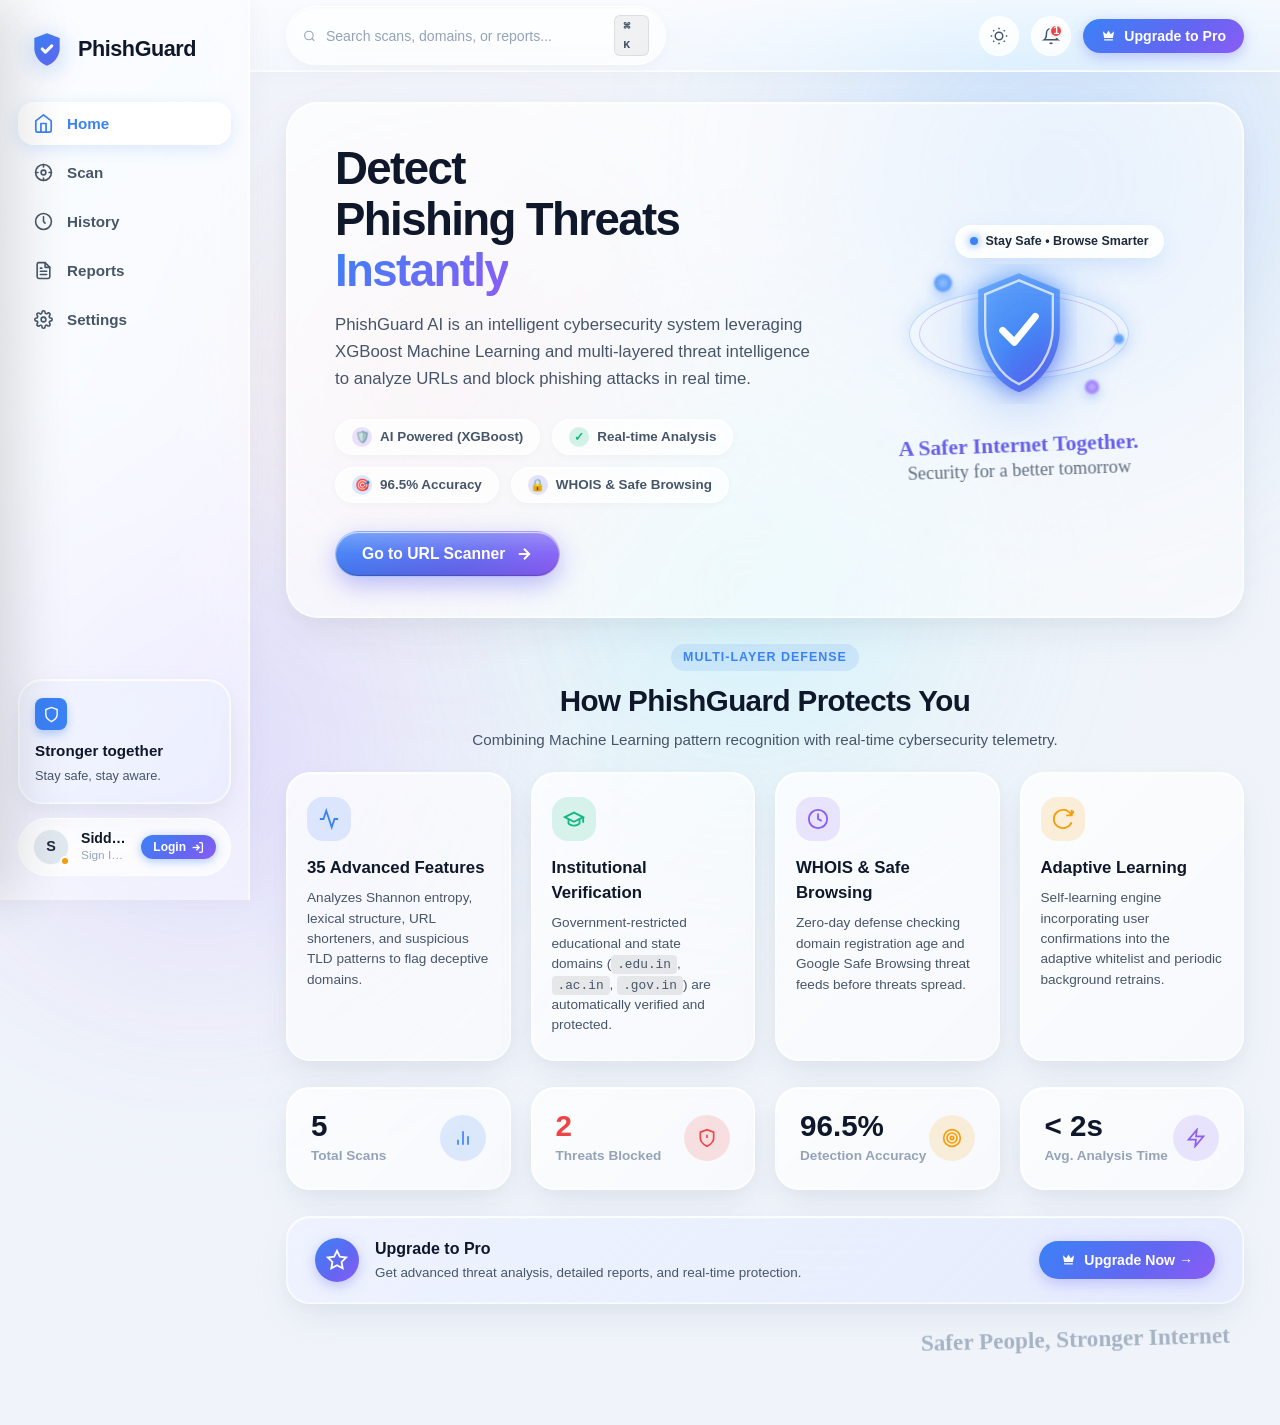
==== commit 9a724869: "Add mobile hamburger menu bar with slide-over drawer for Scan, Reports, and Home" ====
--- a/frontend/index.html
+++ b/frontend/index.html
@@ -8,9 +8,9 @@
     <link rel="preconnect" href="https://fonts.googleapis.com">
     <link rel="preconnect" href="https://fonts.gstatic.com" crossorigin>
     <link href="https://fonts.googleapis.com/css2?family=Plus+Jakarta+Sans:wght@400;500;600;700;800&family=Caveat:wght@600;700&display=swap" rel="stylesheet">
-    <link rel="stylesheet" href="style.css?v=5.0">
-    <link rel="stylesheet" href="/assets/style.css?v=5.0">
-    <script src="script.js?v=5.0" defer></script>
+    <link rel="stylesheet" href="style.css?v=5.1">
+    <link rel="stylesheet" href="/assets/style.css?v=5.1">
+    <script src="script.js?v=5.1" defer></script>
 </head>
 <body>
     <!-- Ambient Luminous Background Orbs -->
@@ -122,21 +122,142 @@
         </aside>
 
         <!-- ==============================================
+             MOBILE SLIDE-OVER NAVIGATION DRAWER
+             ============================================== -->
+        <div class="mobile-drawer-backdrop" id="mobile-drawer-backdrop"></div>
+        <aside class="mobile-drawer" id="mobile-drawer" aria-label="Mobile Navigation Drawer">
+            <div class="mobile-drawer-header">
+                <div class="drawer-brand">
+                    <div class="logo-shield">
+                        <svg viewBox="0 0 24 24" fill="none" xmlns="http://www.w3.org/2000/svg">
+                            <path d="M12 2L4 5V11.5C4 16.5 7.5 21 12 22.5C16.5 21 20 16.5 20 11.5V5L12 2Z" fill="url(#brand-shield-grad)"/>
+                            <path d="M9 12L11 14L15 10" stroke="white" stroke-width="2" stroke-linecap="round" stroke-linejoin="round"/>
+                        </svg>
+                    </div>
+                    <div class="drawer-brand-text">
+                        <span class="drawer-brand-title">PhishGuard <span class="drawer-brand-badge">AI</span></span>
+                        <span class="drawer-brand-sub">Cyber Threat Intelligence</span>
+                    </div>
+                </div>
+                <button class="drawer-close-btn" id="drawer-close-btn" aria-label="Close navigation menu">
+                    <svg width="18" height="18" viewBox="0 0 24 24" fill="none" stroke="currentColor" stroke-width="2.5" stroke-linecap="round" stroke-linejoin="round">
+                        <line x1="18" y1="6" x2="6" y2="18"/>
+                        <line x1="6" y1="6" x2="18" y2="18"/>
+                    </svg>
+                </button>
+            </div>
+
+            <!-- Quick Scan Highlight CTA Card -->
+            <div class="drawer-quick-cta-box">
+                <button class="drawer-quick-scan-btn nav-item" data-view="scan">
+                    <div class="quick-scan-icon">
+                        <svg width="20" height="20" viewBox="0 0 24 24" fill="none" stroke="currentColor" stroke-width="2.5">
+                            <circle cx="12" cy="12" r="10"/>
+                            <circle cx="12" cy="12" r="3"/>
+                            <line x1="12" y1="2" x2="12" y2="5"/>
+                            <line x1="12" y1="19" x2="12" y2="22"/>
+                            <line x1="2" y1="12" x2="5" y2="12"/>
+                            <line x1="19" y1="12" x2="22" y2="12"/>
+                        </svg>
+                    </div>
+                    <div class="quick-scan-text">
+                        <span class="cta-title">Scan URL Threat</span>
+                        <span class="cta-subtitle">AI Multi-Vector Inspection</span>
+                    </div>
+                    <span class="quick-scan-arrow">→</span>
+                </button>
+            </div>
+
+            <div class="drawer-menu-label">Navigation</div>
+
+            <nav class="drawer-nav-menu">
+                <button class="drawer-nav-item nav-item active" data-view="home">
+                    <svg class="nav-icon" viewBox="0 0 24 24" fill="none" stroke="currentColor" stroke-width="2">
+                        <path d="M3 9l9-7 9 7v11a2 2 0 0 1-2 2H5a2 2 0 0 1-2-2z"/>
+                        <polyline points="9 22 9 12 15 12 15 22"/>
+                    </svg>
+                    <span>Home</span>
+                </button>
+
+                <button class="drawer-nav-item nav-item" data-view="scan">
+                    <svg class="nav-icon" viewBox="0 0 24 24" fill="none" stroke="currentColor" stroke-width="2">
+                        <circle cx="12" cy="12" r="10"/>
+                        <circle cx="12" cy="12" r="3"/>
+                        <line x1="12" y1="2" x2="12" y2="5"/>
+                        <line x1="12" y1="19" x2="12" y2="22"/>
+                        <line x1="2" y1="12" x2="5" y2="12"/>
+                        <line x1="19" y1="12" x2="22" y2="12"/>
+                    </svg>
+                    <span>Scan</span>
+                </button>
+
+                <button class="drawer-nav-item nav-item" data-view="reports">
+                    <svg class="nav-icon" viewBox="0 0 24 24" fill="none" stroke="currentColor" stroke-width="2">
+                        <path d="M14 2H6a2 2 0 0 0-2 2v16a2 2 0 0 0 2 2h12a2 2 0 0 0 2-2V8z"/>
+                        <polyline points="14 2 14 8 20 8"/>
+                        <line x1="16" y1="13" x2="8" y2="13"/>
+                        <line x1="16" y1="17" x2="8" y2="17"/>
+                        <polyline points="10 9 9 9 8 9"/>
+                    </svg>
+                    <span>Reports</span>
+                </button>
+
+                <button class="drawer-nav-item nav-item" data-view="history">
+                    <svg class="nav-icon" viewBox="0 0 24 24" fill="none" stroke="currentColor" stroke-width="2">
+                        <circle cx="12" cy="12" r="10"/>
+                        <polyline points="12 6 12 12 14 14"/>
+                    </svg>
+                    <span>History</span>
+                </button>
+
+                <button class="drawer-nav-item nav-item" data-view="settings">
+                    <svg class="nav-icon" viewBox="0 0 24 24" fill="none" stroke="currentColor" stroke-width="2">
+                        <circle cx="12" cy="12" r="3"/>
+                        <path d="M19.4 15a1.65 1.65 0 0 0 .33 1.82l.06.06a2 2 0 0 1 0 2.83 2 2 0 0 1-2.83 0l-.06-.06a1.65 1.65 0 0 0-1.82-.33 1.65 1.65 0 0 0-1 1.51V21a2 2 0 0 1-2 2 2 2 0 0 1-2-2v-.09A1.65 1.65 0 0 0 9 19.4a1.65 1.65 0 0 0-1.82.33l-.06.06a2 2 0 0 1-2.83 0 2 2 0 0 1 0-2.83l.06-.06a1.65 1.65 0 0 0 .33-1.82 1.65 1.65 0 0 0-1.51-1H3a2 2 0 0 1-2-2 2 2 0 0 1 2-2h.09A1.65 1.65 0 0 0 4.6 9a1.65 1.65 0 0 0-.33-1.82l-.06-.06a2 2 0 0 1 0-2.83 2 2 0 0 1 2.83 0l.06.06a1.65 1.65 0 0 0 1.82.33H9a1.65 1.65 0 0 0 1-1.51V3a2 2 0 0 1 2-2 2 2 0 0 1 2 2v.09a1.65 1.65 0 0 0 1 1.51 1.65 1.65 0 0 0 1.82-.33l.06-.06a2 2 0 0 1 2.83 0 2 2 0 0 1 0 2.83l-.06.06a1.65 1.65 0 0 0-.33 1.82V9a1.65 1.65 0 0 0 1.51 1H21a2 2 0 0 1 2 2 2 2 0 0 1-2 2h-.09a1.65 1.65 0 0 0-1.51 1z"/>
+                    </svg>
+                    <span>Settings</span>
+                </button>
+            </nav>
+
+            <div class="drawer-footer-section">
+                <div class="drawer-account-card" id="drawer-account-pill" role="button" tabindex="0">
+                    <div class="user-avatar" id="drawer-avatar">S</div>
+                    <div class="drawer-account-meta">
+                        <span class="drawer-account-name" id="drawer-user-name">Siddharth</span>
+                        <span class="drawer-account-status" id="drawer-user-status">Click to Sign In</span>
+                    </div>
+                    <span class="drawer-auth-badge" id="drawer-auth-badge">Login →</span>
+                </div>
+            </div>
+        </aside>
+
+        <!-- ==============================================
              MAIN CONTENT WRAPPER
              ============================================== -->
         <main class="main-wrapper">
             <!-- Top App Header -->
             <header class="app-header">
-                <!-- Mobile Brand Logo (Visible on mobile screens) -->
-                <a href="#home" class="mobile-brand-logo" data-view="home">
-                    <div class="logo-shield">
-                        <svg viewBox="0 0 24 24" fill="none" xmlns="http://www.w3.org/2000/svg">
-                            <path d="M12 2L4 5V11.5C4 16.5 7.5 21 12 22.5C16.5 21 20 16.5 20 11.5V5L12 2Z" fill="url(#brand-shield-grad)"/>
-                            <path d="M9 12L11 14L15 10" stroke="white" stroke-width="2" stroke-linecap="round" stroke-linejoin="round"/>
-                        </svg>
-                    </div>
-                    <span class="mobile-brand-text">PhishGuard</span>
-                </a>
+                <!-- Mobile Left Group: Three-Lines Hamburger Menu Button + Logo -->
+                <div class="mobile-header-left">
+                    <button class="mobile-menu-btn" id="mobile-menu-btn" aria-label="Open Navigation Menu" title="Menu">
+                        <svg width="22" height="22" viewBox="0 0 24 24" fill="none" stroke="currentColor" stroke-width="2.2" stroke-linecap="round" stroke-linejoin="round">
+                            <line x1="3" y1="6" x2="21" y2="6"/>
+                            <line x1="3" y1="12" x2="21" y2="12"/>
+                            <line x1="3" y1="18" x2="21" y2="18"/>
+                        </svg>
+                    </button>
+
+                    <a href="#home" class="mobile-brand-logo" data-view="home">
+                        <div class="logo-shield">
+                            <svg viewBox="0 0 24 24" fill="none" xmlns="http://www.w3.org/2000/svg">
+                                <path d="M12 2L4 5V11.5C4 16.5 7.5 21 12 22.5C16.5 21 20 16.5 20 11.5V5L12 2Z" fill="url(#brand-shield-grad)"/>
+                                <path d="M9 12L11 14L15 10" stroke="white" stroke-width="2" stroke-linecap="round" stroke-linejoin="round"/>
+                            </svg>
+                        </div>
+                        <span class="mobile-brand-text">PhishGuard</span>
+                        <span class="mobile-brand-badge">AI</span>
+                    </a>
+                </div>
 
                 <div class="search-box">
                     <svg class="search-icon" width="16" height="16" viewBox="0 0 24 24" fill="none" stroke="currentColor" stroke-width="2">
--- a/frontend/style.css
+++ b/frontend/style.css
@@ -669,6 +669,14 @@
     box-shadow: 0 6px 20px rgba(99, 102, 241, 0.45);
 }
 
+.mobile-header-left {
+    display: none;
+}
+
+.mobile-menu-btn {
+    display: none;
+}
+
 .mobile-brand-logo {
     display: none;
 }
@@ -682,6 +690,311 @@
     align-items: center;
     flex: 1;
     min-width: 0;
+}
+
+/* ==========================================================================
+   MOBILE NAVIGATION DRAWER (Slide-Over Panel)
+   ========================================================================== */
+
+.mobile-drawer-backdrop {
+    position: fixed;
+    inset: 0;
+    background: rgba(0, 0, 0, 0.65);
+    backdrop-filter: blur(12px);
+    -webkit-backdrop-filter: blur(12px);
+    z-index: 998;
+    opacity: 0;
+    pointer-events: none;
+    transition: opacity 0.3s cubic-bezier(0.16, 1, 0.3, 1);
+}
+
+.mobile-drawer-backdrop.open {
+    opacity: 1;
+    pointer-events: auto;
+}
+
+.mobile-drawer {
+    position: fixed;
+    top: 0;
+    left: 0;
+    bottom: 0;
+    width: min(320px, 86vw);
+    background: rgba(11, 15, 25, 0.95);
+    backdrop-filter: blur(36px) saturate(210%);
+    -webkit-backdrop-filter: blur(36px) saturate(210%);
+    border-right: 1px solid rgba(255, 255, 255, 0.12);
+    box-shadow: 24px 0 60px rgba(0, 0, 0, 0.75);
+    z-index: 999;
+    transform: translateX(-100%);
+    transition: transform 0.36s cubic-bezier(0.16, 1, 0.3, 1);
+    display: flex;
+    flex-direction: column;
+    overflow-y: auto;
+    -webkit-overflow-scrolling: touch;
+    padding: 22px 18px;
+}
+
+[data-theme="light"] .mobile-drawer {
+    background: rgba(255, 255, 255, 0.97);
+    border-right: 1px solid rgba(0, 0, 0, 0.08);
+    box-shadow: 20px 0 50px rgba(0, 0, 0, 0.12);
+}
+
+.mobile-drawer.open {
+    transform: translateX(0);
+}
+
+.mobile-drawer-header {
+    display: flex;
+    justify-content: space-between;
+    align-items: center;
+    margin-bottom: 22px;
+    padding-bottom: 14px;
+    border-bottom: 1px solid var(--card-border-subtle);
+}
+
+.drawer-brand {
+    display: flex;
+    align-items: center;
+    gap: 10px;
+}
+
+.drawer-brand .logo-shield {
+    width: 34px;
+    height: 34px;
+}
+
+.drawer-brand-text {
+    display: flex;
+    flex-direction: column;
+}
+
+.drawer-brand-title {
+    font-size: 1.15rem;
+    font-weight: 800;
+    color: var(--text-primary);
+    letter-spacing: -0.02em;
+    line-height: 1.2;
+}
+
+.drawer-brand-badge {
+    background: var(--brand-gradient);
+    color: #FFFFFF;
+    font-size: 0.65rem;
+    font-weight: 800;
+    padding: 2px 6px;
+    border-radius: 5px;
+    margin-left: 4px;
+}
+
+.drawer-brand-sub {
+    font-size: 0.72rem;
+    color: var(--text-muted);
+}
+
+.drawer-close-btn {
+    width: 34px;
+    height: 34px;
+    border-radius: 50%;
+    background: rgba(255, 255, 255, 0.08);
+    border: 1px solid rgba(255, 255, 255, 0.12);
+    color: var(--text-secondary);
+    display: flex;
+    align-items: center;
+    justify-content: center;
+    cursor: pointer;
+    transition: var(--transition-fast);
+}
+
+[data-theme="light"] .drawer-close-btn {
+    background: rgba(0, 0, 0, 0.06);
+    border-color: rgba(0, 0, 0, 0.1);
+}
+
+.drawer-close-btn:hover {
+    color: var(--text-primary);
+    transform: scale(1.08);
+}
+
+/* Quick Scan CTA in Drawer */
+.drawer-quick-cta-box {
+    margin-bottom: 20px;
+}
+
+.drawer-quick-scan-btn {
+    width: 100%;
+    display: flex;
+    align-items: center;
+    gap: 12px;
+    padding: 12px 14px;
+    border-radius: 16px;
+    background: linear-gradient(135deg, rgba(59, 130, 246, 0.18) 0%, rgba(99, 102, 241, 0.18) 100%);
+    border: 1px solid rgba(59, 130, 246, 0.4);
+    color: var(--text-primary);
+    cursor: pointer;
+    text-align: left;
+    transition: var(--transition);
+    box-shadow: 0 4px 16px rgba(59, 130, 246, 0.15);
+}
+
+.drawer-quick-scan-btn:hover {
+    background: linear-gradient(135deg, rgba(59, 130, 246, 0.26) 0%, rgba(99, 102, 241, 0.26) 100%);
+    transform: translateY(-1px);
+    box-shadow: 0 6px 20px rgba(59, 130, 246, 0.25);
+}
+
+.quick-scan-icon {
+    width: 38px;
+    height: 38px;
+    border-radius: 10px;
+    background: var(--brand-gradient);
+    color: white;
+    display: flex;
+    align-items: center;
+    justify-content: center;
+    flex-shrink: 0;
+    box-shadow: 0 4px 12px rgba(59, 130, 246, 0.4);
+}
+
+.quick-scan-text {
+    flex: 1;
+    min-width: 0;
+    display: flex;
+    flex-direction: column;
+}
+
+.cta-title {
+    font-size: 0.94rem;
+    font-weight: 800;
+    color: var(--text-primary);
+    line-height: 1.2;
+}
+
+.cta-subtitle {
+    font-size: 0.72rem;
+    color: var(--text-muted);
+}
+
+.quick-scan-arrow {
+    font-size: 1.2rem;
+    color: var(--brand-primary);
+    font-weight: 800;
+}
+
+.drawer-menu-label {
+    font-size: 0.72rem;
+    font-weight: 700;
+    text-transform: uppercase;
+    letter-spacing: 0.06em;
+    color: var(--text-muted);
+    margin-bottom: 8px;
+    padding: 0 4px;
+}
+
+.drawer-nav-menu {
+    display: flex;
+    flex-direction: column;
+    gap: 6px;
+    margin-bottom: auto;
+}
+
+.drawer-nav-item {
+    display: flex;
+    align-items: center;
+    gap: 14px;
+    width: 100%;
+    padding: 12px 14px;
+    border-radius: 12px;
+    background: transparent;
+    border: none;
+    color: var(--text-secondary);
+    font-size: 0.94rem;
+    font-weight: 600;
+    cursor: pointer;
+    text-align: left;
+    transition: var(--transition-fast);
+}
+
+.drawer-nav-item .nav-icon {
+    width: 20px;
+    height: 20px;
+    flex-shrink: 0;
+    transition: transform 0.2s ease;
+}
+
+.drawer-nav-item:hover {
+    background: rgba(255, 255, 255, 0.06);
+    color: var(--text-primary);
+    transform: translateX(3px);
+}
+
+[data-theme="light"] .drawer-nav-item:hover {
+    background: rgba(0, 0, 0, 0.05);
+}
+
+.drawer-nav-item.active {
+    background: rgba(59, 130, 246, 0.15);
+    color: var(--brand-primary);
+    font-weight: 700;
+    box-shadow: inset 0 0 0 1px rgba(59, 130, 246, 0.35);
+}
+
+.drawer-footer-section {
+    margin-top: 24px;
+    padding-top: 14px;
+    border-top: 1px solid var(--card-border-subtle);
+}
+
+.drawer-account-card {
+    display: flex;
+    align-items: center;
+    gap: 12px;
+    padding: 11px 13px;
+    border-radius: 14px;
+    background: rgba(255, 255, 255, 0.05);
+    border: 1px solid var(--card-border-subtle);
+    cursor: pointer;
+    transition: var(--transition);
+}
+
+[data-theme="light"] .drawer-account-card {
+    background: rgba(0, 0, 0, 0.03);
+}
+
+.drawer-account-card:hover {
+    background: rgba(59, 130, 246, 0.1);
+    border-color: rgba(59, 130, 246, 0.4);
+}
+
+.drawer-account-meta {
+    flex: 1;
+    min-width: 0;
+    display: flex;
+    flex-direction: column;
+}
+
+.drawer-account-name {
+    font-size: 0.88rem;
+    font-weight: 700;
+    color: var(--text-primary);
+    overflow: hidden;
+    text-overflow: ellipsis;
+    white-space: nowrap;
+}
+
+.drawer-account-status {
+    font-size: 0.72rem;
+    color: var(--text-muted);
+    overflow: hidden;
+    text-overflow: ellipsis;
+    white-space: nowrap;
+}
+
+.drawer-auth-badge {
+    font-size: 0.76rem;
+    font-weight: 700;
+    color: var(--brand-primary);
+    flex-shrink: 0;
 }
 
 /* ==========================================================================
@@ -2555,100 +2868,72 @@
 
 /* Native Mobile Devices & Touch Phones */
 @media (max-width: 768px) {
+    /* 1. HIDE DESKTOP SIDEBAR COMPLETELY - ZERO WASTED SPACE */
+    .sidebar {
+        display: none !important;
+    }
+
+    /* 2. APP LAYOUT IS PURE VERTICAL */
     .app-layout {
-        flex-direction: column;
+        display: block;
         min-height: 100vh;
     }
 
-    /* Fixed Glassmorphic Bottom Navigation Bar */
-    .sidebar {
-        position: fixed !important;
-        bottom: 0 !important;
-        left: 0 !important;
-        right: 0 !important;
-        top: auto !important;
-        width: 100% !important;
-        height: 62px !important;
-        padding: 4px 10px calc(4px + env(safe-area-inset-bottom, 0px)) 10px !important;
-        flex-direction: row !important;
-        justify-content: space-around !important;
-        align-items: center !important;
-        background: rgba(11, 15, 25, 0.94) !important;
-        backdrop-filter: blur(28px) saturate(200%) !important;
-        -webkit-backdrop-filter: blur(28px) saturate(200%) !important;
-        border-top: 1px solid rgba(255, 255, 255, 0.12) !important;
-        border-right: none !important;
-        box-shadow: 0 -8px 30px rgba(0, 0, 0, 0.55) !important;
-        z-index: 999 !important;
-    }
-
-    [data-theme="light"] .sidebar {
-        background: rgba(255, 255, 255, 0.95) !important;
-        border-top: 1px solid rgba(0, 0, 0, 0.08) !important;
-        box-shadow: 0 -8px 24px rgba(0, 0, 0, 0.08) !important;
-    }
-
-    .sidebar-top {
+    .main-wrapper {
+        min-height: 100vh;
         width: 100%;
-        display: flex;
-        align-items: center;
-        justify-content: space-around;
-    }
-
-    .brand-logo, 
-    .sidebar-bottom, 
-    .sidebar-info-card {
-        display: none !important;
-    }
-
-    .nav-menu {
-        flex-direction: row;
-        justify-content: space-around;
-        width: 100%;
-        gap: 4px;
-    }
-
-    .nav-item {
-        flex-direction: column;
-        gap: 3px;
-        padding: 6px 8px;
-        font-size: 0.68rem;
-        font-weight: 600;
-        justify-content: center;
-        align-items: center;
-        text-align: center;
-        border-radius: 12px;
-        color: var(--text-muted);
-        flex: 1;
-        max-width: 68px;
-    }
-
-    .nav-item .nav-icon {
-        width: 19px;
-        height: 19px;
-    }
-
-    .nav-item span {
-        display: block !important;
-        font-size: 0.68rem;
-        line-height: 1;
-        white-space: nowrap;
-    }
-
-    .nav-item.active {
-        color: var(--brand-primary);
-        background: rgba(59, 130, 246, 0.14);
-        box-shadow: none;
-    }
-
-    /* Top App Header for Mobile */
+    }
+
+    /* 3. ULTRA-CLEAN MOBILE APP HEADER */
     .app-header {
         height: 58px;
         padding: 0 14px;
         display: flex;
         align-items: center;
         justify-content: space-between;
-        gap: 8px;
+        position: sticky;
+        top: 0;
+        z-index: 50;
+        background: rgba(11, 15, 25, 0.92);
+        backdrop-filter: blur(24px) saturate(200%);
+        -webkit-backdrop-filter: blur(24px) saturate(200%);
+        border-bottom: 1px solid rgba(255, 255, 255, 0.1);
+    }
+
+    [data-theme="light"] .app-header {
+        background: rgba(255, 255, 255, 0.94);
+        border-bottom: 1px solid rgba(0, 0, 0, 0.08);
+    }
+
+    /* 4. SHOW THREE-LINES HAMBURGER + DISTINCT LOGO */
+    .mobile-header-left {
+        display: flex !important;
+        align-items: center;
+        gap: 12px;
+    }
+
+    .mobile-menu-btn {
+        display: flex !important;
+        align-items: center;
+        justify-content: center;
+        width: 38px;
+        height: 38px;
+        border-radius: 10px;
+        background: rgba(255, 255, 255, 0.08);
+        border: 1px solid rgba(255, 255, 255, 0.12);
+        color: var(--text-primary);
+        cursor: pointer;
+        transition: var(--transition-fast);
+        flex-shrink: 0;
+    }
+
+    [data-theme="light"] .mobile-menu-btn {
+        background: rgba(0, 0, 0, 0.05);
+        border-color: rgba(0, 0, 0, 0.1);
+    }
+
+    .mobile-menu-btn:active {
+        transform: scale(0.92);
     }
 
     .mobile-brand-logo {
@@ -2656,22 +2941,36 @@
         align-items: center;
         gap: 8px;
         text-decoration: none;
+    }
+
+    .mobile-brand-logo .logo-shield {
+        width: 30px;
+        height: 30px;
+    }
+
+    .mobile-brand-text {
+        font-size: 1.15rem;
+        font-weight: 800;
+        letter-spacing: -0.02em;
         color: var(--text-primary);
+    }
+
+    .mobile-brand-badge {
+        background: var(--brand-gradient);
+        color: #FFFFFF;
+        font-size: 0.65rem;
         font-weight: 800;
-        font-size: 1.05rem;
-        letter-spacing: -0.02em;
-        flex-shrink: 0;
-    }
-
-    .mobile-brand-logo .logo-shield {
-        width: 28px;
-        height: 28px;
-    }
-
+        padding: 2px 6px;
+        border-radius: 5px;
+        letter-spacing: 0.04em;
+    }
+
+    /* 5. HIDE DESKTOP SEARCH BOX ON MOBILE (SAVES SPACE) */
     .search-box {
         display: none !important;
     }
 
+    /* 6. HEADER RIGHT ACTIONS */
     .header-actions {
         display: flex;
         align-items: center;
@@ -2679,40 +2978,39 @@
         margin-left: auto;
     }
 
-    .theme-toggle-btn, .icon-action-btn {
+    .upgrade-btn-header {
+        display: none !important;
+    }
+
+    .theme-toggle-btn {
         width: 36px;
         height: 36px;
     }
 
-    .upgrade-btn-header {
-        padding: 8px 11px;
-        gap: 0;
-    }
-
-    .upgrade-btn-header .upgrade-btn-text {
-        display: none;
+    .icon-action-btn {
+        display: none !important;
     }
 
     .mobile-auth-btn {
         display: inline-flex !important;
-        width: 34px;
-        height: 34px;
+        width: 36px;
+        height: 36px;
         border-radius: 50%;
         background: var(--brand-gradient);
         color: #FFFFFF;
         font-weight: 800;
-        font-size: 0.82rem;
+        font-size: 0.85rem;
         align-items: center;
         justify-content: center;
-        border: 1px solid rgba(255, 255, 255, 0.3);
+        border: 1.5px solid rgba(255, 255, 255, 0.35);
         cursor: pointer;
         box-shadow: 0 2px 8px rgba(59, 130, 246, 0.4);
         flex-shrink: 0;
     }
 
-    /* Content Area */
+    /* 7. CONTENT AREA - FULL SCREEN, ZERO WASTED SPACE */
     .content-scrollable {
-        padding: 16px 14px 84px 14px;
+        padding: 16px 14px 60px 14px;
         gap: 20px;
         overflow-x: hidden;
     }
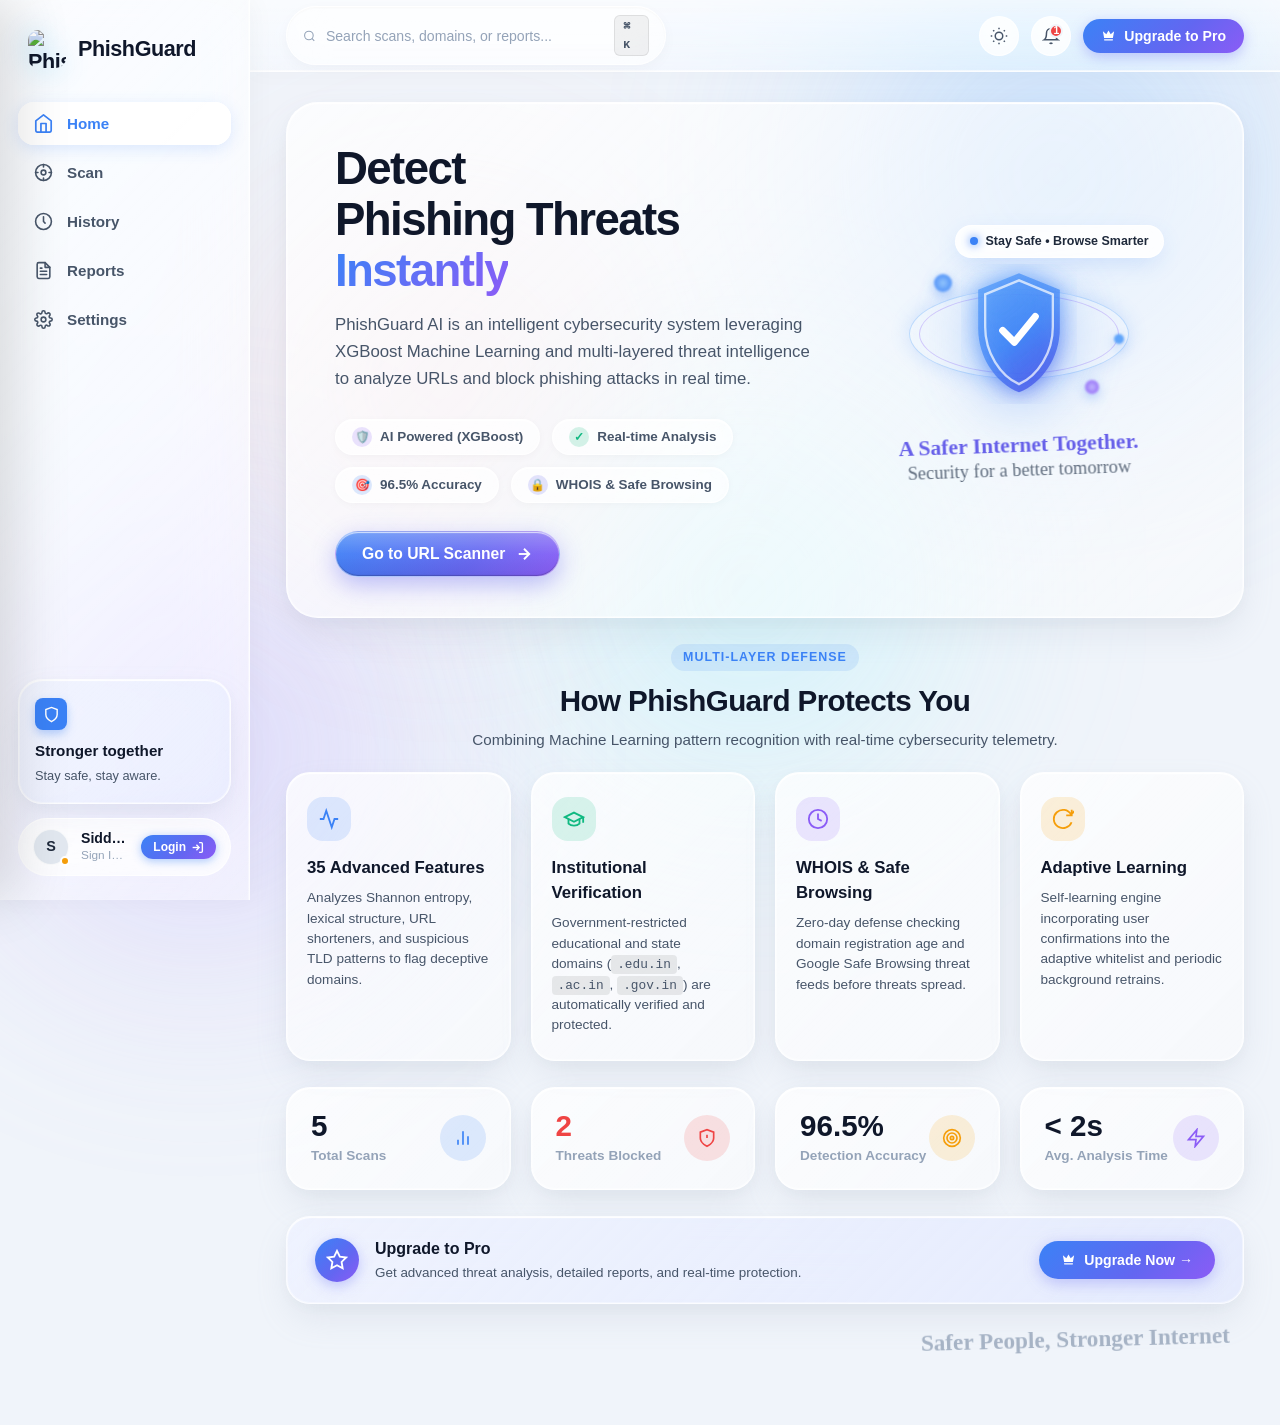
==== commit 35b71907: "Integrate glowing crystal shield logo, favicons, and extension icons across all platform views" ====
--- a/frontend/index.html
+++ b/frontend/index.html
@@ -8,9 +8,10 @@
     <link rel="preconnect" href="https://fonts.googleapis.com">
     <link rel="preconnect" href="https://fonts.gstatic.com" crossorigin>
     <link href="https://fonts.googleapis.com/css2?family=Plus+Jakarta+Sans:wght@400;500;600;700;800&family=Caveat:wght@600;700&display=swap" rel="stylesheet">
-    <link rel="stylesheet" href="style.css?v=5.1">
-    <link rel="stylesheet" href="/assets/style.css?v=5.1">
-    <script src="script.js?v=5.1" defer></script>
+    <link rel="stylesheet" href="style.css?v=5.2">
+    <link rel="stylesheet" href="/assets/style.css?v=5.2">
+    <link rel="icon" type="image/png" href="/assets/favicon.png">
+    <script src="script.js?v=5.2" defer></script>
 </head>
 <body>
     <!-- Ambient Luminous Background Orbs -->
@@ -27,16 +28,7 @@
             <div class="sidebar-top">
                 <a href="#home" class="brand-logo">
                     <div class="logo-shield">
-                        <svg viewBox="0 0 24 24" fill="none" xmlns="http://www.w3.org/2000/svg">
-                            <path d="M12 2L4 5V11.5C4 16.5 7.5 21 12 22.5C16.5 21 20 16.5 20 11.5V5L12 2Z" fill="url(#brand-shield-grad)"/>
-                            <path d="M9 12L11 14L15 10" stroke="white" stroke-width="2" stroke-linecap="round" stroke-linejoin="round"/>
-                            <defs>
-                                <linearGradient id="brand-shield-grad" x1="4" y1="2" x2="20" y2="22.5" gradientUnits="userSpaceOnUse">
-                                    <stop stop-color="#3B82F6"/>
-                                    <stop offset="1" stop-color="#6366F1"/>
-                                </linearGradient>
-                            </defs>
-                        </svg>
+                        <img src="/assets/logo_trans.png" alt="PhishGuard AI Logo" class="brand-logo-img">
                     </div>
                     <span class="brand-name">PhishGuard</span>
                 </a>
@@ -129,10 +121,7 @@
             <div class="mobile-drawer-header">
                 <div class="drawer-brand">
                     <div class="logo-shield">
-                        <svg viewBox="0 0 24 24" fill="none" xmlns="http://www.w3.org/2000/svg">
-                            <path d="M12 2L4 5V11.5C4 16.5 7.5 21 12 22.5C16.5 21 20 16.5 20 11.5V5L12 2Z" fill="url(#brand-shield-grad)"/>
-                            <path d="M9 12L11 14L15 10" stroke="white" stroke-width="2" stroke-linecap="round" stroke-linejoin="round"/>
-                        </svg>
+                        <img src="/assets/logo_trans.png" alt="PhishGuard AI Logo" class="brand-logo-img">
                     </div>
                     <div class="drawer-brand-text">
                         <span class="drawer-brand-title">PhishGuard <span class="drawer-brand-badge">AI</span></span>
@@ -249,10 +238,7 @@
 
                     <a href="#home" class="mobile-brand-logo" data-view="home">
                         <div class="logo-shield">
-                            <svg viewBox="0 0 24 24" fill="none" xmlns="http://www.w3.org/2000/svg">
-                                <path d="M12 2L4 5V11.5C4 16.5 7.5 21 12 22.5C16.5 21 20 16.5 20 11.5V5L12 2Z" fill="url(#brand-shield-grad)"/>
-                                <path d="M9 12L11 14L15 10" stroke="white" stroke-width="2" stroke-linecap="round" stroke-linejoin="round"/>
-                            </svg>
+                            <img src="/assets/logo_trans.png" alt="PhishGuard AI Logo" class="brand-logo-img">
                         </div>
                         <span class="mobile-brand-text">PhishGuard</span>
                         <span class="mobile-brand-badge">AI</span>
--- a/frontend/style.css
+++ b/frontend/style.css
@@ -224,7 +224,18 @@
     display: flex;
     align-items: center;
     justify-content: center;
-    filter: drop-shadow(0 4px 12px rgba(59, 130, 246, 0.35));
+    filter: drop-shadow(0 4px 14px rgba(56, 189, 248, 0.45));
+    border-radius: 10px;
+    overflow: hidden;
+    flex-shrink: 0;
+}
+
+.logo-shield img, 
+.brand-logo-img {
+    width: 100%;
+    height: 100%;
+    object-fit: contain;
+    display: block;
 }
 
 .logo-shield svg {
